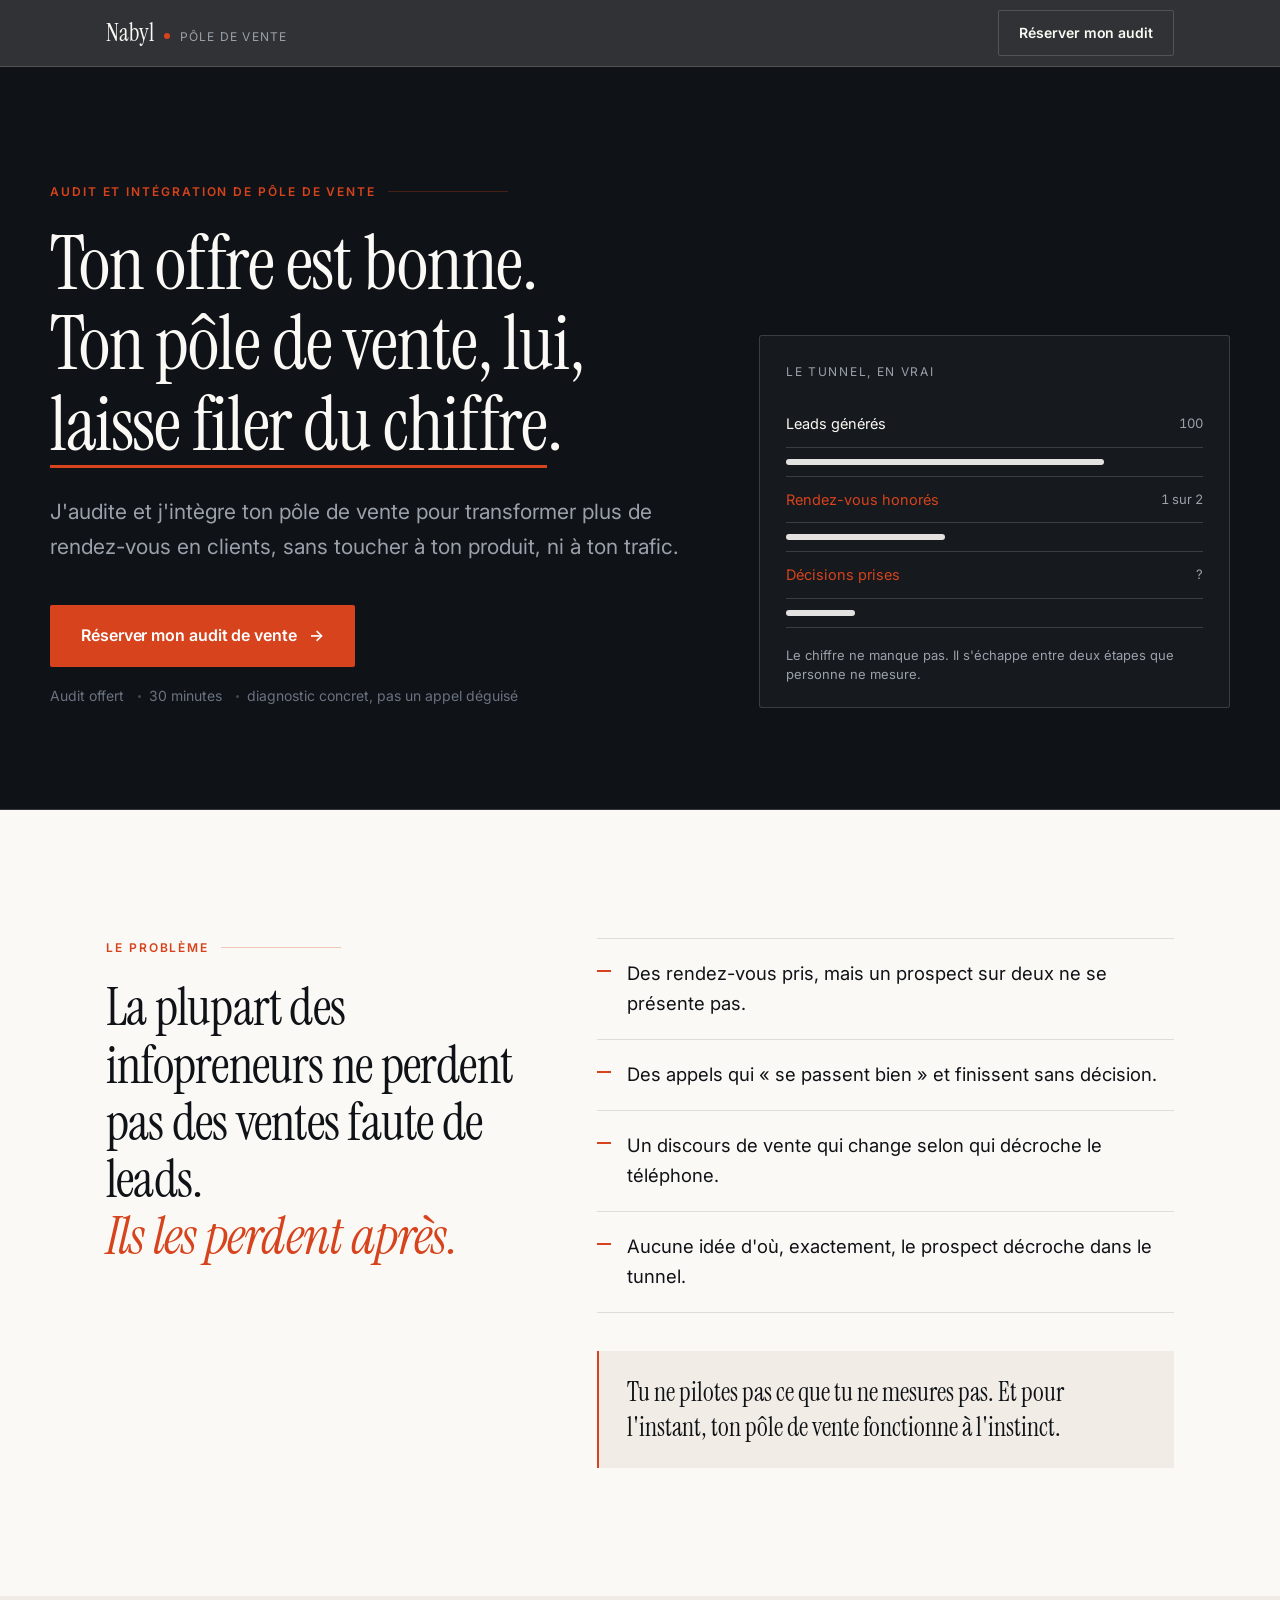
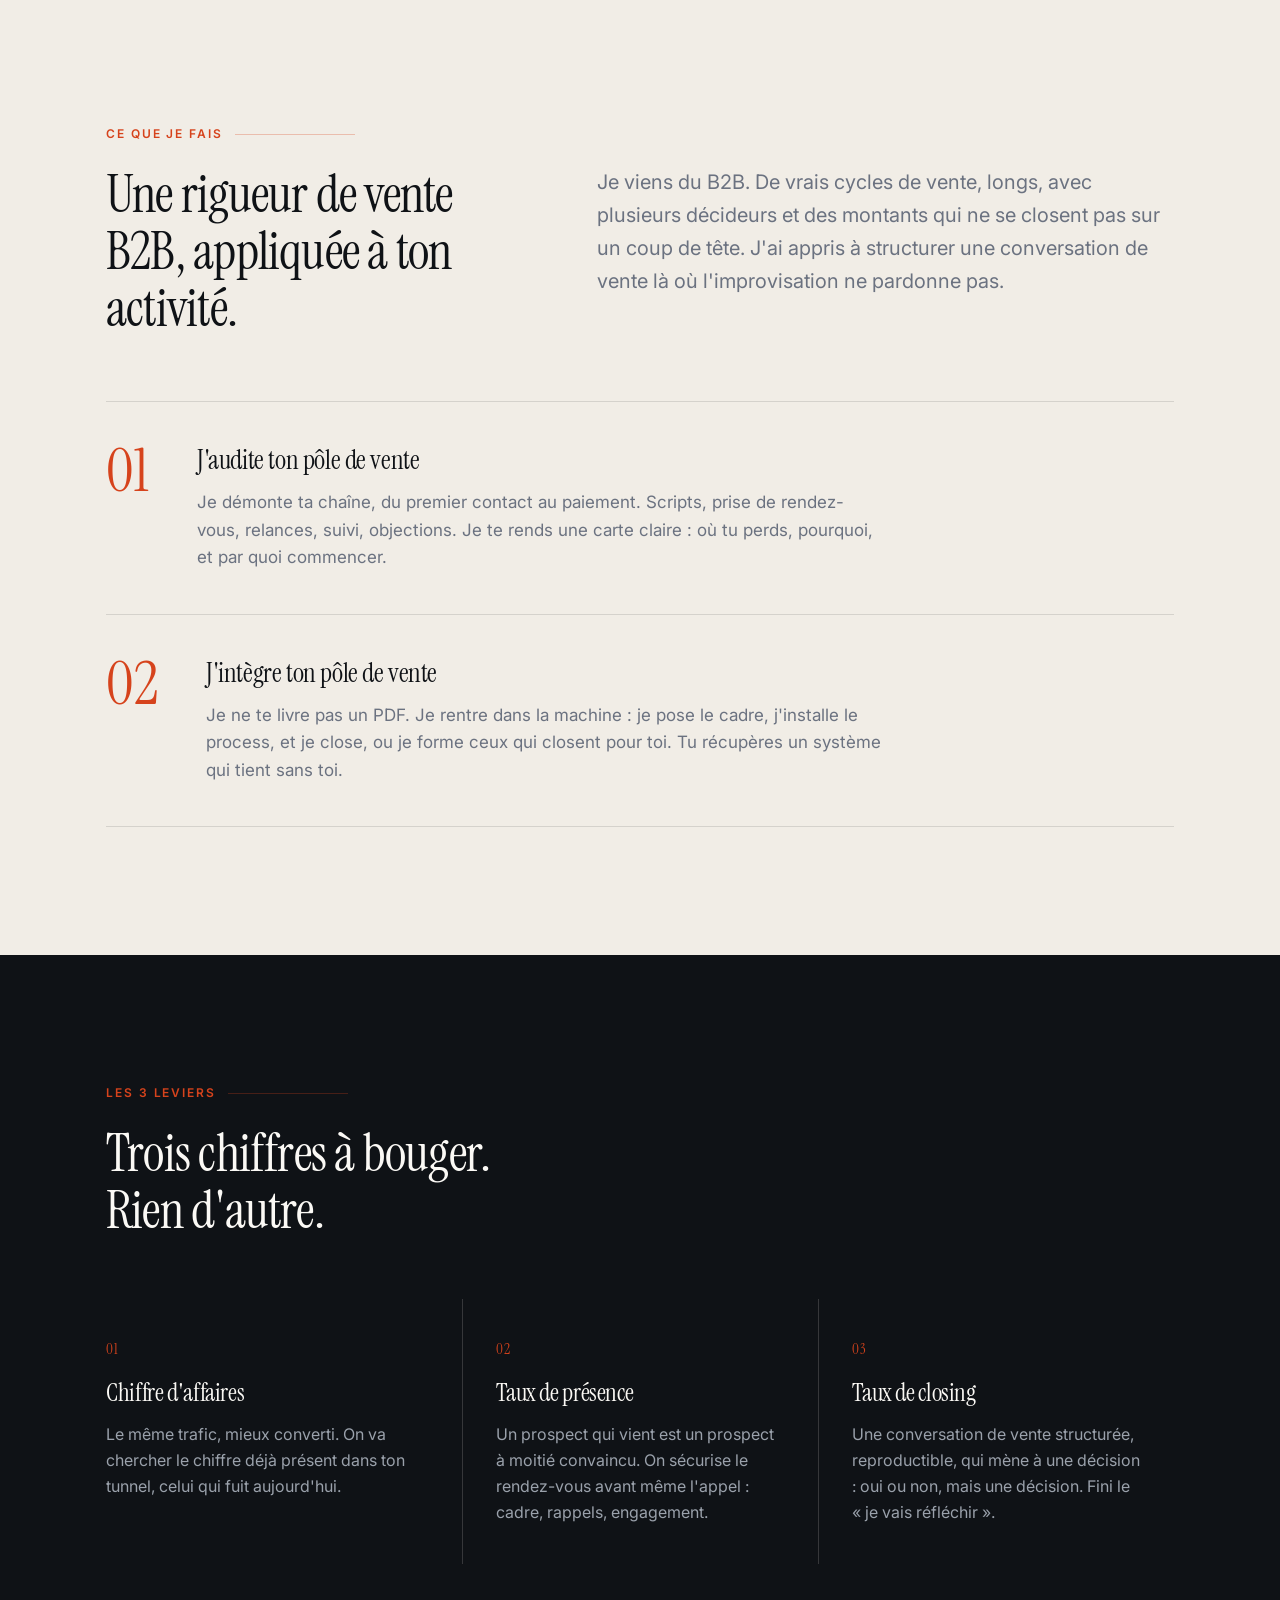
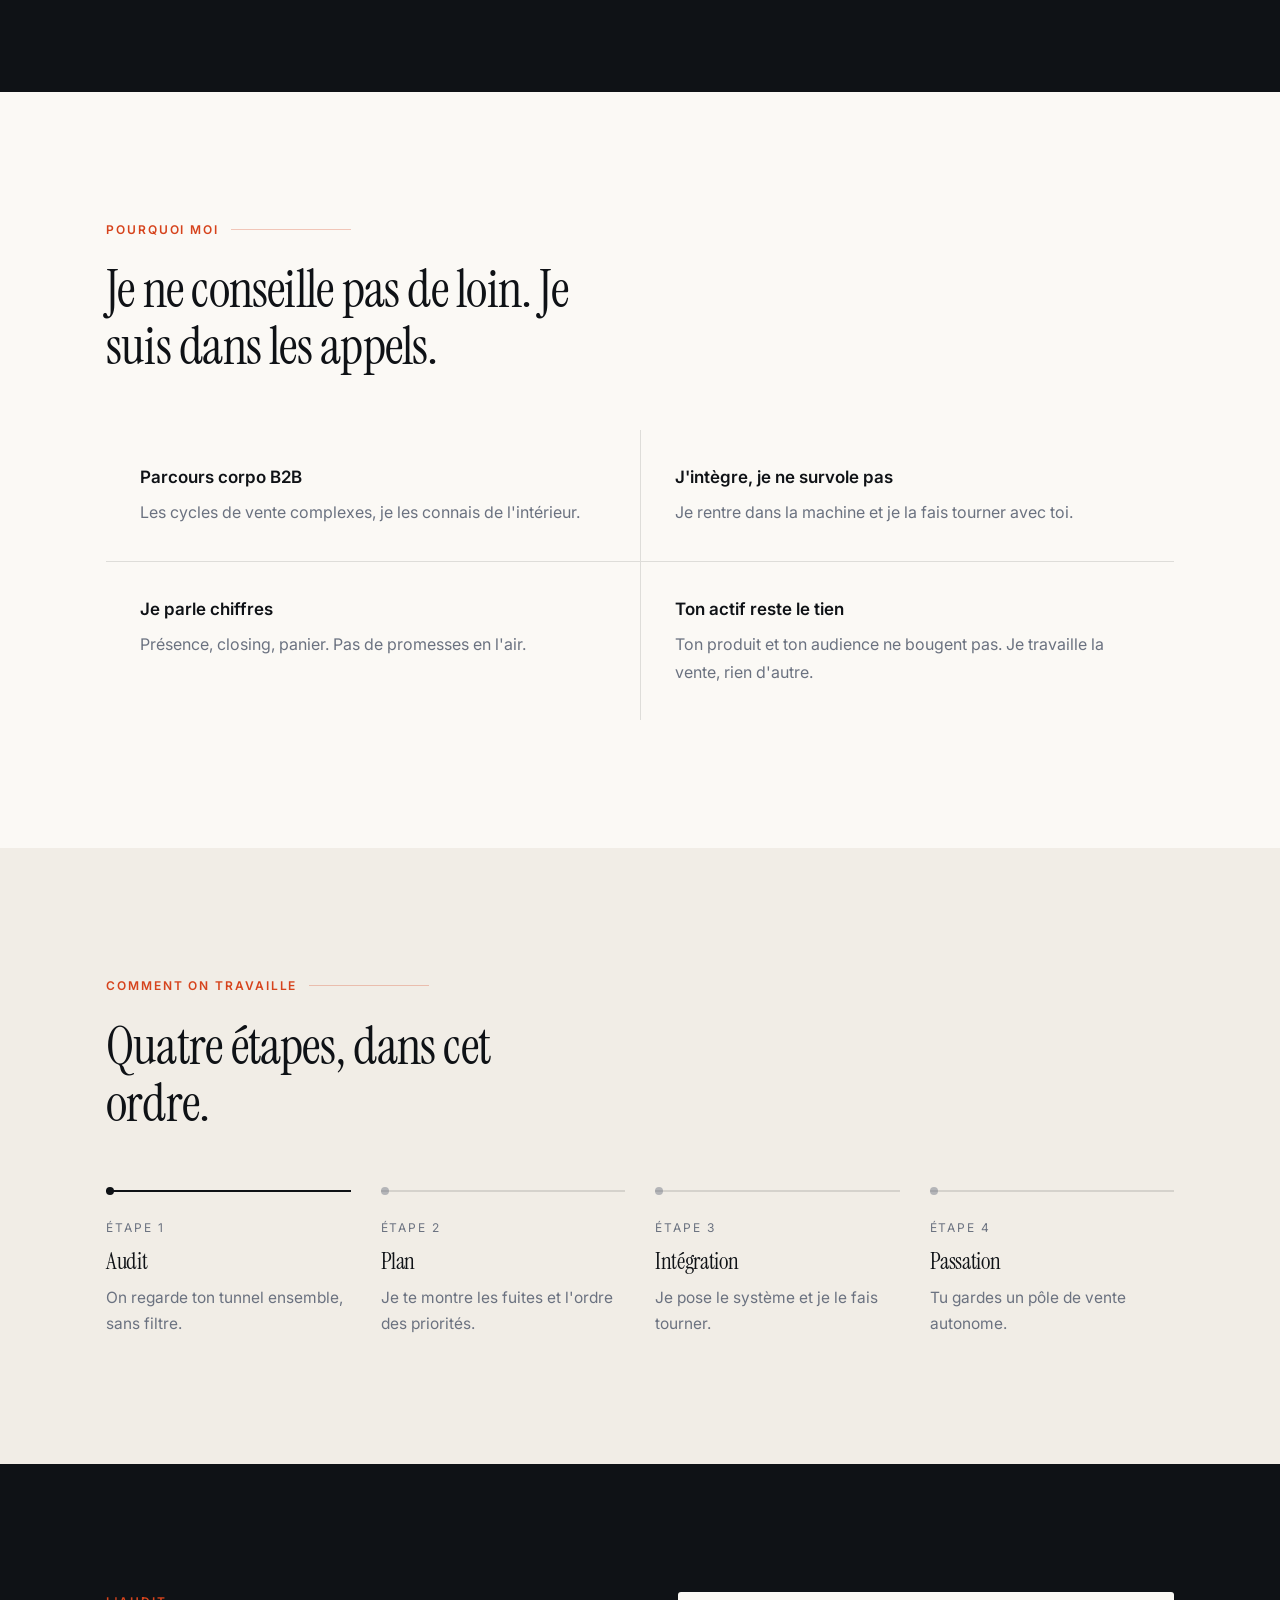
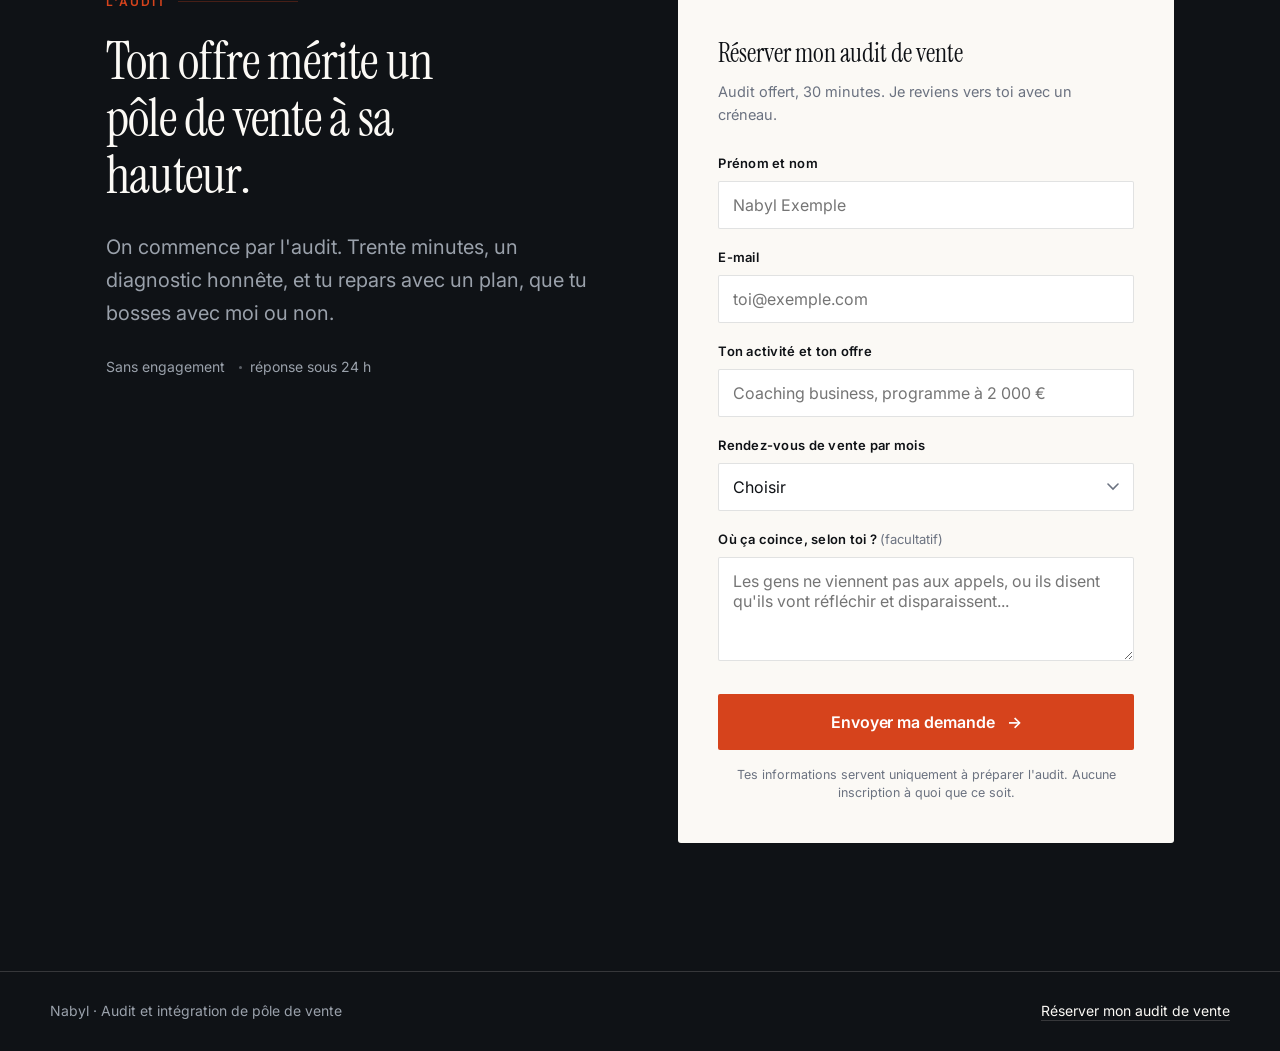
==== index.html @ b4cc6d9c "feat: page de vente Nabyl (audit et integration de pole de vente)" ====
<!DOCTYPE html>
<html lang="fr">
<head>
<meta charset="utf-8">
<meta name="viewport" content="width=device-width, initial-scale=1">
<title>Nabyl · Audit et intégration de pôle de vente</title>
<meta name="description" content="J'audite et j'intègre ton pôle de vente pour transformer plus de rendez-vous en clients, sans toucher à ton produit ni à ton trafic. Audit offert, 30 minutes.">
<meta name="theme-color" content="#0F1216">
<link rel="canonical" href="https://mouad-sellak.github.io/nabyl-pole-vente/">

<meta property="og:type" content="website">
<meta property="og:locale" content="fr_FR">
<meta property="og:title" content="Nabyl · Audit et intégration de pôle de vente">
<meta property="og:description" content="Ton offre est bonne. Ton pôle de vente, lui, laisse filer du chiffre.">
<meta name="twitter:card" content="summary_large_image">

<link rel="icon" href="data:image/svg+xml,<svg xmlns='http://www.w3.org/2000/svg' viewBox='0 0 32 32'><rect width='32' height='32' rx='7' fill='%230F1216'/><path d='M9 23V9h2.6l8.8 9.9V9H23v14h-2.6L11.6 13v10H9z' fill='%23FBF9F5'/><circle cx='25' cy='24' r='3' fill='%23D6431C'/></svg>">

<link rel="preconnect" href="https://fonts.googleapis.com">
<link rel="preconnect" href="https://fonts.gstatic.com" crossorigin>
<link href="https://fonts.googleapis.com/css2?family=Instrument+Serif:ital@0;1&family=Inter:wght@400;500;600&display=swap" rel="stylesheet">

<style>
/* ============================================================
   Identité : encre profonde + papier chaud + un seul accent signal.
   Display en serif éditorial (crédibilité conseil), texte en Inter.
   ============================================================ */
:root{
  --ink:#0F1216;
  --ink-soft:#1A1F26;
  --paper:#FBF9F5;
  --paper-dim:#F1EDE6;
  --muted:#6B7280;
  --muted-dark:#9AA1AB;
  --accent:#D6431C;
  --accent-dark:#B7360F;
  --line:rgba(15,18,22,.12);
  --line-dark:rgba(251,249,245,.16);

  --serif:"Instrument Serif", Georgia, "Times New Roman", serif;
  --sans:"Inter", -apple-system, BlinkMacSystemFont, "Segoe UI", Roboto, Helvetica, Arial, sans-serif;

  --shell:1180px;
  --gut:clamp(20px, 5vw, 56px);
}

*,*::before,*::after{box-sizing:border-box}
html{-webkit-text-size-adjust:100%;scroll-behavior:smooth}
@media (prefers-reduced-motion:reduce){html{scroll-behavior:auto}}

body{
  margin:0;
  background:var(--paper);
  color:var(--ink);
  font-family:var(--sans);
  font-size:17px;
  line-height:1.62;
  -webkit-font-smoothing:antialiased;
  text-rendering:optimizeLegibility;
}

img{max-width:100%;display:block}
p{margin:0 0 1.1em}
p:last-child{margin-bottom:0}

a{color:inherit}
:focus-visible{outline:2px solid var(--accent);outline-offset:3px;border-radius:2px}

.shell{max-width:var(--shell);margin:0 auto;padding-left:var(--gut);padding-right:var(--gut)}
.section{padding:clamp(72px,10vw,132px) 0}
.dark{background:var(--ink);color:var(--paper)}
.dark .kicker{color:var(--accent)}
.dark .lede{color:var(--muted-dark)}

/* ---------- typographie ---------- */
.kicker{
  font-size:12px;font-weight:600;letter-spacing:.16em;text-transform:uppercase;
  color:var(--accent);margin:0 0 22px;display:flex;align-items:center;gap:12px;
}
.kicker::after{content:"";flex:1;height:1px;background:currentColor;opacity:.28;max-width:120px}

h1,h2,h3{font-family:var(--serif);font-weight:400;letter-spacing:-.015em;line-height:1.06;margin:0}
h1{font-size:clamp(40px,6.4vw,76px)}
h2{font-size:clamp(31px,4.4vw,52px);line-height:1.1}
h3{font-size:clamp(21px,2.4vw,27px);line-height:1.22}

.lede{font-size:clamp(17px,1.9vw,20px);color:var(--muted);max-width:56ch;line-height:1.66}
.mark{color:var(--accent);font-style:italic}
.u{
  background-image:linear-gradient(var(--accent),var(--accent));
  background-repeat:no-repeat;background-position:0 92%;background-size:100% 3px;
  padding-bottom:2px;
}

/* ---------- boutons ---------- */
.btn{
  display:inline-flex;align-items:center;gap:12px;
  font-family:var(--sans);font-size:16px;font-weight:600;letter-spacing:-.005em;
  padding:17px 30px;border:1px solid transparent;border-radius:2px;
  text-decoration:none;cursor:pointer;
  transition:background-color .18s ease, color .18s ease, transform .18s ease, border-color .18s ease;
}
.btn--primary{background:var(--accent);color:#fff}
.btn--primary:hover{background:var(--accent-dark);transform:translateY(-1px)}
.btn--ghost{border-color:var(--line-dark);color:var(--paper);background:transparent}
.btn--ghost:hover{background:rgba(251,249,245,.07)}
.btn .arw{transition:transform .18s ease}
.btn:hover .arw{transform:translateX(4px)}
@media (prefers-reduced-motion:reduce){.btn,.btn .arw{transition:none}.btn:hover{transform:none}}

.assur{font-size:14px;color:var(--muted);margin-top:18px;display:flex;flex-wrap:wrap;gap:8px 14px;align-items:center}
.dark .assur{color:var(--muted-dark)}
.assur span{display:inline-flex;align-items:center;gap:8px}
.assur span+span::before{content:"";width:3px;height:3px;border-radius:50%;background:currentColor;opacity:.55}

/* ---------- barre de nav ---------- */
.nav{
  position:sticky;top:0;z-index:50;background:rgba(15,18,22,.86);
  backdrop-filter:saturate(160%) blur(10px);
  border-bottom:1px solid var(--line-dark);
}
.nav__in{display:flex;align-items:center;justify-content:space-between;gap:18px;height:66px}
.brand{display:flex;align-items:baseline;gap:10px;text-decoration:none;color:var(--paper)}
.brand__name{font-family:var(--serif);font-size:24px;letter-spacing:-.01em}
.brand__dot{width:6px;height:6px;border-radius:50%;background:var(--accent);transform:translateY(-2px)}
.brand__tag{font-size:12px;letter-spacing:.1em;text-transform:uppercase;color:var(--muted-dark)}
@media (max-width:720px){.brand__tag{display:none}}
.nav .btn{padding:11px 20px;font-size:14px}

/* ---------- hero ---------- */
.hero{background:var(--ink);color:var(--paper);position:relative;overflow:hidden}
.hero::after{
  content:"";position:absolute;inset:auto 0 0 0;height:1px;background:var(--line-dark);
}
.hero__in{padding:clamp(64px,9vw,116px) 0 clamp(60px,8vw,104px);position:relative;z-index:1}
.hero h1{max-width:16ch}
.hero .lede{margin:30px 0 40px;color:var(--muted-dark);font-size:clamp(17px,2vw,21px)}
.hero__grid{display:grid;grid-template-columns:1.15fr .85fr;gap:clamp(32px,6vw,72px);align-items:end}
@media (max-width:900px){.hero__grid{grid-template-columns:1fr;align-items:start}}

/* petit visuel : le tunnel qui fuit */
.funnel{border:1px solid var(--line-dark);padding:26px 26px 22px;border-radius:3px;background:rgba(251,249,245,.03)}
.funnel__t{font-size:12px;letter-spacing:.14em;text-transform:uppercase;color:var(--muted-dark);margin-bottom:20px}
.step{display:grid;grid-template-columns:1fr auto;align-items:center;gap:14px;padding:11px 0;border-bottom:1px solid var(--line-dark)}
.step:last-child{border-bottom:0}
.step__l{font-size:14.5px;color:var(--paper)}
.step__b{height:6px;border-radius:99px;background:var(--paper);opacity:.9;min-width:22px}
.step__v{font-size:13px;color:var(--muted-dark);font-variant-numeric:tabular-nums;min-width:42px;text-align:right}
.step--leak .step__b{background:var(--accent)}
.step--leak .step__l{color:var(--accent)}
.funnel__n{margin-top:18px;font-size:13px;color:var(--muted-dark);line-height:1.5}

/* ---------- problème ---------- */
.split{display:grid;grid-template-columns:.85fr 1.15fr;gap:clamp(28px,5vw,72px)}
@media (max-width:900px){.split{grid-template-columns:1fr;gap:34px}}

.leaks{list-style:none;margin:0;padding:0;border-top:1px solid var(--line)}
.leaks li{
  padding:20px 0 20px 30px;border-bottom:1px solid var(--line);position:relative;
  font-size:clamp(16px,1.8vw,18.5px);
}
.leaks li::before{
  content:"";position:absolute;left:0;top:31px;width:14px;height:2px;background:var(--accent);
}
.pull{
  margin-top:38px;padding:24px 28px;border-left:2px solid var(--accent);background:var(--paper-dim);
  font-family:var(--serif);font-size:clamp(20px,2.5vw,26px);line-height:1.34;
}

/* ---------- ce que je fais ---------- */
.temps{margin-top:clamp(40px,6vw,64px);display:grid;gap:0}
.temp{
  display:grid;grid-template-columns:auto 1fr;gap:clamp(20px,4vw,48px);
  padding:clamp(28px,4vw,42px) 0;border-top:1px solid var(--line);
}
.temp:last-child{border-bottom:1px solid var(--line)}
.temp__n{font-family:var(--serif);font-size:clamp(38px,5vw,60px);line-height:.9;color:var(--accent)}
.temp h3{margin-bottom:12px}
.temp p{color:var(--muted);max-width:62ch}

/* ---------- leviers ---------- */
.levers{display:grid;grid-template-columns:repeat(3,1fr);gap:0;margin-top:clamp(38px,6vw,60px)}
@media (max-width:860px){.levers{grid-template-columns:1fr}}
.lever{padding:clamp(28px,3vw,38px) clamp(24px,2.6vw,36px);border-left:1px solid var(--line-dark)}
.lever:first-child{border-left:0;padding-left:0}
@media (max-width:860px){
  .lever{border-left:0;border-top:1px solid var(--line-dark);padding-left:0;padding-right:0}
  .lever:first-child{border-top:0;padding-top:0}
}
.lever__n{font-family:var(--serif);font-size:15px;color:var(--accent);letter-spacing:.08em;margin-bottom:16px}
.lever h3{color:var(--paper);margin-bottom:14px;font-size:clamp(20px,2.2vw,25px)}
.lever p{color:var(--muted-dark);font-size:16px;margin:0}

/* ---------- pourquoi moi ---------- */
.args{list-style:none;margin:clamp(36px,5vw,54px) 0 0;padding:0;display:grid;grid-template-columns:1fr 1fr;gap:1px;background:var(--line)}
@media (max-width:820px){.args{grid-template-columns:1fr}}
.args li{background:var(--paper);padding:clamp(24px,3vw,34px)}
.args b{display:block;font-weight:600;font-size:17px;margin-bottom:8px}
.args span{color:var(--muted);font-size:16px}

/* ---------- process ---------- */
.flow{display:grid;grid-template-columns:repeat(4,1fr);gap:clamp(18px,2.4vw,30px);margin-top:clamp(38px,5vw,58px)}
@media (max-width:880px){.flow{grid-template-columns:1fr 1fr}}
@media (max-width:520px){.flow{grid-template-columns:1fr}}
.node{padding-top:26px;border-top:2px solid var(--ink);position:relative}
.node:nth-child(n+2){border-top-color:var(--line)}
.node::before{
  content:"";position:absolute;top:-5px;left:0;width:8px;height:8px;border-radius:50%;
  background:var(--ink);
}
.node:nth-child(n+2)::before{background:var(--muted);opacity:.45}
.node__n{font-size:12px;letter-spacing:.16em;text-transform:uppercase;color:var(--muted);margin-bottom:10px}
.node h3{font-size:clamp(19px,2vw,23px);margin-bottom:10px}
.node p{color:var(--muted);font-size:15.5px;margin:0}

/* ---------- CTA + formulaire ---------- */
.cta__grid{display:grid;grid-template-columns:1fr 1fr;gap:clamp(36px,6vw,80px);align-items:start}
@media (max-width:940px){.cta__grid{grid-template-columns:1fr}}
.cta h2{max-width:14ch}
.cta .lede{margin-top:26px}

.form{background:var(--paper);color:var(--ink);padding:clamp(26px,3.4vw,40px);border-radius:3px}
.form__t{font-family:var(--serif);font-size:26px;margin:0 0 6px}
.form__s{font-size:14.5px;color:var(--muted);margin:0 0 26px}
.field{margin-bottom:18px}
.field label{display:block;font-size:13px;font-weight:600;letter-spacing:.02em;margin-bottom:7px}
.field .opt{font-weight:400;color:var(--muted);letter-spacing:0}
.field input,.field select,.field textarea{
  width:100%;font-family:inherit;font-size:16px;color:var(--ink);
  padding:13px 14px;background:#fff;border:1px solid var(--line);border-radius:2px;
  transition:border-color .15s ease, box-shadow .15s ease;
}
.field textarea{resize:vertical;min-height:104px}
.field select{appearance:none;background-image:url("data:image/svg+xml,%3Csvg xmlns='http://www.w3.org/2000/svg' width='12' height='8' viewBox='0 0 12 8'%3E%3Cpath d='M1 1l5 5 5-5' stroke='%236B7280' stroke-width='1.6' fill='none' stroke-linecap='round'/%3E%3C/svg%3E");background-repeat:no-repeat;background-position:right 14px center;padding-right:38px}
.field input:focus,.field select:focus,.field textarea:focus{
  outline:none;border-color:var(--accent);box-shadow:0 0 0 3px rgba(214,67,28,.14);
}
.form .btn{width:100%;justify-content:center;margin-top:6px}
.form__note{font-size:12.5px;color:var(--muted);margin:16px 0 0;line-height:1.5;text-align:center}
.form__msg{margin-top:16px;font-size:14.5px;padding:13px 15px;border-radius:2px;display:none}
.form__msg.ok{display:block;background:#EAF3EC;color:#1E5B31;border:1px solid #C3DFCB}
.form__msg.ko{display:block;background:#FBEBE7;color:#8F2B0F;border:1px solid #F0CDC3}
.hp{position:absolute;left:-9999px;width:1px;height:1px;overflow:hidden}

/* ---------- pied de page ---------- */
.foot{border-top:1px solid var(--line-dark);background:var(--ink);color:var(--muted-dark);font-size:14px}
.foot__in{display:flex;flex-wrap:wrap;gap:14px 24px;justify-content:space-between;align-items:center;padding:28px 0}
.foot a{color:var(--paper);text-decoration:none;border-bottom:1px solid var(--line-dark);padding-bottom:1px}
.foot a:hover{border-bottom-color:var(--accent)}

/* ---------- apparition douce ---------- */
.rise{opacity:0;transform:translateY(14px);transition:opacity .6s ease, transform .6s ease}
.rise.in{opacity:1;transform:none}
@media (prefers-reduced-motion:reduce){.rise{opacity:1;transform:none;transition:none}}
</style>
</head>
<body>

<header class="nav">
  <div class="shell nav__in">
    <a class="brand" href="#top">
      <span class="brand__name">Nabyl</span>
      <span class="brand__dot" aria-hidden="true"></span>
      <span class="brand__tag">Pôle de vente</span>
    </a>
    <a class="btn btn--ghost" href="#audit">Réserver mon audit</a>
  </div>
</header>

<main id="top">

  <!-- ============ HERO ============ -->
  <section class="hero">
    <div class="shell hero__in">
      <div class="hero__grid">
        <div>
          <p class="kicker">Audit et intégration de pôle de vente</p>
          <h1>Ton offre est bonne.<br>Ton pôle de vente, lui, <span class="u">laisse filer du chiffre</span>.</h1>
          <p class="lede">J'audite et j'intègre ton pôle de vente pour transformer plus de rendez-vous en clients, sans toucher à ton produit, ni à ton trafic.</p>
          <a class="btn btn--primary" href="#audit">Réserver mon audit de vente <span class="arw" aria-hidden="true">→</span></a>
          <p class="assur">
            <span>Audit offert</span>
            <span>30 minutes</span>
            <span>diagnostic concret, pas un appel déguisé</span>
          </p>
        </div>

        <div class="funnel" aria-label="Illustration : où le chiffre fuit dans le tunnel de vente">
          <p class="funnel__t">Le tunnel, en vrai</p>
          <div class="step">
            <span class="step__l">Leads générés</span>
            <span class="step__v">100</span>
          </div>
          <div class="step"><span class="step__b" style="width:88%"></span><span class="step__v" aria-hidden="true"></span></div>
          <div class="step step--leak">
            <span class="step__l">Rendez-vous honorés</span>
            <span class="step__v">1 sur 2</span>
          </div>
          <div class="step"><span class="step__b" style="width:44%"></span><span class="step__v" aria-hidden="true"></span></div>
          <div class="step step--leak">
            <span class="step__l">Décisions prises</span>
            <span class="step__v">?</span>
          </div>
          <div class="step"><span class="step__b" style="width:19%"></span><span class="step__v" aria-hidden="true"></span></div>
          <p class="funnel__n">Le chiffre ne manque pas. Il s'échappe entre deux étapes que personne ne mesure.</p>
        </div>
      </div>
    </div>
  </section>

  <!-- ============ LE PROBLÈME ============ -->
  <section class="section" id="probleme">
    <div class="shell split rise">
      <div>
        <p class="kicker">Le problème</p>
        <h2>La plupart des infopreneurs ne perdent pas des ventes faute de leads.<br><span class="mark">Ils les perdent après.</span></h2>
      </div>
      <div>
        <ul class="leaks">
          <li>Des rendez-vous pris, mais un prospect sur deux ne se présente pas.</li>
          <li>Des appels qui « se passent bien » et finissent sans décision.</li>
          <li>Un discours de vente qui change selon qui décroche le téléphone.</li>
          <li>Aucune idée d'où, exactement, le prospect décroche dans le tunnel.</li>
        </ul>
        <p class="pull">Tu ne pilotes pas ce que tu ne mesures pas. Et pour l'instant, ton pôle de vente fonctionne à l'instinct.</p>
      </div>
    </div>
  </section>

  <!-- ============ CE QUE JE FAIS ============ -->
  <section class="section" id="methode" style="background:var(--paper-dim)">
    <div class="shell rise">
      <p class="kicker">Ce que je fais</p>
      <div class="split">
        <h2>Une rigueur de vente B2B, appliquée à ton activité.</h2>
        <div>
          <p class="lede">Je viens du B2B. De vrais cycles de vente, longs, avec plusieurs décideurs et des montants qui ne se closent pas sur un coup de tête. J'ai appris à structurer une conversation de vente là où l'improvisation ne pardonne pas.</p>
        </div>
      </div>

      <div class="temps">
        <article class="temp">
          <div class="temp__n">01</div>
          <div>
            <h3>J'audite ton pôle de vente</h3>
            <p>Je démonte ta chaîne, du premier contact au paiement. Scripts, prise de rendez-vous, relances, suivi, objections. Je te rends une carte claire : où tu perds, pourquoi, et par quoi commencer.</p>
          </div>
        </article>
        <article class="temp">
          <div class="temp__n">02</div>
          <div>
            <h3>J'intègre ton pôle de vente</h3>
            <p>Je ne te livre pas un PDF. Je rentre dans la machine : je pose le cadre, j'installe le process, et je close, ou je forme ceux qui closent pour toi. Tu récupères un système qui tient sans toi.</p>
          </div>
        </article>
      </div>
    </div>
  </section>

  <!-- ============ LES 3 LEVIERS ============ -->
  <section class="section dark" id="leviers">
    <div class="shell rise">
      <p class="kicker">Les 3 leviers</p>
      <h2 style="max-width:18ch">Trois chiffres à bouger. Rien d'autre.</h2>
      <div class="levers">
        <article class="lever">
          <div class="lever__n">01</div>
          <h3>Chiffre d'affaires</h3>
          <p>Le même trafic, mieux converti. On va chercher le chiffre déjà présent dans ton tunnel, celui qui fuit aujourd'hui.</p>
        </article>
        <article class="lever">
          <div class="lever__n">02</div>
          <h3>Taux de présence</h3>
          <p>Un prospect qui vient est un prospect à moitié convaincu. On sécurise le rendez-vous avant même l'appel : cadre, rappels, engagement.</p>
        </article>
        <article class="lever">
          <div class="lever__n">03</div>
          <h3>Taux de closing</h3>
          <p>Une conversation de vente structurée, reproductible, qui mène à une décision : oui ou non, mais une décision. Fini le « je vais réfléchir ».</p>
        </article>
      </div>
    </div>
  </section>

  <!-- ============ POURQUOI MOI ============ -->
  <section class="section" id="pourquoi">
    <div class="shell rise">
      <p class="kicker">Pourquoi moi</p>
      <h2 style="max-width:20ch">Je ne conseille pas de loin. Je suis dans les appels.</h2>
      <ul class="args">
        <li><b>Parcours corpo B2B</b><span>Les cycles de vente complexes, je les connais de l'intérieur.</span></li>
        <li><b>J'intègre, je ne survole pas</b><span>Je rentre dans la machine et je la fais tourner avec toi.</span></li>
        <li><b>Je parle chiffres</b><span>Présence, closing, panier. Pas de promesses en l'air.</span></li>
        <li><b>Ton actif reste le tien</b><span>Ton produit et ton audience ne bougent pas. Je travaille la vente, rien d'autre.</span></li>
      </ul>
    </div>
  </section>

  <!-- ============ COMMENT ON TRAVAILLE ============ -->
  <section class="section" id="process" style="background:var(--paper-dim)">
    <div class="shell rise">
      <p class="kicker">Comment on travaille</p>
      <h2 style="max-width:18ch">Quatre étapes, dans cet ordre.</h2>
      <div class="flow">
        <article class="node">
          <div class="node__n">Étape 1</div>
          <h3>Audit</h3>
          <p>On regarde ton tunnel ensemble, sans filtre.</p>
        </article>
        <article class="node">
          <div class="node__n">Étape 2</div>
          <h3>Plan</h3>
          <p>Je te montre les fuites et l'ordre des priorités.</p>
        </article>
        <article class="node">
          <div class="node__n">Étape 3</div>
          <h3>Intégration</h3>
          <p>Je pose le système et je le fais tourner.</p>
        </article>
        <article class="node">
          <div class="node__n">Étape 4</div>
          <h3>Passation</h3>
          <p>Tu gardes un pôle de vente autonome.</p>
        </article>
      </div>
    </div>
  </section>

  <!-- ============ CTA FINAL ============ -->
  <section class="section dark cta" id="audit">
    <div class="shell cta__grid rise">
      <div>
        <p class="kicker">L'audit</p>
        <h2>Ton offre mérite un pôle de vente à sa hauteur.</h2>
        <p class="lede">On commence par l'audit. Trente minutes, un diagnostic honnête, et tu repars avec un plan, que tu bosses avec moi ou non.</p>
        <p class="assur" style="margin-top:26px">
          <span>Sans engagement</span>
          <span>réponse sous 24 h</span>
        </p>
      </div>

      <form class="form" id="auditForm" novalidate>
        <p class="form__t">Réserver mon audit de vente</p>
        <p class="form__s">Audit offert, 30 minutes. Je reviens vers toi avec un créneau.</p>

        <div class="field">
          <label for="f-nom">Prénom et nom</label>
          <input id="f-nom" name="nom" type="text" autocomplete="name" required placeholder="Nabyl Exemple">
        </div>

        <div class="field">
          <label for="f-mail">E-mail</label>
          <input id="f-mail" name="email" type="email" autocomplete="email" required placeholder="toi@exemple.com">
        </div>

        <div class="field">
          <label for="f-offre">Ton activité et ton offre</label>
          <input id="f-offre" name="activite" type="text" required placeholder="Coaching business, programme à 2 000 €">
        </div>

        <div class="field">
          <label for="f-rdv">Rendez-vous de vente par mois</label>
          <select id="f-rdv" name="rendez_vous_par_mois" required>
            <option value="">Choisir</option>
            <option>Moins de 10</option>
            <option>10 à 30</option>
            <option>30 à 60</option>
            <option>Plus de 60</option>
            <option>Je ne les compte pas</option>
          </select>
        </div>

        <div class="field">
          <label for="f-msg">Où ça coince, selon toi ? <span class="opt">(facultatif)</span></label>
          <textarea id="f-msg" name="message" placeholder="Les gens ne viennent pas aux appels, ou ils disent qu'ils vont réfléchir et disparaissent..."></textarea>
        </div>

        <div class="hp" aria-hidden="true">
          <label for="f-site">Ne pas remplir</label>
          <input id="f-site" name="_gotcha" type="text" tabindex="-1" autocomplete="off">
        </div>

        <button class="btn btn--primary" type="submit" id="auditSubmit">
          Envoyer ma demande <span class="arw" aria-hidden="true">→</span>
        </button>

        <p class="form__note">Tes informations servent uniquement à préparer l'audit. Aucune inscription à quoi que ce soit.</p>
        <p class="form__msg" id="formMsg" role="status" aria-live="polite"></p>
      </form>
    </div>
  </section>

</main>

<footer class="foot">
  <div class="shell foot__in">
    <span>Nabyl · Audit et intégration de pôle de vente</span>
    <span><a href="#audit">Réserver mon audit de vente</a></span>
  </div>
</footer>

<script>
/* ============================================================
   1. Configuration du formulaire.
      Deux modes, dans cet ordre :
      - ENDPOINT rempli  : envoi silencieux en arrière-plan (Formspree,
        Basin, Getform... tout service qui accepte un POST JSON).
      - ENDPOINT vide    : repli sur le client mail du visiteur,
        avec un message déjà rédigé. Ça marche sans aucun compte.
      Voir README.md pour brancher Formspree en une ligne.
   ============================================================ */
const CONFIG = {
  ENDPOINT: "",                       // ex : "https://formspree.io/f/xxxxxxxx"
  EMAIL: "contact@exemple.com"        // adresse de repli, à remplacer
};

const form = document.getElementById("auditForm");
const msg  = document.getElementById("formMsg");
const btn  = document.getElementById("auditSubmit");

function say(text, ok){
  msg.textContent = text;
  msg.className = "form__msg " + (ok ? "ok" : "ko");
}

form.addEventListener("submit", async function(e){
  e.preventDefault();

  if (form._gotcha.value) return;              // piège à robots

  if (!form.checkValidity()){
    form.reportValidity();
    say("Il manque une information juste au-dessus.", false);
    return;
  }

  const data = Object.fromEntries(new FormData(form).entries());
  delete data._gotcha;

  const corps =
    "Nom : " + data.nom + "\n" +
    "E-mail : " + data.email + "\n" +
    "Activité : " + data.activite + "\n" +
    "Rendez-vous par mois : " + data.rendez_vous_par_mois + "\n\n" +
    "Où ça coince :\n" + (data.message || "(non précisé)");

  if (!CONFIG.ENDPOINT){
    window.location.href = "mailto:" + CONFIG.EMAIL
      + "?subject=" + encodeURIComponent("Demande d'audit de vente - " + data.nom)
      + "&body=" + encodeURIComponent(corps);
    say("Ta messagerie s'ouvre avec le message prêt. Il ne reste qu'à envoyer.", true);
    return;
  }

  btn.disabled = true;
  const label = btn.innerHTML;
  btn.textContent = "Envoi en cours...";

  try{
    const r = await fetch(CONFIG.ENDPOINT, {
      method: "POST",
      headers: { "Content-Type": "application/json", "Accept": "application/json" },
      body: JSON.stringify(data)
    });
    if (!r.ok) throw new Error(r.status);
    form.reset();
    say("C'est envoyé. Je reviens vers toi sous 24 h avec un créneau.", true);
  }catch(err){
    say("L'envoi a échoué. Écris-moi directement à " + CONFIG.EMAIL + ".", false);
  }finally{
    btn.disabled = false;
    btn.innerHTML = label;
  }
});

/* ============================================================
   2. Apparition douce des sections (désactivée si l'utilisateur
      a demandé moins d'animations).
   ============================================================ */
const doux = window.matchMedia("(prefers-reduced-motion: reduce)").matches;
const cibles = document.querySelectorAll(".rise");

if (doux || !("IntersectionObserver" in window)){
  cibles.forEach(function(el){ el.classList.add("in"); });
} else {
  const obs = new IntersectionObserver(function(entries){
    entries.forEach(function(en){
      if (en.isIntersecting){ en.target.classList.add("in"); obs.unobserve(en.target); }
    });
  }, { rootMargin: "0px 0px -12% 0px", threshold: 0.08 });
  cibles.forEach(function(el){ obs.observe(el); });
}
</script>

</body>
</html>
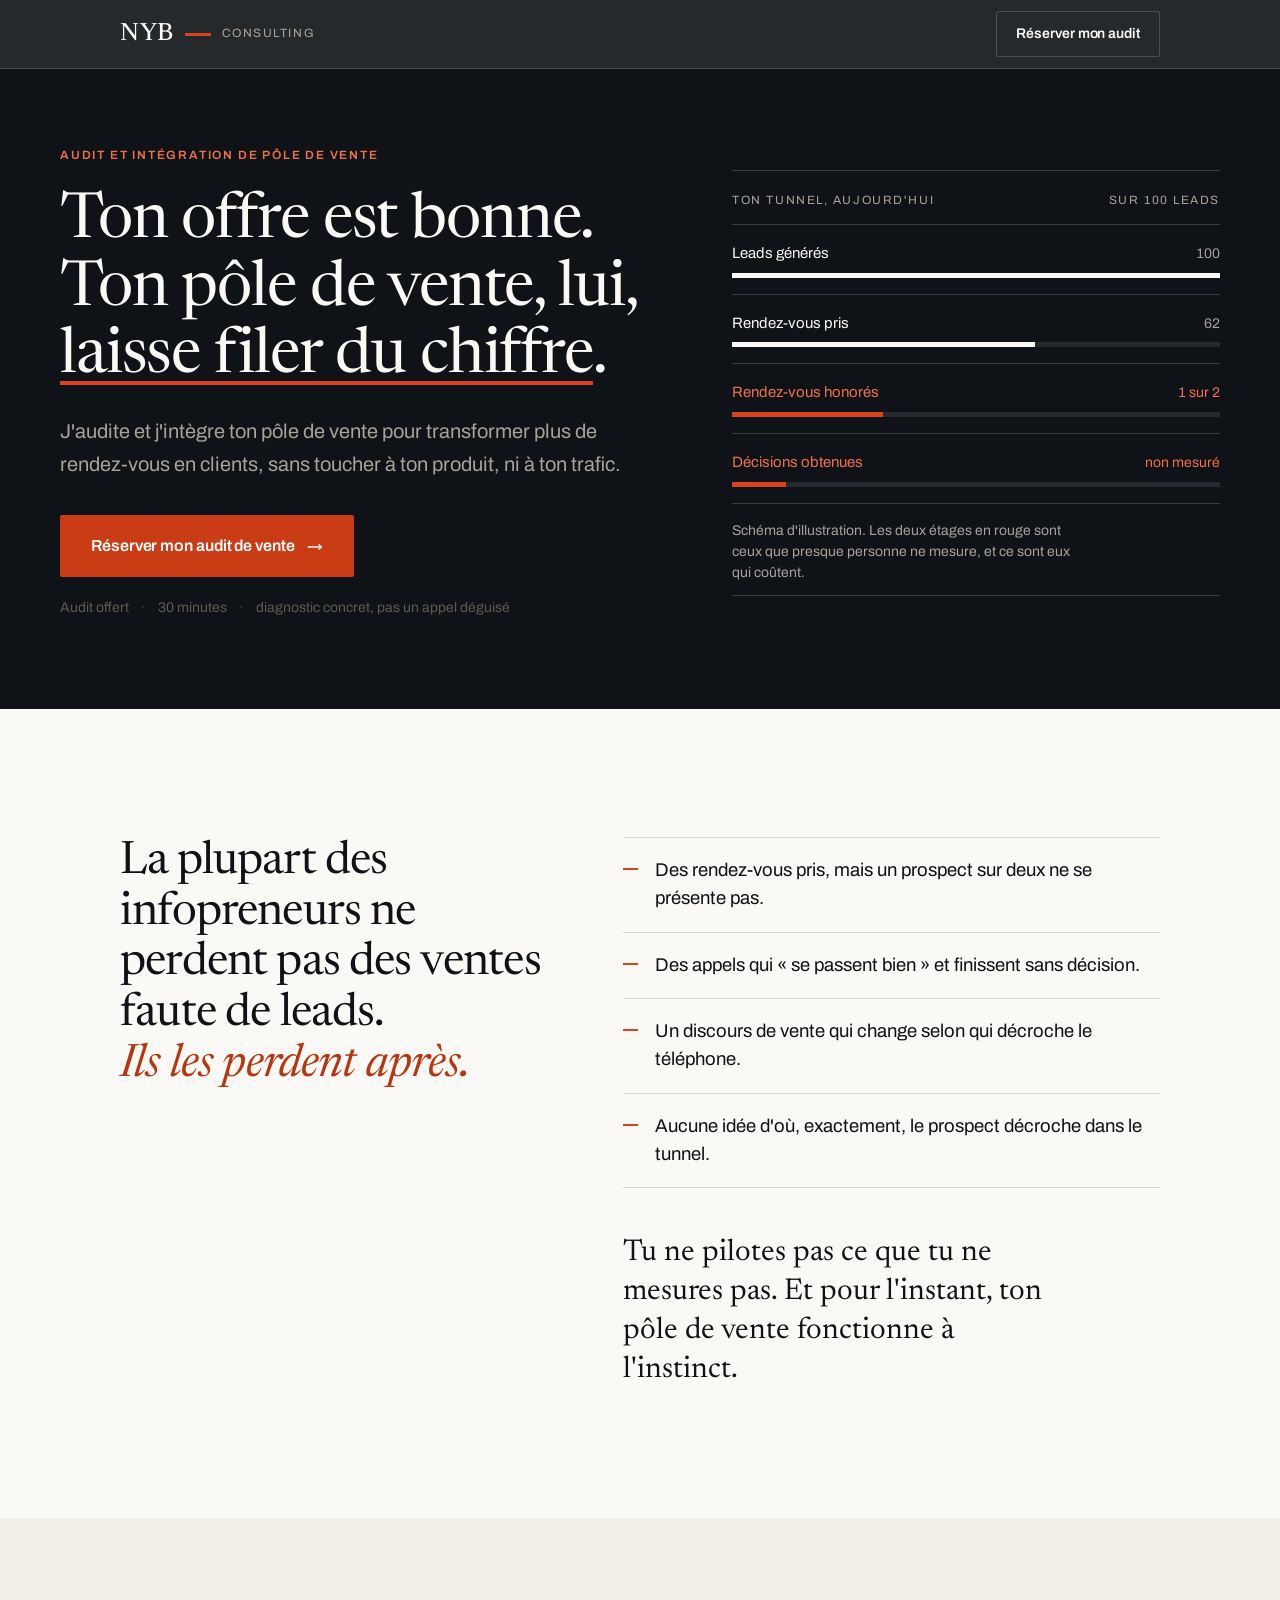
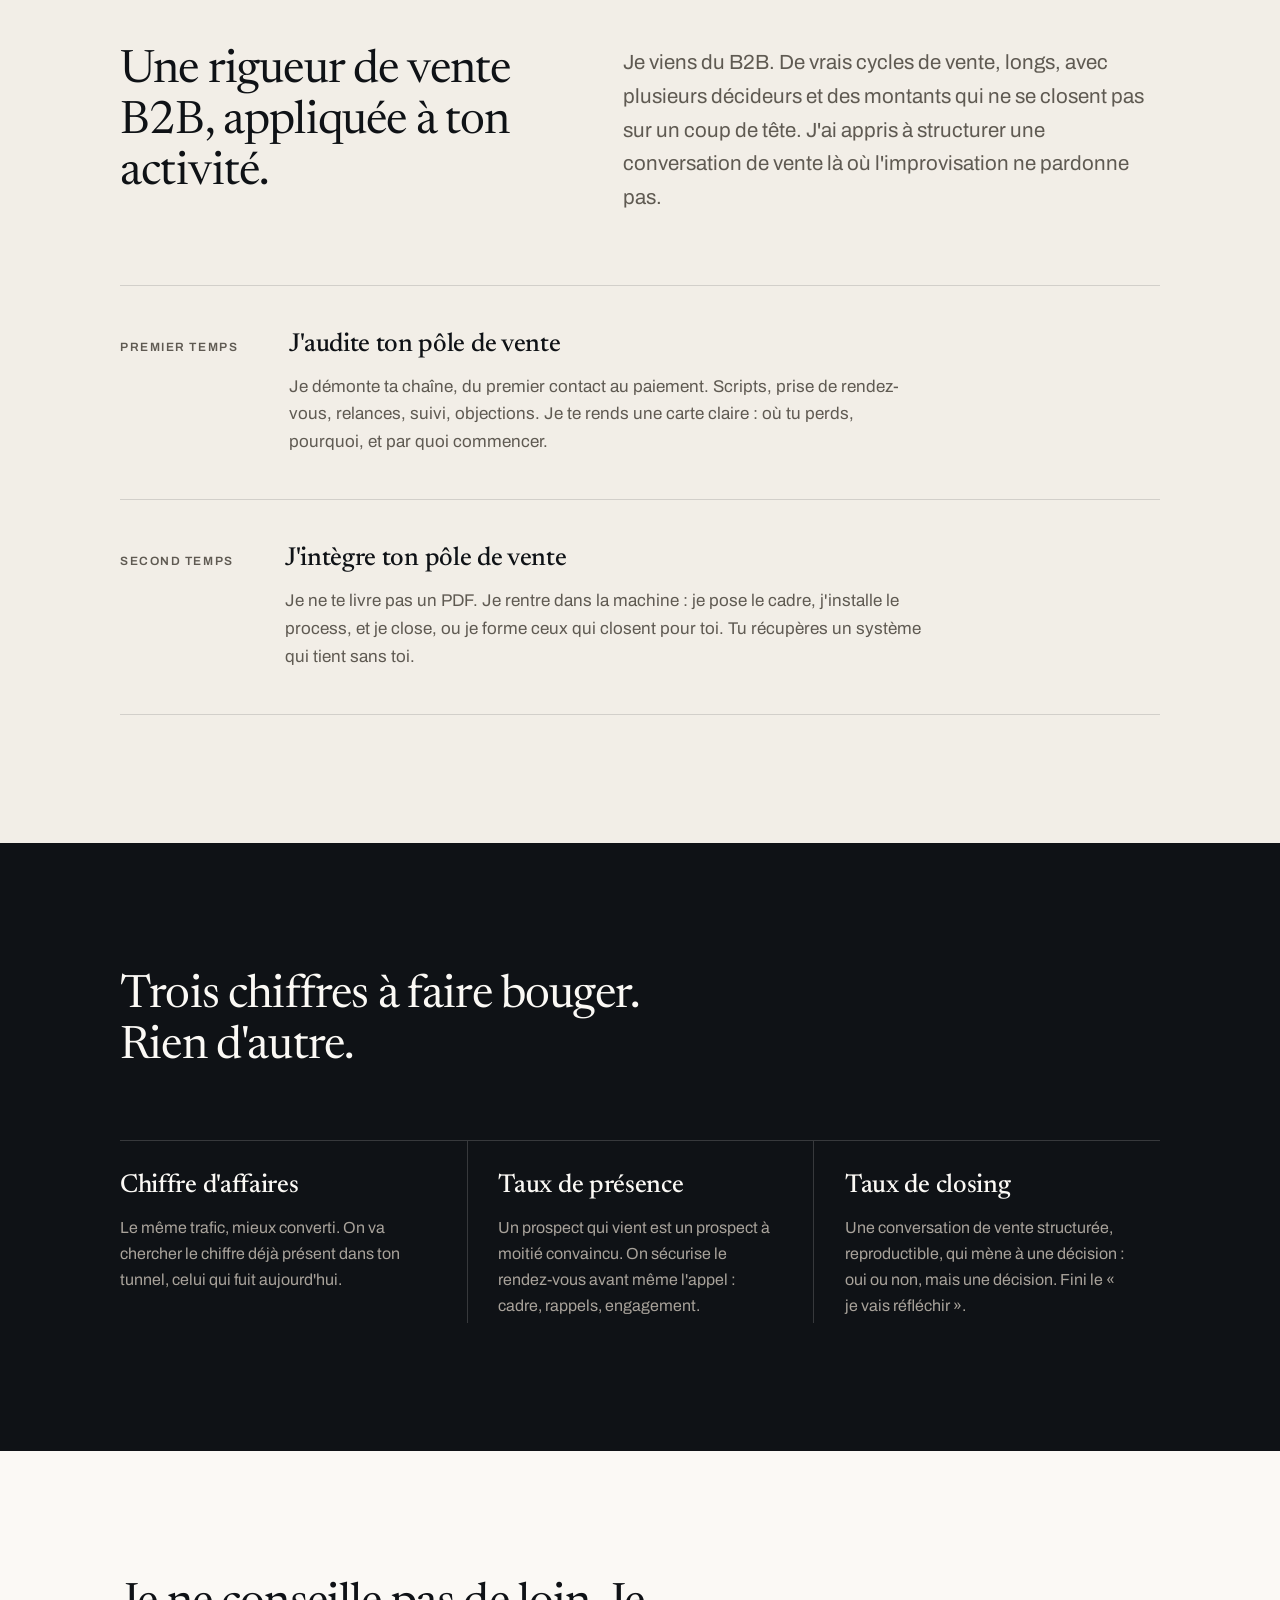
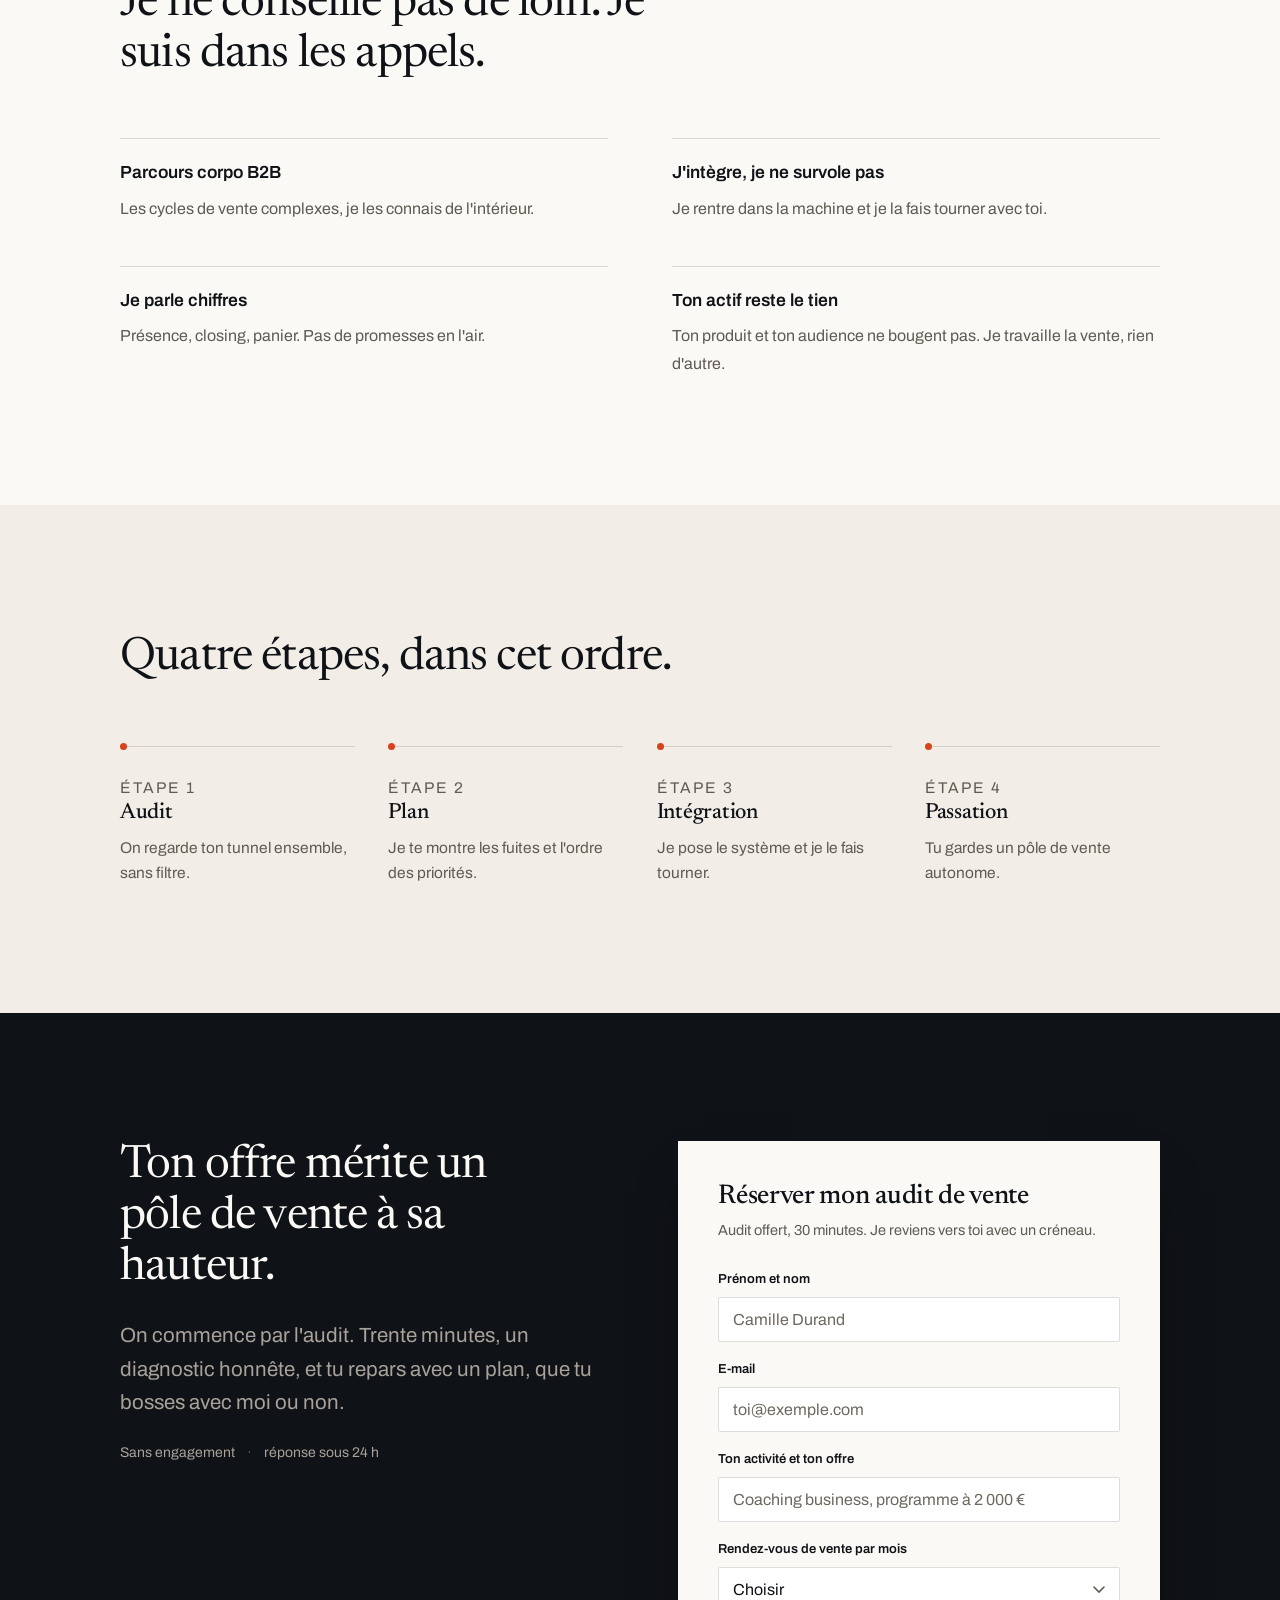
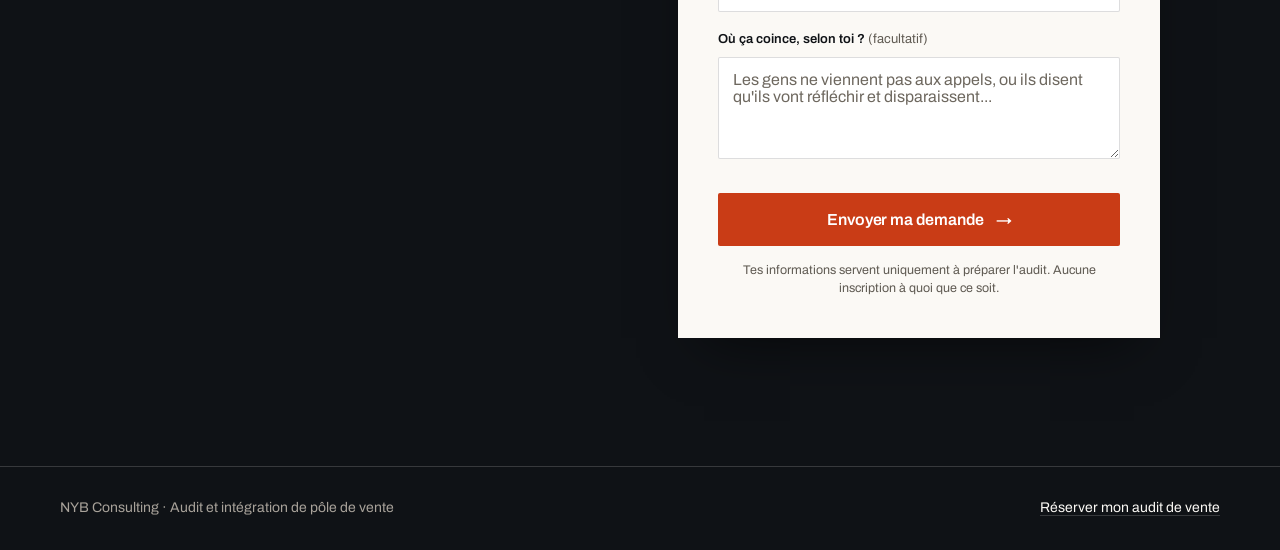
==== commit 62a2debf: "feat: NYB Consulting, refonte du style (monde rapport d'audit)" ====
--- a/index.html
+++ b/index.html
@@ -3,45 +3,56 @@
 <head>
 <meta charset="utf-8">
 <meta name="viewport" content="width=device-width, initial-scale=1">
-<title>Nabyl · Audit et intégration de pôle de vente</title>
+<title>NYB Consulting · Audit et intégration de pôle de vente</title>
 <meta name="description" content="J'audite et j'intègre ton pôle de vente pour transformer plus de rendez-vous en clients, sans toucher à ton produit ni à ton trafic. Audit offert, 30 minutes.">
 <meta name="theme-color" content="#0F1216">
 <link rel="canonical" href="https://mouad-sellak.github.io/nabyl-pole-vente/">
 
 <meta property="og:type" content="website">
 <meta property="og:locale" content="fr_FR">
-<meta property="og:title" content="Nabyl · Audit et intégration de pôle de vente">
+<meta property="og:site_name" content="NYB Consulting">
+<meta property="og:title" content="NYB Consulting · Audit et intégration de pôle de vente">
 <meta property="og:description" content="Ton offre est bonne. Ton pôle de vente, lui, laisse filer du chiffre.">
 <meta name="twitter:card" content="summary_large_image">
 
-<link rel="icon" href="data:image/svg+xml,<svg xmlns='http://www.w3.org/2000/svg' viewBox='0 0 32 32'><rect width='32' height='32' rx='7' fill='%230F1216'/><path d='M9 23V9h2.6l8.8 9.9V9H23v14h-2.6L11.6 13v10H9z' fill='%23FBF9F5'/><circle cx='25' cy='24' r='3' fill='%23D6431C'/></svg>">
+<link rel="icon" href="data:image/svg+xml,<svg xmlns='http://www.w3.org/2000/svg' viewBox='0 0 32 32'><rect width='32' height='32' fill='%230F1216'/><path d='M6 24V8h2.4l7.2 11V8h2.3v16h-2.4L8.3 13v11H6z' fill='%23FBF9F5'/><path d='M20 8h2.6l2.1 4 2.1-4H29l-3.4 6.2V24h-2.3v-9.8L20 8z' fill='%23FBF9F5'/><rect x='6' y='27' width='23' height='2' fill='%23D6431C'/></svg>">
 
 <link rel="preconnect" href="https://fonts.googleapis.com">
 <link rel="preconnect" href="https://fonts.gstatic.com" crossorigin>
-<link href="https://fonts.googleapis.com/css2?family=Instrument+Serif:ital@0;1&family=Inter:wght@400;500;600&display=swap" rel="stylesheet">
+<link href="https://fonts.googleapis.com/css2?family=Archivo:wght@400;500;600&family=Newsreader:ital,opsz,wght@0,6..72,400;0,6..72,500;1,6..72,400&display=swap" rel="stylesheet">
 
 <style>
-/* ============================================================
-   Identité : encre profonde + papier chaud + un seul accent signal.
-   Display en serif éditorial (crédibilité conseil), texte en Inter.
-   ============================================================ */
+/* ==========================================================================
+   NYB Consulting
+   Le monde visuel : un rapport d'audit. Encre profonde, papier chaud, un seul
+   trait de correction rouge. Filets d'un cheveu, chiffres tabulaires, titres
+   en serif éditorial. Rien de décoratif : ce qui est marqué est ce qui fuit.
+   ========================================================================== */
 :root{
   --ink:#0F1216;
-  --ink-soft:#1A1F26;
+  --ink-2:#171C22;
   --paper:#FBF9F5;
-  --paper-dim:#F1EDE6;
-  --muted:#6B7280;
-  --muted-dark:#9AA1AB;
-  --accent:#D6431C;
-  --accent-dark:#B7360F;
-  --line:rgba(15,18,22,.12);
-  --line-dark:rgba(251,249,245,.16);
-
-  --serif:"Instrument Serif", Georgia, "Times New Roman", serif;
-  --sans:"Inter", -apple-system, BlinkMacSystemFont, "Segoe UI", Roboto, Helvetica, Arial, sans-serif;
-
-  --shell:1180px;
-  --gut:clamp(20px, 5vw, 56px);
+  --paper-2:#F2EEE7;
+
+  /* gris teintés de la surface, jamais neutres */
+  --quiet:#5F5A52;          /* 6.5:1 sur papier */
+  --quiet-ink:#A8A29A;      /* 7.4:1 sur encre  */
+
+  --accent:#D6431C;         /* le trait de correction, aplats et filets */
+  --accent-text:#B7360F;    /* 5.6:1 : accent lisible sur papier */
+  --accent-ink:#F0714A;     /* 6.4:1 : accent lisible sur encre  */
+  --accent-btn:#C93C16;     /* 5.1:1 avec du blanc dessus       */
+  --accent-btn-h:#A82F0D;
+
+  --rule:rgba(15,18,22,.14);
+  --rule-ink:rgba(251,249,245,.17);
+
+  --serif:"Newsreader", Georgia, "Times New Roman", serif;
+  --sans:"Archivo", -apple-system, BlinkMacSystemFont, "Segoe UI", Helvetica, Arial, sans-serif;
+
+  --shell:1160px;
+  --gut:clamp(20px, 5vw, 60px);
+  --ease:cubic-bezier(.16,1,.3,1);
 }
 
 *,*::before,*::after{box-sizing:border-box}
@@ -49,305 +60,297 @@
 @media (prefers-reduced-motion:reduce){html{scroll-behavior:auto}}
 
 body{
-  margin:0;
-  background:var(--paper);
-  color:var(--ink);
-  font-family:var(--sans);
-  font-size:17px;
-  line-height:1.62;
-  -webkit-font-smoothing:antialiased;
-  text-rendering:optimizeLegibility;
-}
-
-img{max-width:100%;display:block}
-p{margin:0 0 1.1em}
+  margin:0;background:var(--paper);color:var(--ink);
+  font-family:var(--sans);font-size:17px;line-height:1.62;
+  -webkit-font-smoothing:antialiased;text-rendering:optimizeLegibility;
+}
+p{margin:0 0 1.05em;max-width:70ch}
 p:last-child{margin-bottom:0}
-
 a{color:inherit}
-:focus-visible{outline:2px solid var(--accent);outline-offset:3px;border-radius:2px}
+:focus-visible{outline:2px solid var(--accent);outline-offset:3px;border-radius:1px}
+.dark :focus-visible{outline-color:var(--accent-ink)}
 
 .shell{max-width:var(--shell);margin:0 auto;padding-left:var(--gut);padding-right:var(--gut)}
-.section{padding:clamp(72px,10vw,132px) 0}
+.section{padding:clamp(76px,10vw,140px) 0}
+/* la barre collante ne doit jamais recouvrir la cible d'une ancre */
+section[id]{scroll-margin-top:84px}
 .dark{background:var(--ink);color:var(--paper)}
-.dark .kicker{color:var(--accent)}
-.dark .lede{color:var(--muted-dark)}
-
-/* ---------- typographie ---------- */
-.kicker{
-  font-size:12px;font-weight:600;letter-spacing:.16em;text-transform:uppercase;
-  color:var(--accent);margin:0 0 22px;display:flex;align-items:center;gap:12px;
-}
-.kicker::after{content:"";flex:1;height:1px;background:currentColor;opacity:.28;max-width:120px}
-
-h1,h2,h3{font-family:var(--serif);font-weight:400;letter-spacing:-.015em;line-height:1.06;margin:0}
-h1{font-size:clamp(40px,6.4vw,76px)}
-h2{font-size:clamp(31px,4.4vw,52px);line-height:1.1}
-h3{font-size:clamp(21px,2.4vw,27px);line-height:1.22}
-
-.lede{font-size:clamp(17px,1.9vw,20px);color:var(--muted);max-width:56ch;line-height:1.66}
-.mark{color:var(--accent);font-style:italic}
-.u{
+.dark .quiet{color:var(--quiet-ink)}
+
+h1,h2,h3{font-family:var(--serif);font-weight:400;letter-spacing:-.018em;line-height:1.05;margin:0}
+h1{font-size:clamp(38px,5vw,63px);line-height:1.07}
+h2{font-size:clamp(30px,3.9vw,46px);line-height:1.1;max-width:21ch}
+h3{font-size:clamp(21px,2.3vw,26px);line-height:1.2;font-weight:500;letter-spacing:-.012em}
+.quiet{color:var(--quiet)}
+.lede{font-size:clamp(17px,1.9vw,20.5px);line-height:1.64;color:var(--quiet);max-width:58ch}
+.em{color:var(--accent-text);font-style:italic}
+.dark .em{color:var(--accent-ink)}
+
+/* le trait de correction sous un mot : la seule marque de la maison */
+.strike{
   background-image:linear-gradient(var(--accent),var(--accent));
-  background-repeat:no-repeat;background-position:0 92%;background-size:100% 3px;
-  padding-bottom:2px;
-}
-
-/* ---------- boutons ---------- */
+  background-repeat:no-repeat;background-position:0 88%;background-size:100% 4px;
+  padding-bottom:3px;
+}
+
+/* -------------------------------------------------- boutons */
 .btn{
   display:inline-flex;align-items:center;gap:12px;
-  font-family:var(--sans);font-size:16px;font-weight:600;letter-spacing:-.005em;
+  font-size:16px;font-weight:600;letter-spacing:-.005em;
   padding:17px 30px;border:1px solid transparent;border-radius:2px;
-  text-decoration:none;cursor:pointer;
-  transition:background-color .18s ease, color .18s ease, transform .18s ease, border-color .18s ease;
-}
-.btn--primary{background:var(--accent);color:#fff}
-.btn--primary:hover{background:var(--accent-dark);transform:translateY(-1px)}
-.btn--ghost{border-color:var(--line-dark);color:var(--paper);background:transparent}
-.btn--ghost:hover{background:rgba(251,249,245,.07)}
-.btn .arw{transition:transform .18s ease}
-.btn:hover .arw{transform:translateX(4px)}
-@media (prefers-reduced-motion:reduce){.btn,.btn .arw{transition:none}.btn:hover{transform:none}}
-
-.assur{font-size:14px;color:var(--muted);margin-top:18px;display:flex;flex-wrap:wrap;gap:8px 14px;align-items:center}
-.dark .assur{color:var(--muted-dark)}
-.assur span{display:inline-flex;align-items:center;gap:8px}
-.assur span+span::before{content:"";width:3px;height:3px;border-radius:50%;background:currentColor;opacity:.55}
-
-/* ---------- barre de nav ---------- */
-.nav{
-  position:sticky;top:0;z-index:50;background:rgba(15,18,22,.86);
-  backdrop-filter:saturate(160%) blur(10px);
-  border-bottom:1px solid var(--line-dark);
-}
-.nav__in{display:flex;align-items:center;justify-content:space-between;gap:18px;height:66px}
-.brand{display:flex;align-items:baseline;gap:10px;text-decoration:none;color:var(--paper)}
-.brand__name{font-family:var(--serif);font-size:24px;letter-spacing:-.01em}
-.brand__dot{width:6px;height:6px;border-radius:50%;background:var(--accent);transform:translateY(-2px)}
-.brand__tag{font-size:12px;letter-spacing:.1em;text-transform:uppercase;color:var(--muted-dark)}
-@media (max-width:720px){.brand__tag{display:none}}
-.nav .btn{padding:11px 20px;font-size:14px}
-
-/* ---------- hero ---------- */
-.hero{background:var(--ink);color:var(--paper);position:relative;overflow:hidden}
-.hero::after{
-  content:"";position:absolute;inset:auto 0 0 0;height:1px;background:var(--line-dark);
-}
-.hero__in{padding:clamp(64px,9vw,116px) 0 clamp(60px,8vw,104px);position:relative;z-index:1}
-.hero h1{max-width:16ch}
-.hero .lede{margin:30px 0 40px;color:var(--muted-dark);font-size:clamp(17px,2vw,21px)}
-.hero__grid{display:grid;grid-template-columns:1.15fr .85fr;gap:clamp(32px,6vw,72px);align-items:end}
-@media (max-width:900px){.hero__grid{grid-template-columns:1fr;align-items:start}}
-
-/* petit visuel : le tunnel qui fuit */
-.funnel{border:1px solid var(--line-dark);padding:26px 26px 22px;border-radius:3px;background:rgba(251,249,245,.03)}
-.funnel__t{font-size:12px;letter-spacing:.14em;text-transform:uppercase;color:var(--muted-dark);margin-bottom:20px}
-.step{display:grid;grid-template-columns:1fr auto;align-items:center;gap:14px;padding:11px 0;border-bottom:1px solid var(--line-dark)}
-.step:last-child{border-bottom:0}
-.step__l{font-size:14.5px;color:var(--paper)}
-.step__b{height:6px;border-radius:99px;background:var(--paper);opacity:.9;min-width:22px}
-.step__v{font-size:13px;color:var(--muted-dark);font-variant-numeric:tabular-nums;min-width:42px;text-align:right}
-.step--leak .step__b{background:var(--accent)}
-.step--leak .step__l{color:var(--accent)}
-.funnel__n{margin-top:18px;font-size:13px;color:var(--muted-dark);line-height:1.5}
-
-/* ---------- problème ---------- */
-.split{display:grid;grid-template-columns:.85fr 1.15fr;gap:clamp(28px,5vw,72px)}
-@media (max-width:900px){.split{grid-template-columns:1fr;gap:34px}}
-
-.leaks{list-style:none;margin:0;padding:0;border-top:1px solid var(--line)}
-.leaks li{
-  padding:20px 0 20px 30px;border-bottom:1px solid var(--line);position:relative;
-  font-size:clamp(16px,1.8vw,18.5px);
-}
-.leaks li::before{
-  content:"";position:absolute;left:0;top:31px;width:14px;height:2px;background:var(--accent);
-}
-.pull{
-  margin-top:38px;padding:24px 28px;border-left:2px solid var(--accent);background:var(--paper-dim);
-  font-family:var(--serif);font-size:clamp(20px,2.5vw,26px);line-height:1.34;
-}
-
-/* ---------- ce que je fais ---------- */
-.temps{margin-top:clamp(40px,6vw,64px);display:grid;gap:0}
-.temp{
-  display:grid;grid-template-columns:auto 1fr;gap:clamp(20px,4vw,48px);
-  padding:clamp(28px,4vw,42px) 0;border-top:1px solid var(--line);
-}
-.temp:last-child{border-bottom:1px solid var(--line)}
-.temp__n{font-family:var(--serif);font-size:clamp(38px,5vw,60px);line-height:.9;color:var(--accent)}
+  text-decoration:none;cursor:pointer;font-family:inherit;
+  transition:background-color .2s var(--ease),border-color .2s var(--ease),transform .2s var(--ease);
+}
+.btn--primary{background:var(--accent-btn);color:#fff}
+.btn--primary:hover{background:var(--accent-btn-h);transform:translateY(-1px)}
+.btn--primary:active{transform:translateY(0)}
+.btn--primary[disabled]{background:#9A9188;cursor:progress;transform:none}
+.btn--line{border-color:var(--rule-ink);color:var(--paper)}
+.btn--line:hover{background:rgba(251,249,245,.08)}
+.btn i{font-style:normal;transition:transform .2s var(--ease)}
+.btn:hover i{transform:translateX(4px)}
+@media (prefers-reduced-motion:reduce){
+  .btn,.btn i{transition:none}
+  .btn:hover{transform:none}.btn:hover i{transform:none}
+}
+
+.meta{font-size:14px;color:var(--quiet);margin-top:20px;display:flex;flex-wrap:wrap;gap:4px 12px}
+.dark .meta{color:var(--quiet-ink)}
+/* le point suit son propre item : jamais orphelin en début de ligne */
+.meta span:not(:last-child)::after{content:"·";margin-left:12px;opacity:.55}
+
+/* -------------------------------------------------- barre du haut */
+.nav{position:sticky;top:0;z-index:60;background:rgba(15,18,22,.9);
+     backdrop-filter:saturate(150%) blur(8px);border-bottom:1px solid var(--rule-ink)}
+.nav__in{display:flex;align-items:center;justify-content:space-between;gap:16px;height:68px}
+.mark{display:flex;align-items:center;gap:11px;text-decoration:none;color:var(--paper)}
+.mark__n{font-family:var(--serif);font-weight:500;font-size:25px;letter-spacing:.02em;line-height:1}
+.mark__r{width:26px;height:3px;background:var(--accent)}
+.mark__s{font-size:12px;letter-spacing:.13em;text-transform:uppercase;color:var(--quiet-ink)}
+@media (max-width:700px){.mark__s,.mark__r{display:none}}
+.nav .btn{padding:11px 19px;font-size:14px}
+
+/* -------------------------------------------------- ouverture */
+.hero{background:var(--ink);color:var(--paper)}
+.hero__in{padding:clamp(52px,6vw,84px) 0 clamp(56px,7vw,94px)}
+.hero__grid{display:grid;grid-template-columns:1.1fr .9fr;gap:clamp(34px,6vw,76px);align-items:center}
+@media (max-width:920px){.hero__grid{grid-template-columns:1fr;gap:44px}}
+.hero h1{max-width:17ch}
+.hero .lede{color:var(--quiet-ink);margin:24px 0 34px;font-size:clamp(17px,1.9vw,20px)}
+.eyebrow{font-size:12px;font-weight:600;letter-spacing:.15em;text-transform:uppercase;
+         color:var(--accent-ink);margin:0 0 24px}
+
+/* le relevé : le seul « chart » de la page, et il dit la thèse */
+.releve{border-top:1px solid var(--rule-ink);border-bottom:1px solid var(--rule-ink);padding:8px 0}
+.releve__h{display:flex;justify-content:space-between;align-items:baseline;
+           padding:12px 0 14px;border-bottom:1px solid var(--rule-ink);
+           font-size:12px;letter-spacing:.13em;text-transform:uppercase;color:var(--quiet-ink)}
+.row{display:grid;grid-template-columns:1fr;gap:7px;padding:16px 0;border-bottom:1px solid var(--rule-ink)}
+.row:last-child{border-bottom:0}
+.row__top{display:flex;justify-content:space-between;align-items:baseline;gap:16px}
+.row__l{font-size:15px;color:var(--paper)}
+.row__v{font-size:14px;color:var(--quiet-ink);font-variant-numeric:tabular-nums;white-space:nowrap}
+.row__track{height:5px;background:rgba(251,249,245,.1)}
+.row__bar{height:100%;width:var(--w);background:var(--paper);
+          transform:scaleX(0);transform-origin:left center;
+          transition:transform 1.1s var(--ease);transition-delay:calc(var(--i) * 130ms)}
+.go .row__bar{transform:scaleX(1)}
+.row--leak .row__l{color:var(--accent-ink)}
+.row--leak .row__v{color:var(--accent-ink)}
+.row--leak .row__bar{background:var(--accent)}
+.releve__n{font-size:14px;color:var(--quiet-ink);line-height:1.5;padding:16px 0 4px;max-width:44ch}
+@media (prefers-reduced-motion:reduce){.row__bar{transition:none;transform:scaleX(1)}}
+
+/* -------------------------------------------------- le problème */
+.split{display:grid;grid-template-columns:.9fr 1.1fr;gap:clamp(30px,5vw,76px)}
+@media (max-width:920px){.split{grid-template-columns:1fr;gap:34px}}
+
+.fuites{list-style:none;margin:0;padding:0;border-top:1px solid var(--rule)}
+.fuites li{position:relative;padding:19px 0 19px 32px;border-bottom:1px solid var(--rule);
+           font-size:clamp(16px,1.75vw,18.5px);line-height:1.5}
+.fuites li::before{content:"";position:absolute;left:0;top:30px;width:15px;height:2px;background:var(--accent)}
+.verdict{margin-top:clamp(34px,4vw,46px);font-family:var(--serif);
+         font-size:clamp(22px,2.7vw,30px);line-height:1.3;max-width:26ch}
+
+/* -------------------------------------------------- les deux temps */
+.temps{margin-top:clamp(44px,6vw,70px)}
+.temp{display:grid;grid-template-columns:auto 1fr;gap:clamp(22px,4vw,54px);
+      padding:clamp(30px,4vw,44px) 0;border-top:1px solid var(--rule)}
+.temp:last-child{border-bottom:1px solid var(--rule)}
+.temp__k{font-size:12px;font-weight:600;letter-spacing:.13em;text-transform:uppercase;
+         color:var(--accent-text);white-space:nowrap;padding-top:8px}
+@media (max-width:640px){.temp{grid-template-columns:1fr;gap:14px}.temp__k{padding-top:0}}
 .temp h3{margin-bottom:12px}
-.temp p{color:var(--muted);max-width:62ch}
-
-/* ---------- leviers ---------- */
-.levers{display:grid;grid-template-columns:repeat(3,1fr);gap:0;margin-top:clamp(38px,6vw,60px)}
-@media (max-width:860px){.levers{grid-template-columns:1fr}}
-.lever{padding:clamp(28px,3vw,38px) clamp(24px,2.6vw,36px);border-left:1px solid var(--line-dark)}
-.lever:first-child{border-left:0;padding-left:0}
-@media (max-width:860px){
-  .lever{border-left:0;border-top:1px solid var(--line-dark);padding-left:0;padding-right:0}
-  .lever:first-child{border-top:0;padding-top:0}
-}
-.lever__n{font-family:var(--serif);font-size:15px;color:var(--accent);letter-spacing:.08em;margin-bottom:16px}
-.lever h3{color:var(--paper);margin-bottom:14px;font-size:clamp(20px,2.2vw,25px)}
-.lever p{color:var(--muted-dark);font-size:16px;margin:0}
-
-/* ---------- pourquoi moi ---------- */
-.args{list-style:none;margin:clamp(36px,5vw,54px) 0 0;padding:0;display:grid;grid-template-columns:1fr 1fr;gap:1px;background:var(--line)}
+.temp p{color:var(--quiet);max-width:64ch}
+
+/* -------------------------------------------------- les leviers */
+.leviers{display:grid;grid-template-columns:repeat(3,1fr);margin-top:clamp(42px,6vw,68px)}
+@media (max-width:880px){.leviers{grid-template-columns:1fr}}
+.levier{padding:30px clamp(22px,2.4vw,34px) 4px;border-top:1px solid var(--rule-ink);
+        border-left:1px solid var(--rule-ink)}
+.levier:first-child{border-left:0;padding-left:0}
+@media (max-width:880px){
+  .levier{border-left:0;padding-left:0;padding-right:0}
+  .levier:first-child{padding-top:30px}
+}
+.levier h3{color:var(--paper);margin-bottom:13px}
+.levier p{color:var(--quiet-ink);font-size:16px;margin:0}
+
+/* -------------------------------------------------- pourquoi lui */
+.args{list-style:none;margin:clamp(40px,5vw,58px) 0 0;padding:0;
+      display:grid;grid-template-columns:1fr 1fr;gap:clamp(26px,3.4vw,44px) clamp(34px,5vw,72px)}
 @media (max-width:820px){.args{grid-template-columns:1fr}}
-.args li{background:var(--paper);padding:clamp(24px,3vw,34px)}
-.args b{display:block;font-weight:600;font-size:17px;margin-bottom:8px}
-.args span{color:var(--muted);font-size:16px}
-
-/* ---------- process ---------- */
-.flow{display:grid;grid-template-columns:repeat(4,1fr);gap:clamp(18px,2.4vw,30px);margin-top:clamp(38px,5vw,58px)}
-@media (max-width:880px){.flow{grid-template-columns:1fr 1fr}}
-@media (max-width:520px){.flow{grid-template-columns:1fr}}
-.node{padding-top:26px;border-top:2px solid var(--ink);position:relative}
-.node:nth-child(n+2){border-top-color:var(--line)}
-.node::before{
-  content:"";position:absolute;top:-5px;left:0;width:8px;height:8px;border-radius:50%;
-  background:var(--ink);
-}
-.node:nth-child(n+2)::before{background:var(--muted);opacity:.45}
-.node__n{font-size:12px;letter-spacing:.16em;text-transform:uppercase;color:var(--muted);margin-bottom:10px}
-.node h3{font-size:clamp(19px,2vw,23px);margin-bottom:10px}
-.node p{color:var(--muted);font-size:15.5px;margin:0}
-
-/* ---------- CTA + formulaire ---------- */
-.cta__grid{display:grid;grid-template-columns:1fr 1fr;gap:clamp(36px,6vw,80px);align-items:start}
-@media (max-width:940px){.cta__grid{grid-template-columns:1fr}}
-.cta h2{max-width:14ch}
-.cta .lede{margin-top:26px}
-
-.form{background:var(--paper);color:var(--ink);padding:clamp(26px,3.4vw,40px);border-radius:3px}
-.form__t{font-family:var(--serif);font-size:26px;margin:0 0 6px}
-.form__s{font-size:14.5px;color:var(--muted);margin:0 0 26px}
-.field{margin-bottom:18px}
-.field label{display:block;font-size:13px;font-weight:600;letter-spacing:.02em;margin-bottom:7px}
-.field .opt{font-weight:400;color:var(--muted);letter-spacing:0}
+.args li{border-top:1px solid var(--rule);padding-top:20px}
+.args b{display:block;font-weight:600;font-size:17.5px;margin-bottom:7px}
+.args span{color:var(--quiet);font-size:16px}
+
+/* -------------------------------------------------- déroulé */
+.flow{display:grid;grid-template-columns:repeat(4,1fr);gap:clamp(20px,2.6vw,34px);
+      margin-top:clamp(42px,5vw,62px)}
+@media (max-width:900px){.flow{grid-template-columns:1fr 1fr}}
+@media (max-width:540px){.flow{grid-template-columns:1fr}}
+.etape{position:relative;padding-top:28px;border-top:1px solid var(--rule)}
+.etape::before{content:"";position:absolute;top:-4px;left:0;width:7px;height:7px;
+               border-radius:50%;background:var(--accent)}
+.etape__k{font-size:12px;letter-spacing:.13em;text-transform:uppercase;color:var(--quiet);margin-bottom:11px}
+.etape h3{font-size:clamp(19px,1.9vw,22px);margin-bottom:9px}
+.etape p{color:var(--quiet);font-size:15.5px;margin:0}
+
+/* -------------------------------------------------- l'audit */
+.audit__grid{display:grid;grid-template-columns:1fr 1fr;gap:clamp(38px,6vw,84px);align-items:start}
+@media (max-width:940px){.audit__grid{grid-template-columns:1fr;gap:42px}}
+.audit h2{max-width:15ch}
+.audit .lede{color:var(--quiet-ink);margin-top:26px}
+
+.form{background:var(--paper);color:var(--ink);padding:clamp(26px,3.4vw,40px);
+      box-shadow:0 26px 56px -26px rgba(0,0,0,.62)}
+.form__t{font-family:var(--serif);font-weight:500;font-size:27px;line-height:1.15;letter-spacing:-.012em;margin:0 0 7px}
+.form__s{font-size:14.5px;color:var(--quiet);margin:0 0 26px}
+.field{margin-bottom:17px}
+.field label{display:block;font-size:13px;font-weight:600;margin-bottom:7px}
+.field .opt{font-weight:400;color:var(--quiet)}
 .field input,.field select,.field textarea{
-  width:100%;font-family:inherit;font-size:16px;color:var(--ink);
-  padding:13px 14px;background:#fff;border:1px solid var(--line);border-radius:2px;
-  transition:border-color .15s ease, box-shadow .15s ease;
-}
-.field textarea{resize:vertical;min-height:104px}
-.field select{appearance:none;background-image:url("data:image/svg+xml,%3Csvg xmlns='http://www.w3.org/2000/svg' width='12' height='8' viewBox='0 0 12 8'%3E%3Cpath d='M1 1l5 5 5-5' stroke='%236B7280' stroke-width='1.6' fill='none' stroke-linecap='round'/%3E%3C/svg%3E");background-repeat:no-repeat;background-position:right 14px center;padding-right:38px}
+  width:100%;font-family:inherit;font-size:16px;color:var(--ink);background:#fff;
+  padding:13px 14px;border:1px solid var(--rule);border-radius:2px;
+  transition:border-color .16s var(--ease),box-shadow .16s var(--ease);
+}
+.field input::placeholder,.field textarea::placeholder{color:#6E685F}
+.field textarea{resize:vertical;min-height:102px}
+.field select{appearance:none;padding-right:38px;background-repeat:no-repeat;background-position:right 14px center;
+  background-image:url("data:image/svg+xml,%3Csvg xmlns='http://www.w3.org/2000/svg' width='12' height='8'%3E%3Cpath d='M1 1l5 5 5-5' stroke='%235F5A52' stroke-width='1.6' fill='none' stroke-linecap='round'/%3E%3C/svg%3E")}
 .field input:focus,.field select:focus,.field textarea:focus{
-  outline:none;border-color:var(--accent);box-shadow:0 0 0 3px rgba(214,67,28,.14);
-}
-.form .btn{width:100%;justify-content:center;margin-top:6px}
-.form__note{font-size:12.5px;color:var(--muted);margin:16px 0 0;line-height:1.5;text-align:center}
-.form__msg{margin-top:16px;font-size:14.5px;padding:13px 15px;border-radius:2px;display:none}
-.form__msg.ok{display:block;background:#EAF3EC;color:#1E5B31;border:1px solid #C3DFCB}
-.form__msg.ko{display:block;background:#FBEBE7;color:#8F2B0F;border:1px solid #F0CDC3}
-.hp{position:absolute;left:-9999px;width:1px;height:1px;overflow:hidden}
-
-/* ---------- pied de page ---------- */
-.foot{border-top:1px solid var(--line-dark);background:var(--ink);color:var(--muted-dark);font-size:14px}
-.foot__in{display:flex;flex-wrap:wrap;gap:14px 24px;justify-content:space-between;align-items:center;padding:28px 0}
-.foot a{color:var(--paper);text-decoration:none;border-bottom:1px solid var(--line-dark);padding-bottom:1px}
+  outline:none;border-color:var(--accent);box-shadow:0 0 0 3px rgba(214,67,28,.16)}
+.field [aria-invalid="true"]{border-color:var(--accent-text)}
+.form .btn{width:100%;justify-content:center;margin-top:8px}
+.form__note{font-size:12.5px;color:var(--quiet);margin:15px 0 0;text-align:center;line-height:1.5;max-width:none}
+.form__msg{margin:15px 0 0;font-size:14.5px;padding:12px 15px;border-radius:2px;display:none;max-width:none}
+.form__msg.ok{display:block;background:#E9F2EB;color:#1C5730;border:1px solid #C2DECA}
+.form__msg.ko{display:block;background:#FAEAE5;color:#8A290E;border:1px solid #EFCBC1}
+.trap{position:absolute;left:-9999px;width:1px;height:1px;overflow:hidden}
+.nojs{margin:15px 0 0;font-size:14px;padding:12px 15px;background:var(--paper-2);border:1px solid var(--rule)}
+
+/* -------------------------------------------------- pied */
+.foot{background:var(--ink);color:var(--quiet-ink);font-size:14px;border-top:1px solid var(--rule-ink)}
+.foot__in{display:flex;flex-wrap:wrap;gap:12px 26px;justify-content:space-between;
+          align-items:center;padding:30px 0}
+.foot a{color:var(--paper);text-decoration:none;border-bottom:1px solid var(--rule-ink)}
 .foot a:hover{border-bottom-color:var(--accent)}
-
-/* ---------- apparition douce ---------- */
-.rise{opacity:0;transform:translateY(14px);transition:opacity .6s ease, transform .6s ease}
-.rise.in{opacity:1;transform:none}
-@media (prefers-reduced-motion:reduce){.rise{opacity:1;transform:none;transition:none}}
 </style>
 </head>
 <body>
 
 <header class="nav">
   <div class="shell nav__in">
-    <a class="brand" href="#top">
-      <span class="brand__name">Nabyl</span>
-      <span class="brand__dot" aria-hidden="true"></span>
-      <span class="brand__tag">Pôle de vente</span>
+    <a class="mark" href="#top" aria-label="NYB Consulting, retour en haut">
+      <span class="mark__n">NYB</span>
+      <span class="mark__r" aria-hidden="true"></span>
+      <span class="mark__s">Consulting</span>
     </a>
-    <a class="btn btn--ghost" href="#audit">Réserver mon audit</a>
+    <a class="btn btn--line" href="#audit">Réserver mon audit</a>
   </div>
 </header>
 
 <main id="top">
 
-  <!-- ============ HERO ============ -->
+  <!-- ─────────── ouverture ─────────── -->
   <section class="hero">
     <div class="shell hero__in">
       <div class="hero__grid">
         <div>
-          <p class="kicker">Audit et intégration de pôle de vente</p>
-          <h1>Ton offre est bonne.<br>Ton pôle de vente, lui, <span class="u">laisse filer du chiffre</span>.</h1>
+          <p class="eyebrow">Audit et intégration de pôle de vente</p>
+          <h1>Ton offre est bonne.<br>Ton pôle de vente, lui, <span class="strike">laisse filer du chiffre</span>.</h1>
           <p class="lede">J'audite et j'intègre ton pôle de vente pour transformer plus de rendez-vous en clients, sans toucher à ton produit, ni à ton trafic.</p>
-          <a class="btn btn--primary" href="#audit">Réserver mon audit de vente <span class="arw" aria-hidden="true">→</span></a>
-          <p class="assur">
-            <span>Audit offert</span>
-            <span>30 minutes</span>
-            <span>diagnostic concret, pas un appel déguisé</span>
+          <a class="btn btn--primary" href="#audit">Réserver mon audit de vente <i aria-hidden="true">→</i></a>
+          <p class="meta">
+            <span>Audit offert</span><span>30 minutes</span><span>diagnostic concret, pas un appel déguisé</span>
           </p>
         </div>
 
-        <div class="funnel" aria-label="Illustration : où le chiffre fuit dans le tunnel de vente">
-          <p class="funnel__t">Le tunnel, en vrai</p>
-          <div class="step">
-            <span class="step__l">Leads générés</span>
-            <span class="step__v">100</span>
+        <figure class="releve" style="margin:0">
+          <figcaption class="releve__h"><span>Ton tunnel, aujourd'hui</span><span>Sur 100 leads</span></figcaption>
+
+          <div class="row" style="--i:0;--w:100%">
+            <div class="row__top"><span class="row__l">Leads générés</span><span class="row__v">100</span></div>
+            <div class="row__track"><div class="row__bar"></div></div>
           </div>
-          <div class="step"><span class="step__b" style="width:88%"></span><span class="step__v" aria-hidden="true"></span></div>
-          <div class="step step--leak">
-            <span class="step__l">Rendez-vous honorés</span>
-            <span class="step__v">1 sur 2</span>
+
+          <div class="row" style="--i:1;--w:62%">
+            <div class="row__top"><span class="row__l">Rendez-vous pris</span><span class="row__v">62</span></div>
+            <div class="row__track"><div class="row__bar"></div></div>
           </div>
-          <div class="step"><span class="step__b" style="width:44%"></span><span class="step__v" aria-hidden="true"></span></div>
-          <div class="step step--leak">
-            <span class="step__l">Décisions prises</span>
-            <span class="step__v">?</span>
+
+          <div class="row row--leak" style="--i:2;--w:31%">
+            <div class="row__top"><span class="row__l">Rendez-vous honorés</span><span class="row__v">1 sur 2</span></div>
+            <div class="row__track"><div class="row__bar"></div></div>
           </div>
-          <div class="step"><span class="step__b" style="width:19%"></span><span class="step__v" aria-hidden="true"></span></div>
-          <p class="funnel__n">Le chiffre ne manque pas. Il s'échappe entre deux étapes que personne ne mesure.</p>
-        </div>
-      </div>
-    </div>
-  </section>
-
-  <!-- ============ LE PROBLÈME ============ -->
+
+          <div class="row row--leak" style="--i:3;--w:11%">
+            <div class="row__top"><span class="row__l">Décisions obtenues</span><span class="row__v">non mesuré</span></div>
+            <div class="row__track"><div class="row__bar"></div></div>
+          </div>
+
+          <p class="releve__n">Schéma d'illustration. Les deux étages en rouge sont ceux que presque personne ne mesure, et ce sont eux qui coûtent.</p>
+        </figure>
+      </div>
+    </div>
+  </section>
+
+  <!-- ─────────── le problème ─────────── -->
   <section class="section" id="probleme">
-    <div class="shell split rise">
+    <div class="shell split">
       <div>
-        <p class="kicker">Le problème</p>
-        <h2>La plupart des infopreneurs ne perdent pas des ventes faute de leads.<br><span class="mark">Ils les perdent après.</span></h2>
+        <h2>La plupart des infopreneurs ne perdent pas des ventes faute de leads.<br><span class="em">Ils les perdent après.</span></h2>
       </div>
       <div>
-        <ul class="leaks">
+        <ul class="fuites">
           <li>Des rendez-vous pris, mais un prospect sur deux ne se présente pas.</li>
           <li>Des appels qui « se passent bien » et finissent sans décision.</li>
           <li>Un discours de vente qui change selon qui décroche le téléphone.</li>
           <li>Aucune idée d'où, exactement, le prospect décroche dans le tunnel.</li>
         </ul>
-        <p class="pull">Tu ne pilotes pas ce que tu ne mesures pas. Et pour l'instant, ton pôle de vente fonctionne à l'instinct.</p>
-      </div>
-    </div>
-  </section>
-
-  <!-- ============ CE QUE JE FAIS ============ -->
-  <section class="section" id="methode" style="background:var(--paper-dim)">
-    <div class="shell rise">
-      <p class="kicker">Ce que je fais</p>
+        <p class="verdict">Tu ne pilotes pas ce que tu ne mesures pas. Et pour l'instant, ton pôle de vente fonctionne à l'instinct.</p>
+      </div>
+    </div>
+  </section>
+
+  <!-- ─────────── ce que je fais ─────────── -->
+  <section class="section" id="methode" style="background:var(--paper-2)">
+    <div class="shell">
       <div class="split">
         <h2>Une rigueur de vente B2B, appliquée à ton activité.</h2>
-        <div>
-          <p class="lede">Je viens du B2B. De vrais cycles de vente, longs, avec plusieurs décideurs et des montants qui ne se closent pas sur un coup de tête. J'ai appris à structurer une conversation de vente là où l'improvisation ne pardonne pas.</p>
-        </div>
+        <p class="lede">Je viens du B2B. De vrais cycles de vente, longs, avec plusieurs décideurs et des montants qui ne se closent pas sur un coup de tête. J'ai appris à structurer une conversation de vente là où l'improvisation ne pardonne pas.</p>
       </div>
 
       <div class="temps">
         <article class="temp">
-          <div class="temp__n">01</div>
+          <p class="temp__k">Premier temps</p>
           <div>
             <h3>J'audite ton pôle de vente</h3>
             <p>Je démonte ta chaîne, du premier contact au paiement. Scripts, prise de rendez-vous, relances, suivi, objections. Je te rends une carte claire : où tu perds, pourquoi, et par quoi commencer.</p>
           </div>
         </article>
         <article class="temp">
-          <div class="temp__n">02</div>
+          <p class="temp__k">Second temps</p>
           <div>
             <h3>J'intègre ton pôle de vente</h3>
             <p>Je ne te livre pas un PDF. Je rentre dans la machine : je pose le cadre, j'installe le process, et je close, ou je forme ceux qui closent pour toi. Tu récupères un système qui tient sans toi.</p>
@@ -357,24 +360,20 @@
     </div>
   </section>
 
-  <!-- ============ LES 3 LEVIERS ============ -->
+  <!-- ─────────── les leviers ─────────── -->
   <section class="section dark" id="leviers">
-    <div class="shell rise">
-      <p class="kicker">Les 3 leviers</p>
-      <h2 style="max-width:18ch">Trois chiffres à bouger. Rien d'autre.</h2>
-      <div class="levers">
-        <article class="lever">
-          <div class="lever__n">01</div>
+    <div class="shell">
+      <h2>Trois chiffres à faire bouger. Rien d'autre.</h2>
+      <div class="leviers">
+        <article class="levier">
           <h3>Chiffre d'affaires</h3>
           <p>Le même trafic, mieux converti. On va chercher le chiffre déjà présent dans ton tunnel, celui qui fuit aujourd'hui.</p>
         </article>
-        <article class="lever">
-          <div class="lever__n">02</div>
+        <article class="levier">
           <h3>Taux de présence</h3>
           <p>Un prospect qui vient est un prospect à moitié convaincu. On sécurise le rendez-vous avant même l'appel : cadre, rappels, engagement.</p>
         </article>
-        <article class="lever">
-          <div class="lever__n">03</div>
+        <article class="levier">
           <h3>Taux de closing</h3>
           <p>Une conversation de vente structurée, reproductible, qui mène à une décision : oui ou non, mais une décision. Fini le « je vais réfléchir ».</p>
         </article>
@@ -382,11 +381,10 @@
     </div>
   </section>
 
-  <!-- ============ POURQUOI MOI ============ -->
+  <!-- ─────────── pourquoi lui ─────────── -->
   <section class="section" id="pourquoi">
-    <div class="shell rise">
-      <p class="kicker">Pourquoi moi</p>
-      <h2 style="max-width:20ch">Je ne conseille pas de loin. Je suis dans les appels.</h2>
+    <div class="shell">
+      <h2>Je ne conseille pas de loin. Je suis dans les appels.</h2>
       <ul class="args">
         <li><b>Parcours corpo B2B</b><span>Les cycles de vente complexes, je les connais de l'intérieur.</span></li>
         <li><b>J'intègre, je ne survole pas</b><span>Je rentre dans la machine et je la fais tourner avec toi.</span></li>
@@ -396,29 +394,28 @@
     </div>
   </section>
 
-  <!-- ============ COMMENT ON TRAVAILLE ============ -->
-  <section class="section" id="process" style="background:var(--paper-dim)">
-    <div class="shell rise">
-      <p class="kicker">Comment on travaille</p>
-      <h2 style="max-width:18ch">Quatre étapes, dans cet ordre.</h2>
+  <!-- ─────────── déroulé ─────────── -->
+  <section class="section" id="deroule" style="background:var(--paper-2)">
+    <div class="shell">
+      <h2>Quatre étapes, dans cet ordre.</h2>
       <div class="flow">
-        <article class="node">
-          <div class="node__n">Étape 1</div>
+        <article class="etape">
+          <p class="etape__k">Étape 1</p>
           <h3>Audit</h3>
           <p>On regarde ton tunnel ensemble, sans filtre.</p>
         </article>
-        <article class="node">
-          <div class="node__n">Étape 2</div>
+        <article class="etape">
+          <p class="etape__k">Étape 2</p>
           <h3>Plan</h3>
           <p>Je te montre les fuites et l'ordre des priorités.</p>
         </article>
-        <article class="node">
-          <div class="node__n">Étape 3</div>
+        <article class="etape">
+          <p class="etape__k">Étape 3</p>
           <h3>Intégration</h3>
           <p>Je pose le système et je le fais tourner.</p>
         </article>
-        <article class="node">
-          <div class="node__n">Étape 4</div>
+        <article class="etape">
+          <p class="etape__k">Étape 4</p>
           <h3>Passation</h3>
           <p>Tu gardes un pôle de vente autonome.</p>
         </article>
@@ -426,17 +423,13 @@
     </div>
   </section>
 
-  <!-- ============ CTA FINAL ============ -->
-  <section class="section dark cta" id="audit">
-    <div class="shell cta__grid rise">
+  <!-- ─────────── l'audit ─────────── -->
+  <section class="section dark audit" id="audit">
+    <div class="shell audit__grid">
       <div>
-        <p class="kicker">L'audit</p>
         <h2>Ton offre mérite un pôle de vente à sa hauteur.</h2>
         <p class="lede">On commence par l'audit. Trente minutes, un diagnostic honnête, et tu repars avec un plan, que tu bosses avec moi ou non.</p>
-        <p class="assur" style="margin-top:26px">
-          <span>Sans engagement</span>
-          <span>réponse sous 24 h</span>
-        </p>
+        <p class="meta"><span>Sans engagement</span><span>réponse sous 24 h</span></p>
       </div>
 
       <form class="form" id="auditForm" novalidate>
@@ -445,7 +438,7 @@
 
         <div class="field">
           <label for="f-nom">Prénom et nom</label>
-          <input id="f-nom" name="nom" type="text" autocomplete="name" required placeholder="Nabyl Exemple">
+          <input id="f-nom" name="nom" type="text" autocomplete="name" required placeholder="Camille Durand">
         </div>
 
         <div class="field">
@@ -475,17 +468,18 @@
           <textarea id="f-msg" name="message" placeholder="Les gens ne viennent pas aux appels, ou ils disent qu'ils vont réfléchir et disparaissent..."></textarea>
         </div>
 
-        <div class="hp" aria-hidden="true">
-          <label for="f-site">Ne pas remplir</label>
-          <input id="f-site" name="_gotcha" type="text" tabindex="-1" autocomplete="off">
+        <div class="trap" aria-hidden="true">
+          <label for="f-trap">Ne pas remplir</label>
+          <input id="f-trap" name="_gotcha" type="text" tabindex="-1" autocomplete="off">
         </div>
 
         <button class="btn btn--primary" type="submit" id="auditSubmit">
-          Envoyer ma demande <span class="arw" aria-hidden="true">→</span>
+          <span id="auditSubmitLabel">Envoyer ma demande</span> <i aria-hidden="true">→</i>
         </button>
 
         <p class="form__note">Tes informations servent uniquement à préparer l'audit. Aucune inscription à quoi que ce soit.</p>
         <p class="form__msg" id="formMsg" role="status" aria-live="polite"></p>
+        <noscript><p class="nojs">Ton navigateur bloque JavaScript : écris directement à <b>contact@exemple.com</b> avec ton activité et ton nombre de rendez-vous par mois.</p></noscript>
       </form>
     </div>
   </section>
@@ -494,102 +488,104 @@
 
 <footer class="foot">
   <div class="shell foot__in">
-    <span>Nabyl · Audit et intégration de pôle de vente</span>
+    <span>NYB Consulting · Audit et intégration de pôle de vente</span>
     <span><a href="#audit">Réserver mon audit de vente</a></span>
   </div>
 </footer>
 
 <script>
-/* ============================================================
-   1. Configuration du formulaire.
-      Deux modes, dans cet ordre :
-      - ENDPOINT rempli  : envoi silencieux en arrière-plan (Formspree,
-        Basin, Getform... tout service qui accepte un POST JSON).
-      - ENDPOINT vide    : repli sur le client mail du visiteur,
-        avec un message déjà rédigé. Ça marche sans aucun compte.
-      Voir README.md pour brancher Formspree en une ligne.
-   ============================================================ */
-const CONFIG = {
-  ENDPOINT: "",                       // ex : "https://formspree.io/f/xxxxxxxx"
-  EMAIL: "contact@exemple.com"        // adresse de repli, à remplacer
+/* ==========================================================================
+   1. Le relevé se remplit une fois, à l'arrivée. C'est le seul mouvement
+      de la page : ailleurs, tout est déjà en place.
+   ========================================================================== */
+requestAnimationFrame(function(){
+  requestAnimationFrame(function(){
+    var r = document.querySelector(".releve");
+    if (r) r.classList.add("go");
+  });
+});
+
+/* ==========================================================================
+   2. Formulaire.
+      ENDPOINT rempli  : envoi en arrière-plan (Formspree, Basin, Getform...).
+      ENDPOINT vide    : repli sur le client mail, message déjà rédigé.
+      Détail dans README.md.
+   ========================================================================== */
+var CONFIG = {
+  ENDPOINT: "",                  // ex : "https://formspree.io/f/xxxxxxxx"
+  EMAIL: "contact@exemple.com"   // adresse de repli, à remplacer
 };
 
-const form = document.getElementById("auditForm");
-const msg  = document.getElementById("formMsg");
-const btn  = document.getElementById("auditSubmit");
-
-function say(text, ok){
-  msg.textContent = text;
+var form  = document.getElementById("auditForm");
+var msg   = document.getElementById("formMsg");
+var btn   = document.getElementById("auditSubmit");
+var label = document.getElementById("auditSubmitLabel");
+
+function dire(texte, ok){
+  msg.textContent = texte;
   msg.className = "form__msg " + (ok ? "ok" : "ko");
 }
 
-form.addEventListener("submit", async function(e){
+function marquer(){
+  var champs = form.querySelectorAll("input[required], select[required]");
+  for (var i = 0; i < champs.length; i++){
+    champs[i].setAttribute("aria-invalid", champs[i].checkValidity() ? "false" : "true");
+  }
+}
+
+form.addEventListener("submit", function(e){
   e.preventDefault();
 
-  if (form._gotcha.value) return;              // piège à robots
+  if (form._gotcha.value) return;                 // piège à robots
 
   if (!form.checkValidity()){
+    marquer();
     form.reportValidity();
-    say("Il manque une information juste au-dessus.", false);
+    dire("Il manque une information juste au-dessus.", false);
     return;
   }
-
-  const data = Object.fromEntries(new FormData(form).entries());
-  delete data._gotcha;
-
-  const corps =
-    "Nom : " + data.nom + "\n" +
-    "E-mail : " + data.email + "\n" +
-    "Activité : " + data.activite + "\n" +
-    "Rendez-vous par mois : " + data.rendez_vous_par_mois + "\n\n" +
-    "Où ça coince :\n" + (data.message || "(non précisé)");
+  marquer();
+
+  var d = {};
+  new FormData(form).forEach(function(v, k){ if (k !== "_gotcha") d[k] = v; });
+
+  var corps =
+    "Nom : " + d.nom + "\n" +
+    "E-mail : " + d.email + "\n" +
+    "Activité : " + d.activite + "\n" +
+    "Rendez-vous par mois : " + d.rendez_vous_par_mois + "\n\n" +
+    "Où ça coince :\n" + (d.message || "(non précisé)");
 
   if (!CONFIG.ENDPOINT){
     window.location.href = "mailto:" + CONFIG.EMAIL
-      + "?subject=" + encodeURIComponent("Demande d'audit de vente - " + data.nom)
+      + "?subject=" + encodeURIComponent("Demande d'audit de vente - " + d.nom)
       + "&body=" + encodeURIComponent(corps);
-    say("Ta messagerie s'ouvre avec le message prêt. Il ne reste qu'à envoyer.", true);
+    dire("Ta messagerie s'ouvre avec le message prêt. Il ne reste qu'à l'envoyer.", true);
     return;
   }
 
   btn.disabled = true;
-  const label = btn.innerHTML;
-  btn.textContent = "Envoi en cours...";
-
-  try{
-    const r = await fetch(CONFIG.ENDPOINT, {
-      method: "POST",
-      headers: { "Content-Type": "application/json", "Accept": "application/json" },
-      body: JSON.stringify(data)
-    });
+  label.textContent = "Envoi en cours";
+
+  fetch(CONFIG.ENDPOINT, {
+    method: "POST",
+    headers: { "Content-Type": "application/json", "Accept": "application/json" },
+    body: JSON.stringify(d)
+  })
+  .then(function(r){
     if (!r.ok) throw new Error(r.status);
     form.reset();
-    say("C'est envoyé. Je reviens vers toi sous 24 h avec un créneau.", true);
-  }catch(err){
-    say("L'envoi a échoué. Écris-moi directement à " + CONFIG.EMAIL + ".", false);
-  }finally{
+    marquer();
+    dire("C'est envoyé. Je reviens vers toi sous 24 h avec un créneau.", true);
+  })
+  .catch(function(){
+    dire("L'envoi a échoué. Écris-moi directement à " + CONFIG.EMAIL + ".", false);
+  })
+  .then(function(){
     btn.disabled = false;
-    btn.innerHTML = label;
-  }
+    label.textContent = "Envoyer ma demande";
+  });
 });
-
-/* ============================================================
-   2. Apparition douce des sections (désactivée si l'utilisateur
-      a demandé moins d'animations).
-   ============================================================ */
-const doux = window.matchMedia("(prefers-reduced-motion: reduce)").matches;
-const cibles = document.querySelectorAll(".rise");
-
-if (doux || !("IntersectionObserver" in window)){
-  cibles.forEach(function(el){ el.classList.add("in"); });
-} else {
-  const obs = new IntersectionObserver(function(entries){
-    entries.forEach(function(en){
-      if (en.isIntersecting){ en.target.classList.add("in"); obs.unobserve(en.target); }
-    });
-  }, { rootMargin: "0px 0px -12% 0px", threshold: 0.08 });
-  cibles.forEach(function(el){ obs.observe(el); });
-}
 </script>
 
 </body>
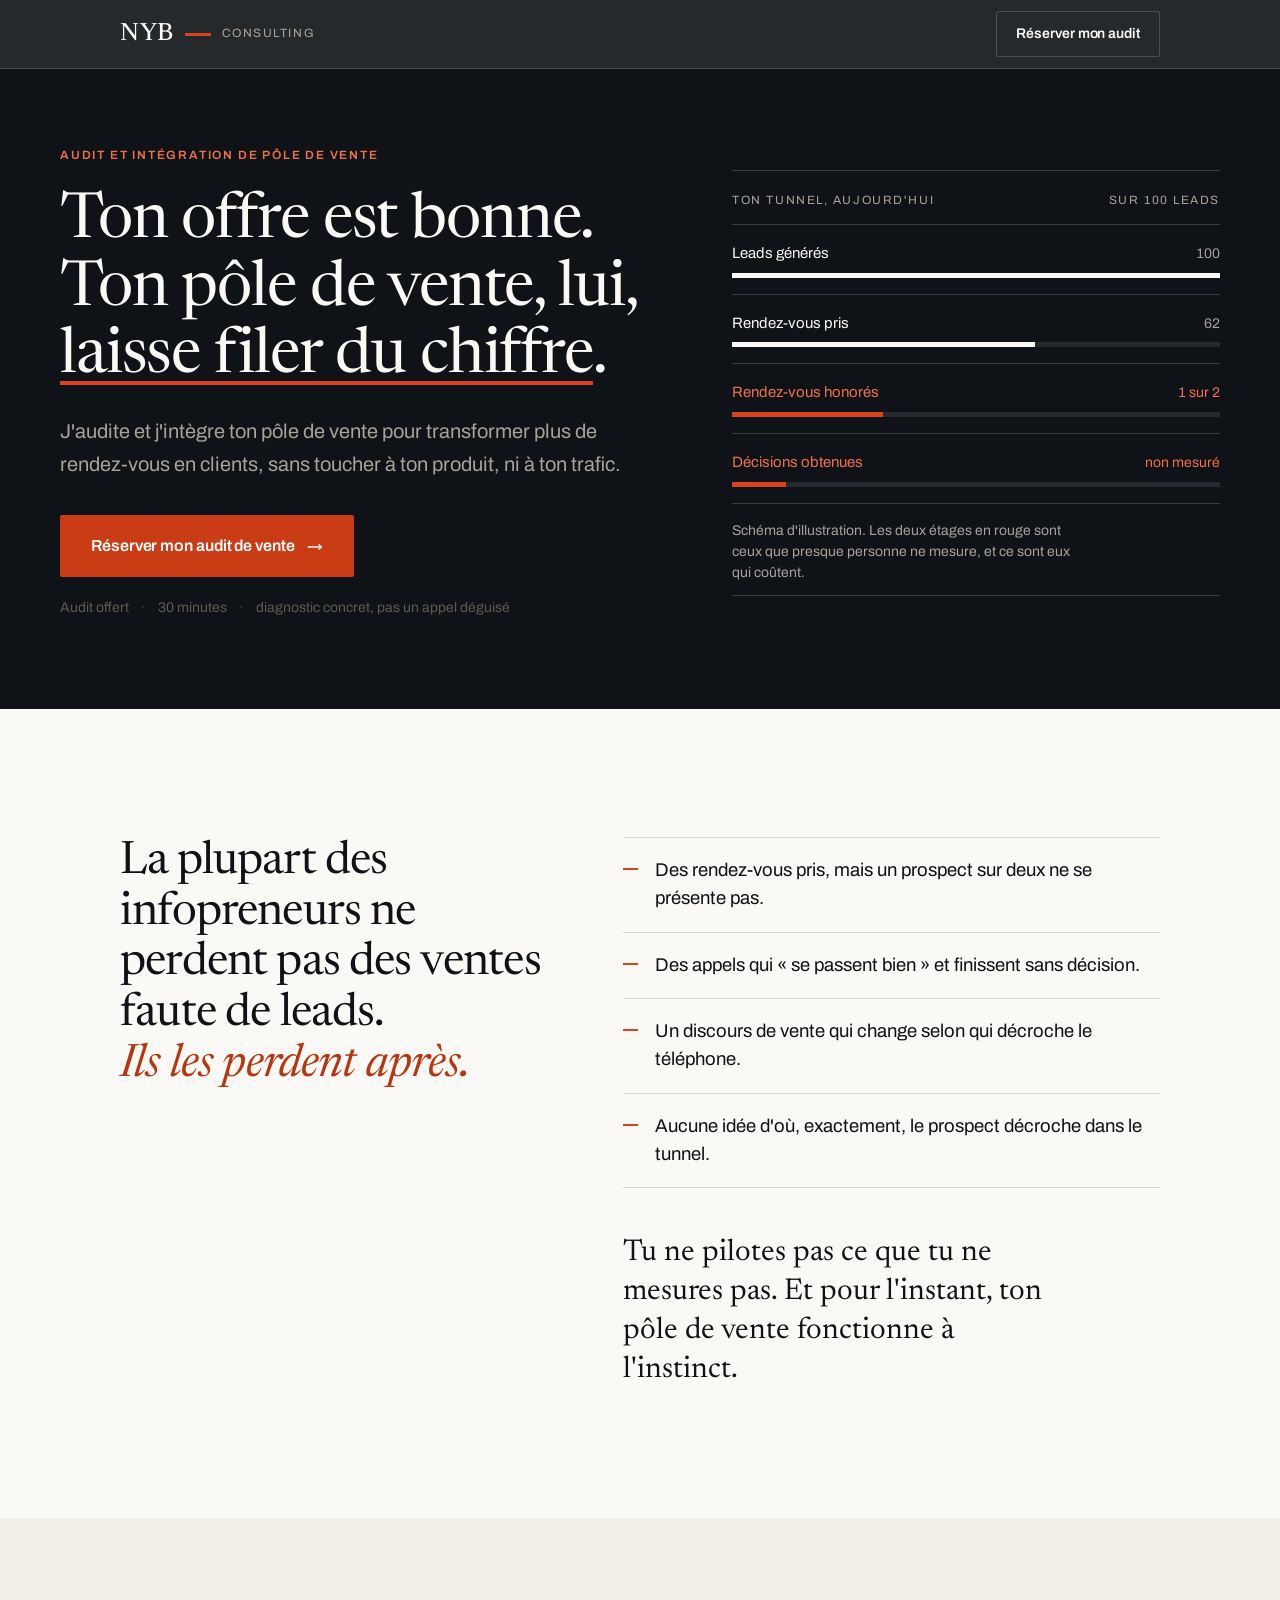
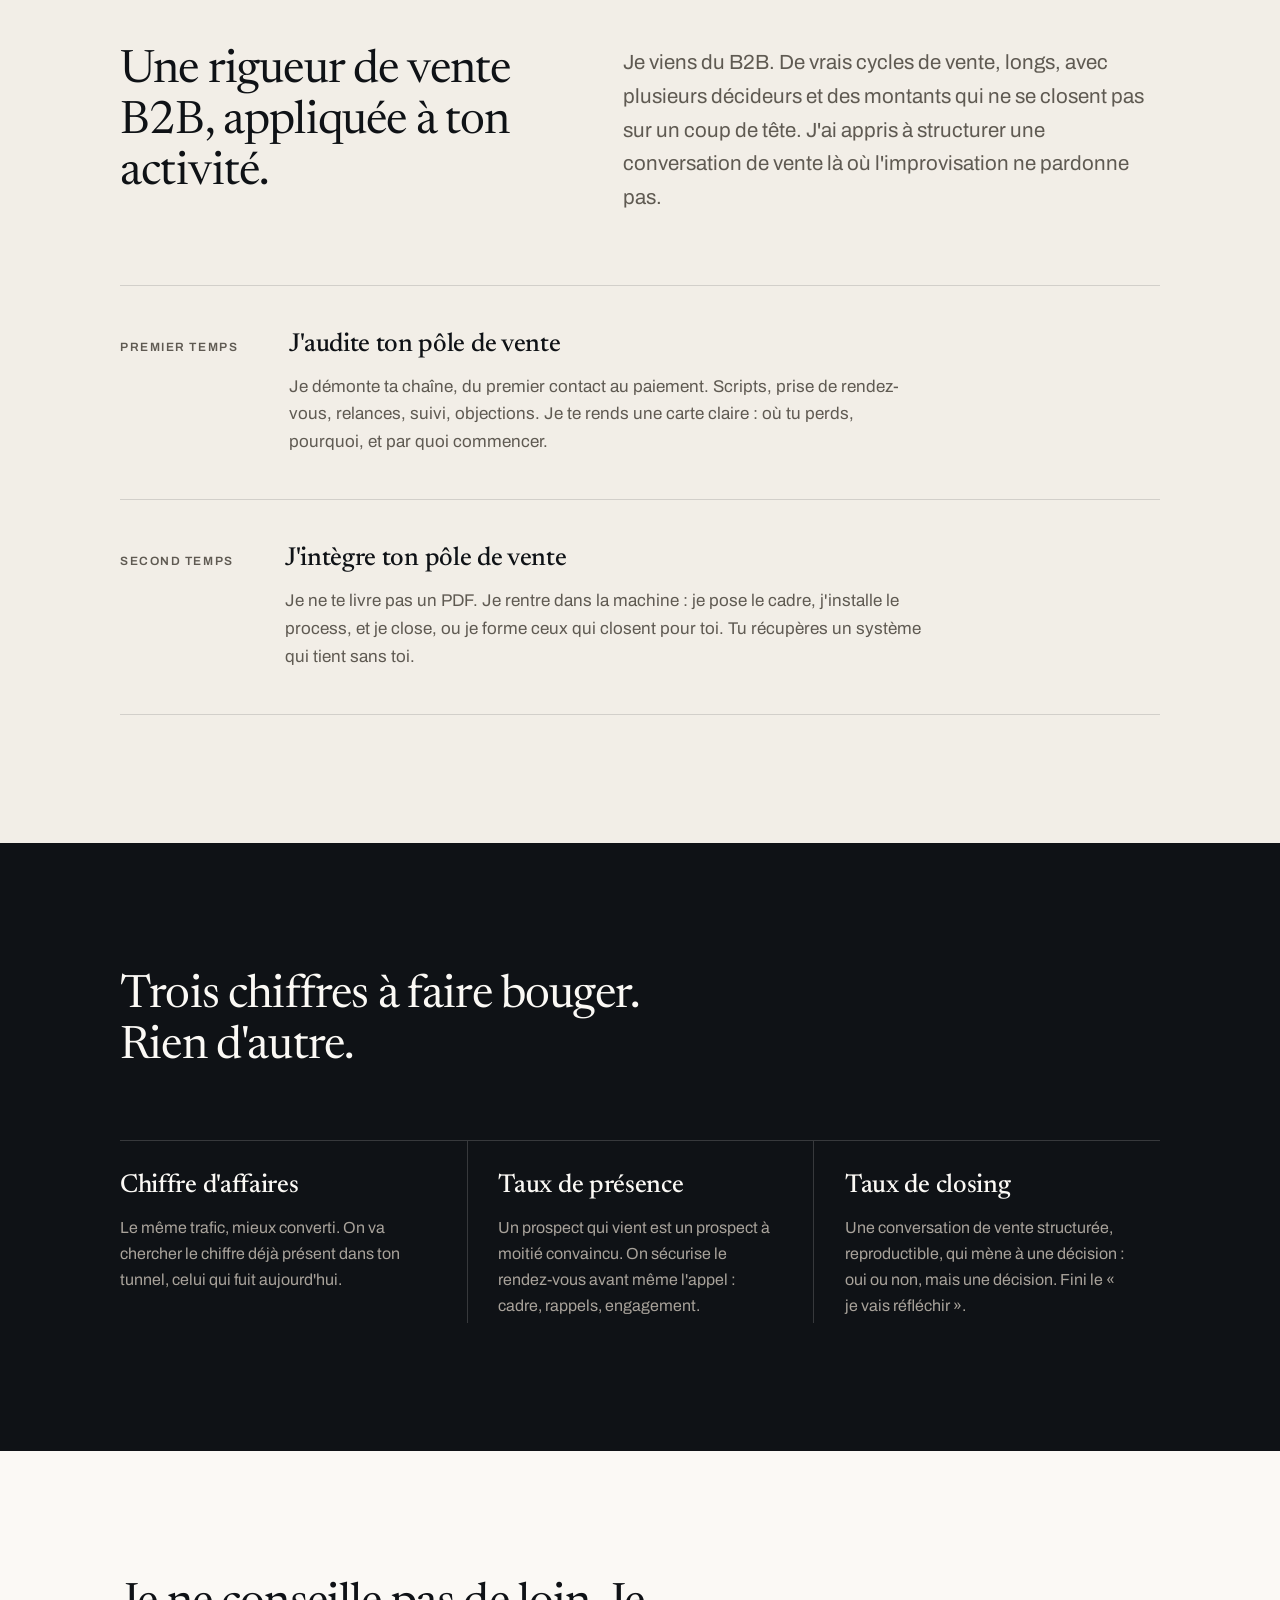
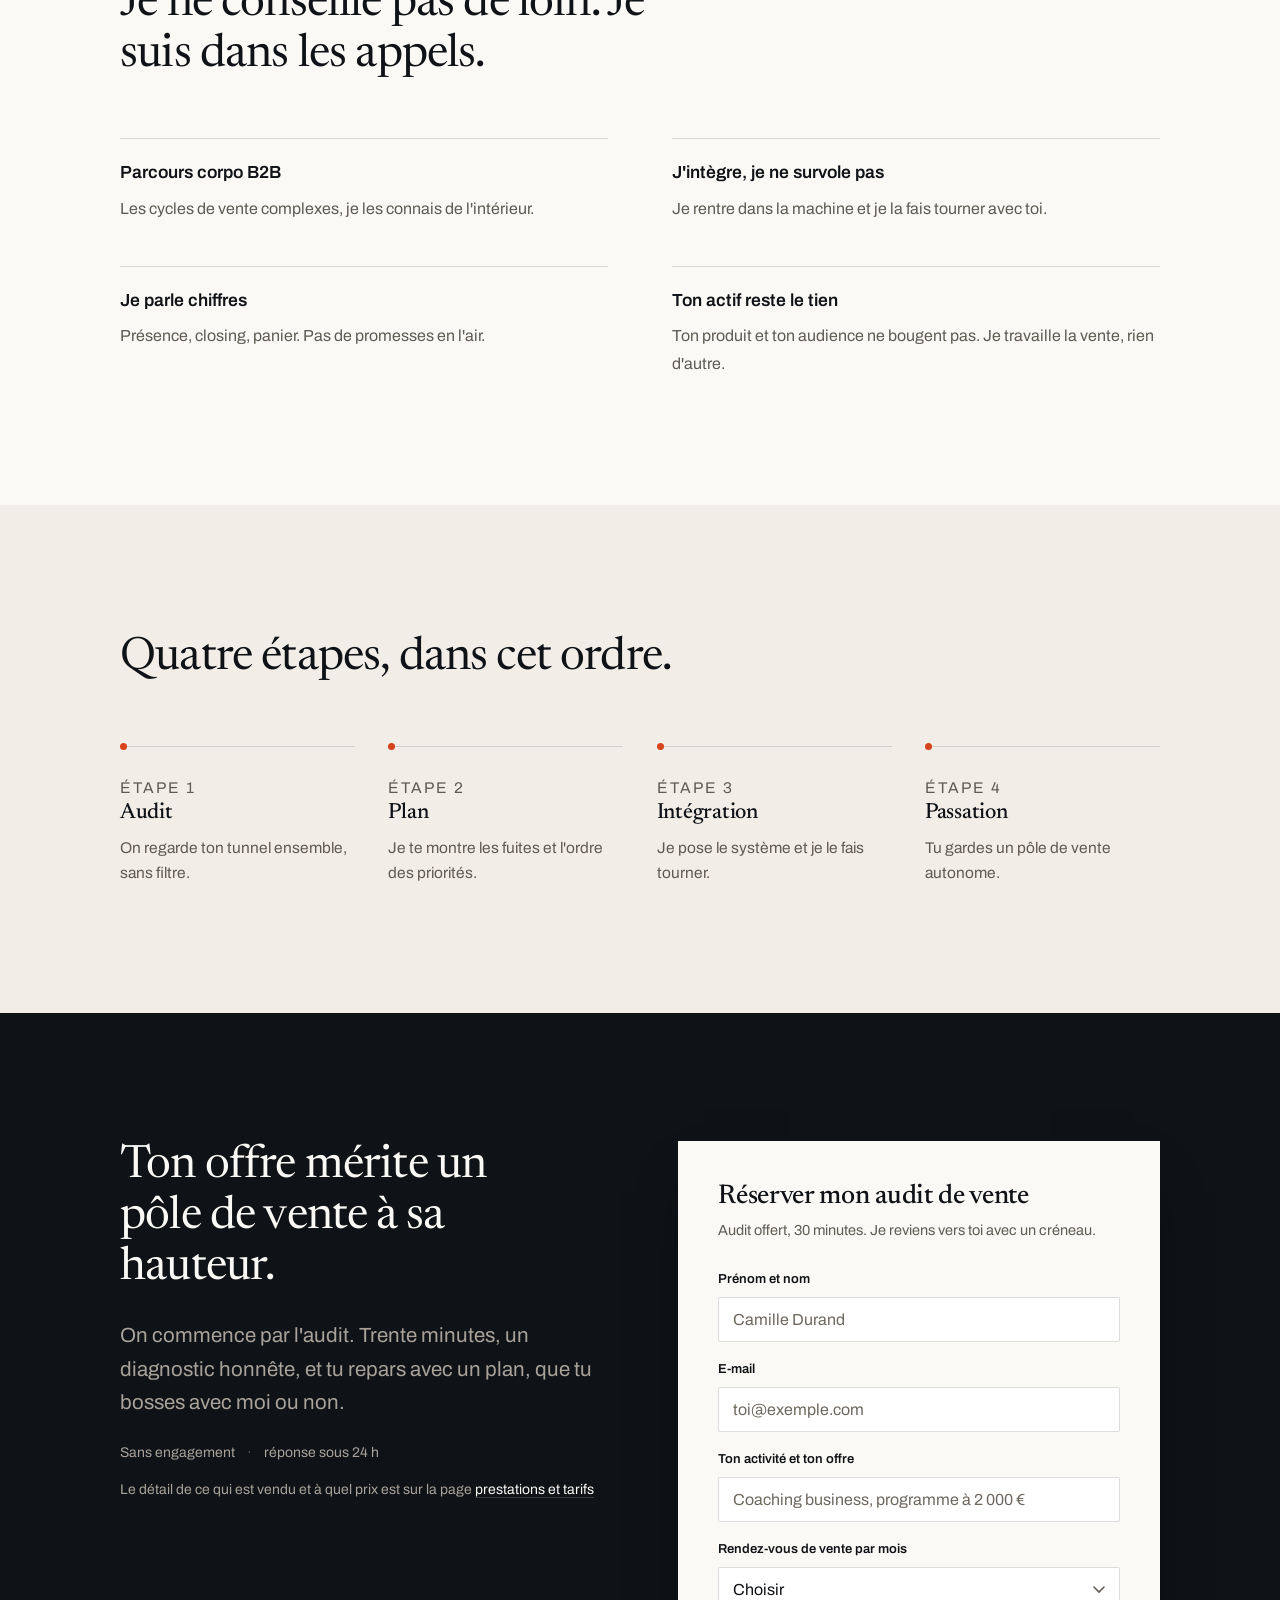
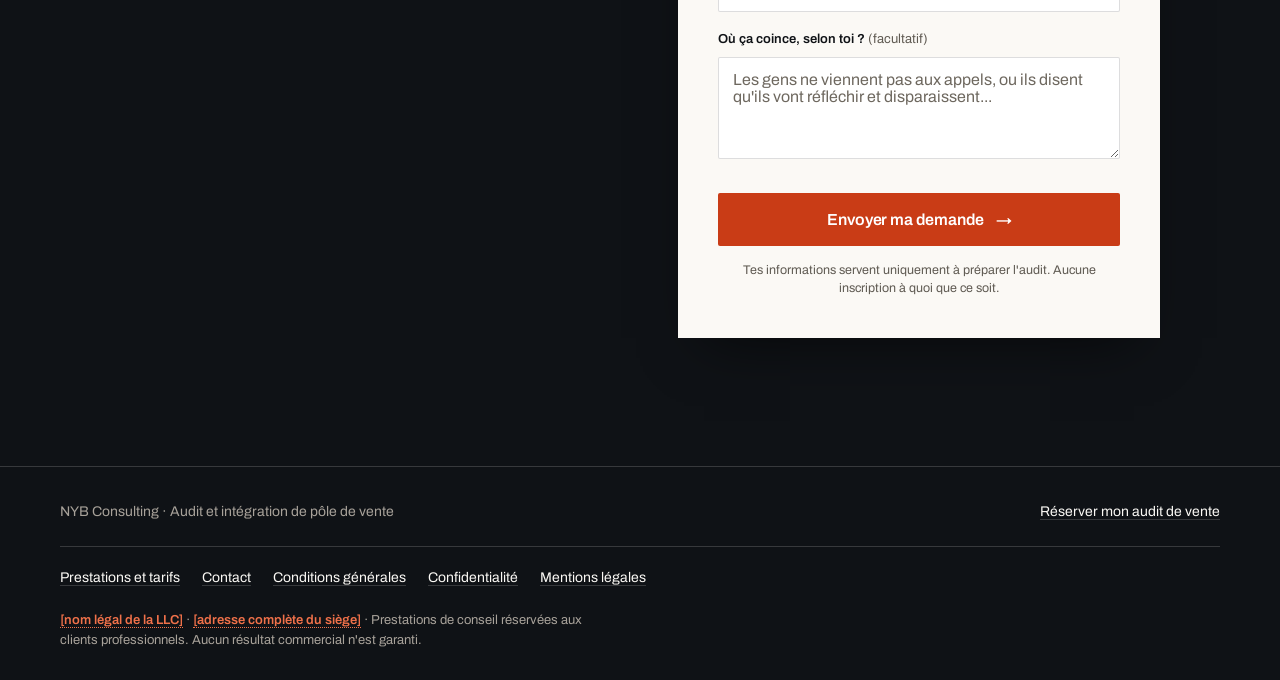
==== commit 1e0b8d54: "feat: pages legales et commerciales requises pour l'ouverture du compte bancaire Conditions generale" ====
--- a/index.html
+++ b/index.html
@@ -251,10 +251,15 @@
 
 /* -------------------------------------------------- pied */
 .foot{background:var(--ink);color:var(--quiet-ink);font-size:14px;border-top:1px solid var(--rule-ink)}
-.foot__in{display:flex;flex-wrap:wrap;gap:12px 26px;justify-content:space-between;
-          align-items:center;padding:30px 0}
+.foot__in{padding:34px 0 30px}
+.foot__top{display:flex;flex-wrap:wrap;gap:14px 26px;justify-content:space-between;align-items:baseline}
+.foot__nav{display:flex;flex-wrap:wrap;gap:10px 22px;margin:22px 0 0;padding:20px 0 0;
+           border-top:1px solid var(--rule-ink);list-style:none}
 .foot a{color:var(--paper);text-decoration:none;border-bottom:1px solid var(--rule-ink)}
 .foot a:hover{border-bottom-color:var(--accent)}
+.foot__legal{margin-top:20px;font-size:13px;line-height:1.55;max-width:78ch;color:var(--quiet-ink)}
+/* le champ que Nabyl doit remplir : impossible a laisser passer */
+.tbd{color:var(--accent-ink);font-weight:600;border-bottom:1px dotted var(--accent-ink);white-space:nowrap}
 </style>
 </head>
 <body>
@@ -430,6 +435,7 @@
         <h2>Ton offre mérite un pôle de vente à sa hauteur.</h2>
         <p class="lede">On commence par l'audit. Trente minutes, un diagnostic honnête, et tu repars avec un plan, que tu bosses avec moi ou non.</p>
         <p class="meta"><span>Sans engagement</span><span>réponse sous 24 h</span></p>
+        <p class="meta" style="margin-top:12px"><span>Le détail de ce qui est vendu et à quel prix est sur la page <a href="prestations.html" style="color:var(--paper);border-bottom:1px solid var(--rule-ink);text-decoration:none">prestations et tarifs</a></span></p>
       </div>
 
       <form class="form" id="auditForm" novalidate>
@@ -488,8 +494,18 @@
 
 <footer class="foot">
   <div class="shell foot__in">
-    <span>NYB Consulting · Audit et intégration de pôle de vente</span>
-    <span><a href="#audit">Réserver mon audit de vente</a></span>
+    <div class="foot__top">
+      <span>NYB Consulting · Audit et intégration de pôle de vente</span>
+      <span><a href="#audit">Réserver mon audit de vente</a></span>
+    </div>
+    <ul class="foot__nav">
+      <li><a href="prestations.html">Prestations et tarifs</a></li>
+      <li><a href="contact.html">Contact</a></li>
+      <li><a href="conditions-generales.html">Conditions générales</a></li>
+      <li><a href="confidentialite.html">Confidentialité</a></li>
+      <li><a href="mentions-legales.html">Mentions légales</a></li>
+    </ul>
+    <p class="foot__legal"><span class="tbd">[nom légal de la LLC]</span> · <span class="tbd">[adresse complète du siège]</span> · Prestations de conseil réservées aux clients professionnels. Aucun résultat commercial n'est garanti.</p>
   </div>
 </footer>
 
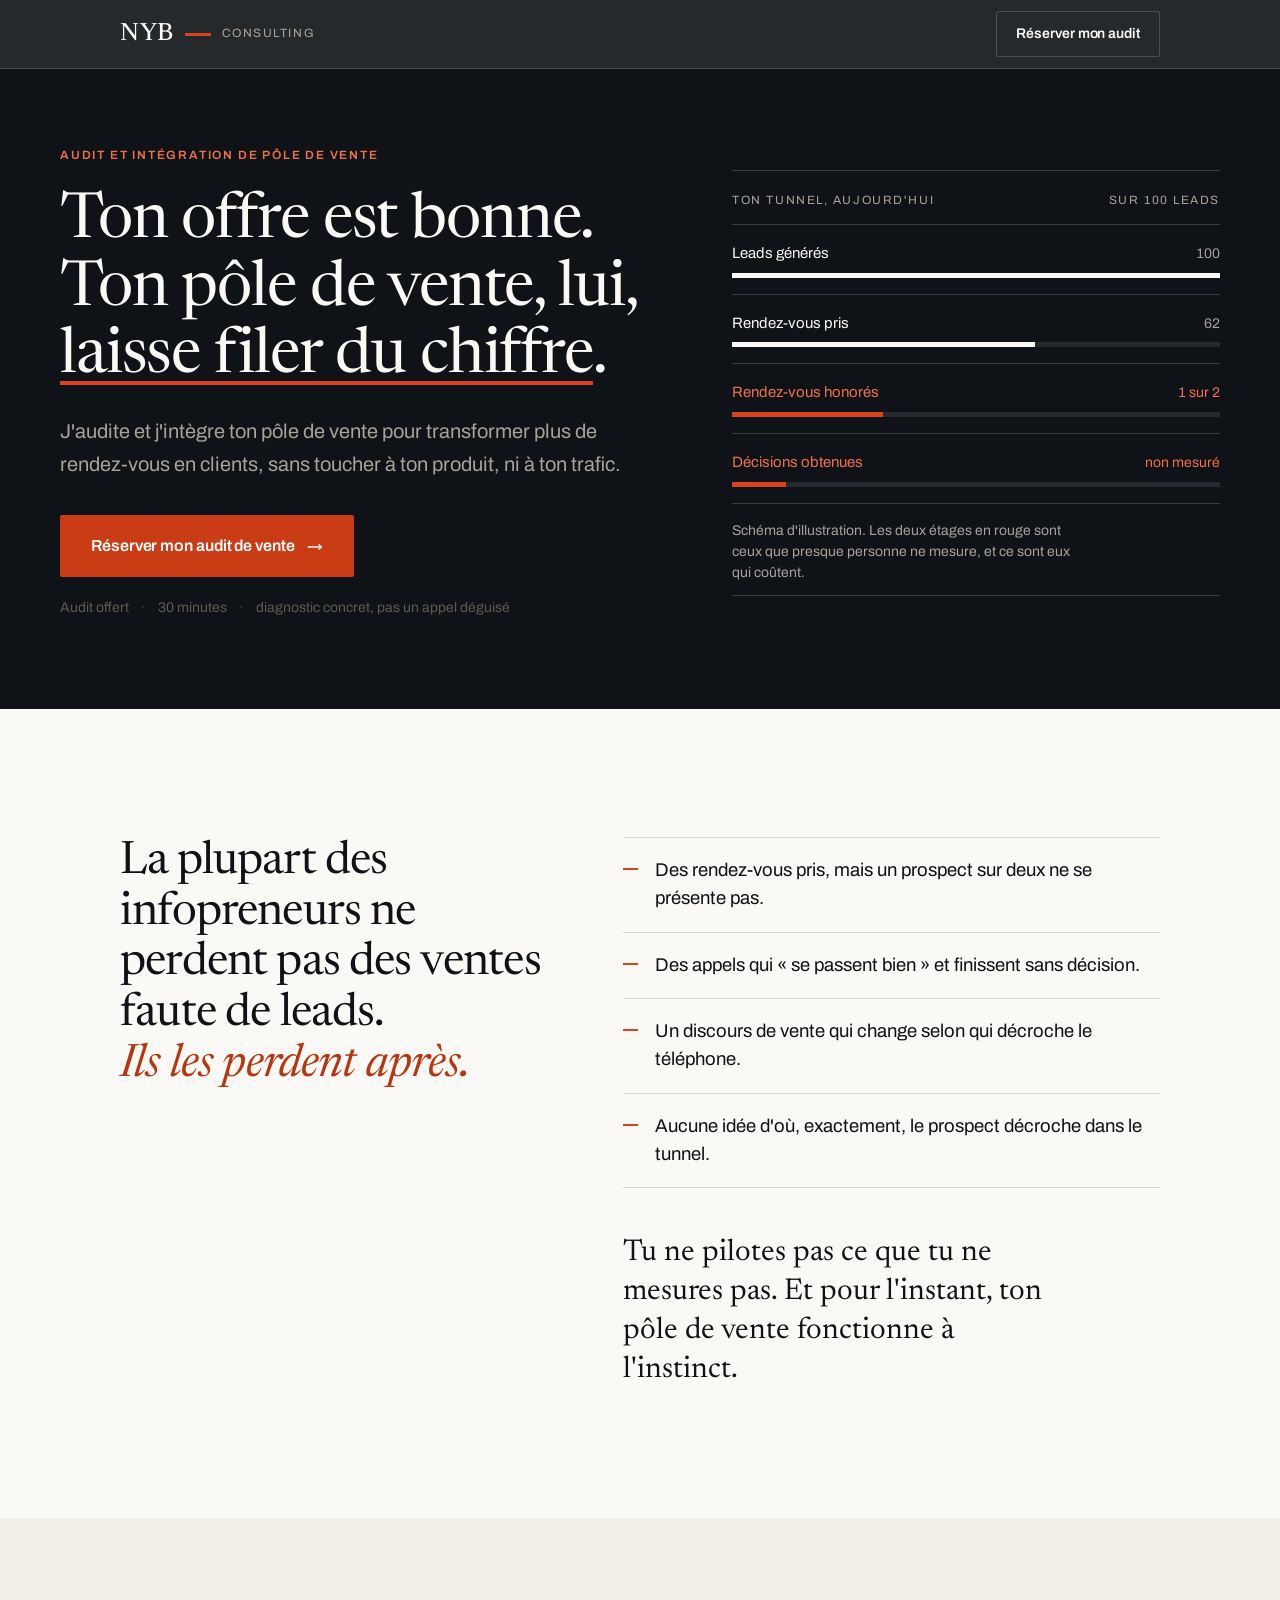
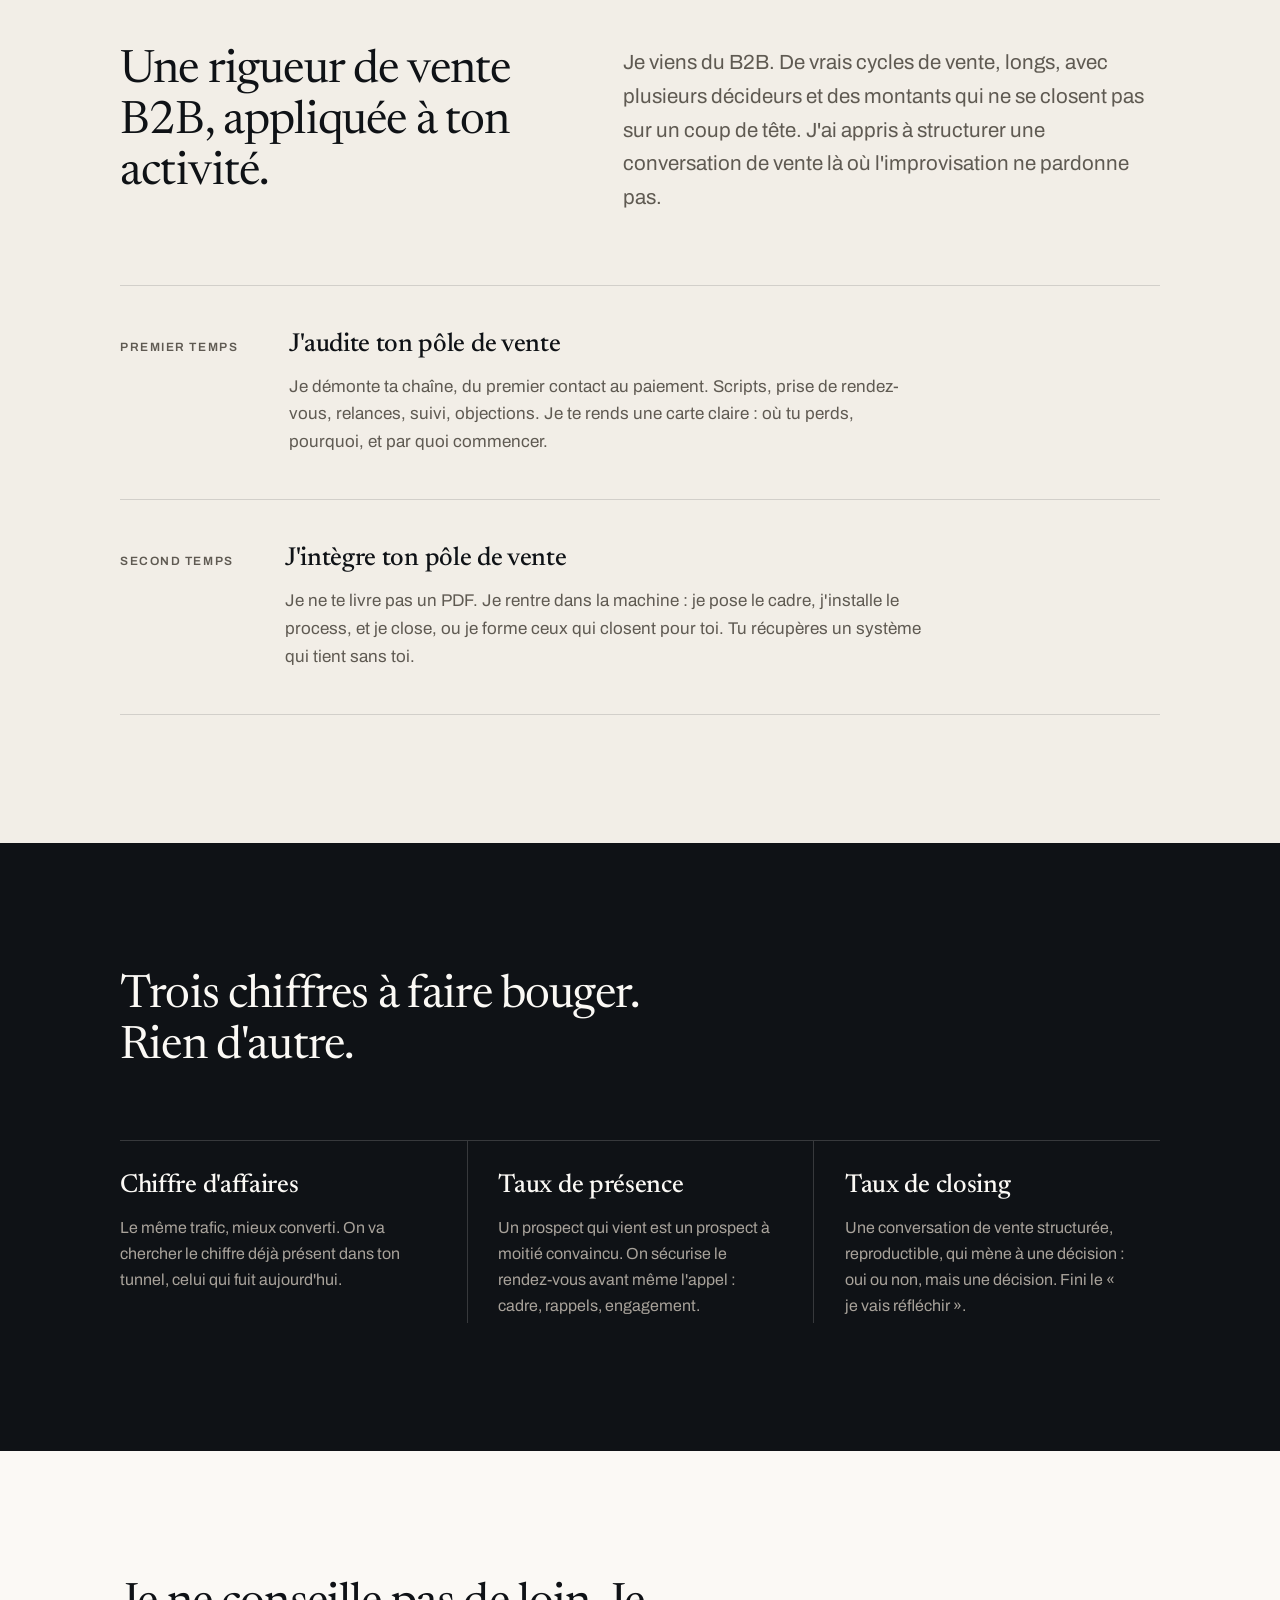
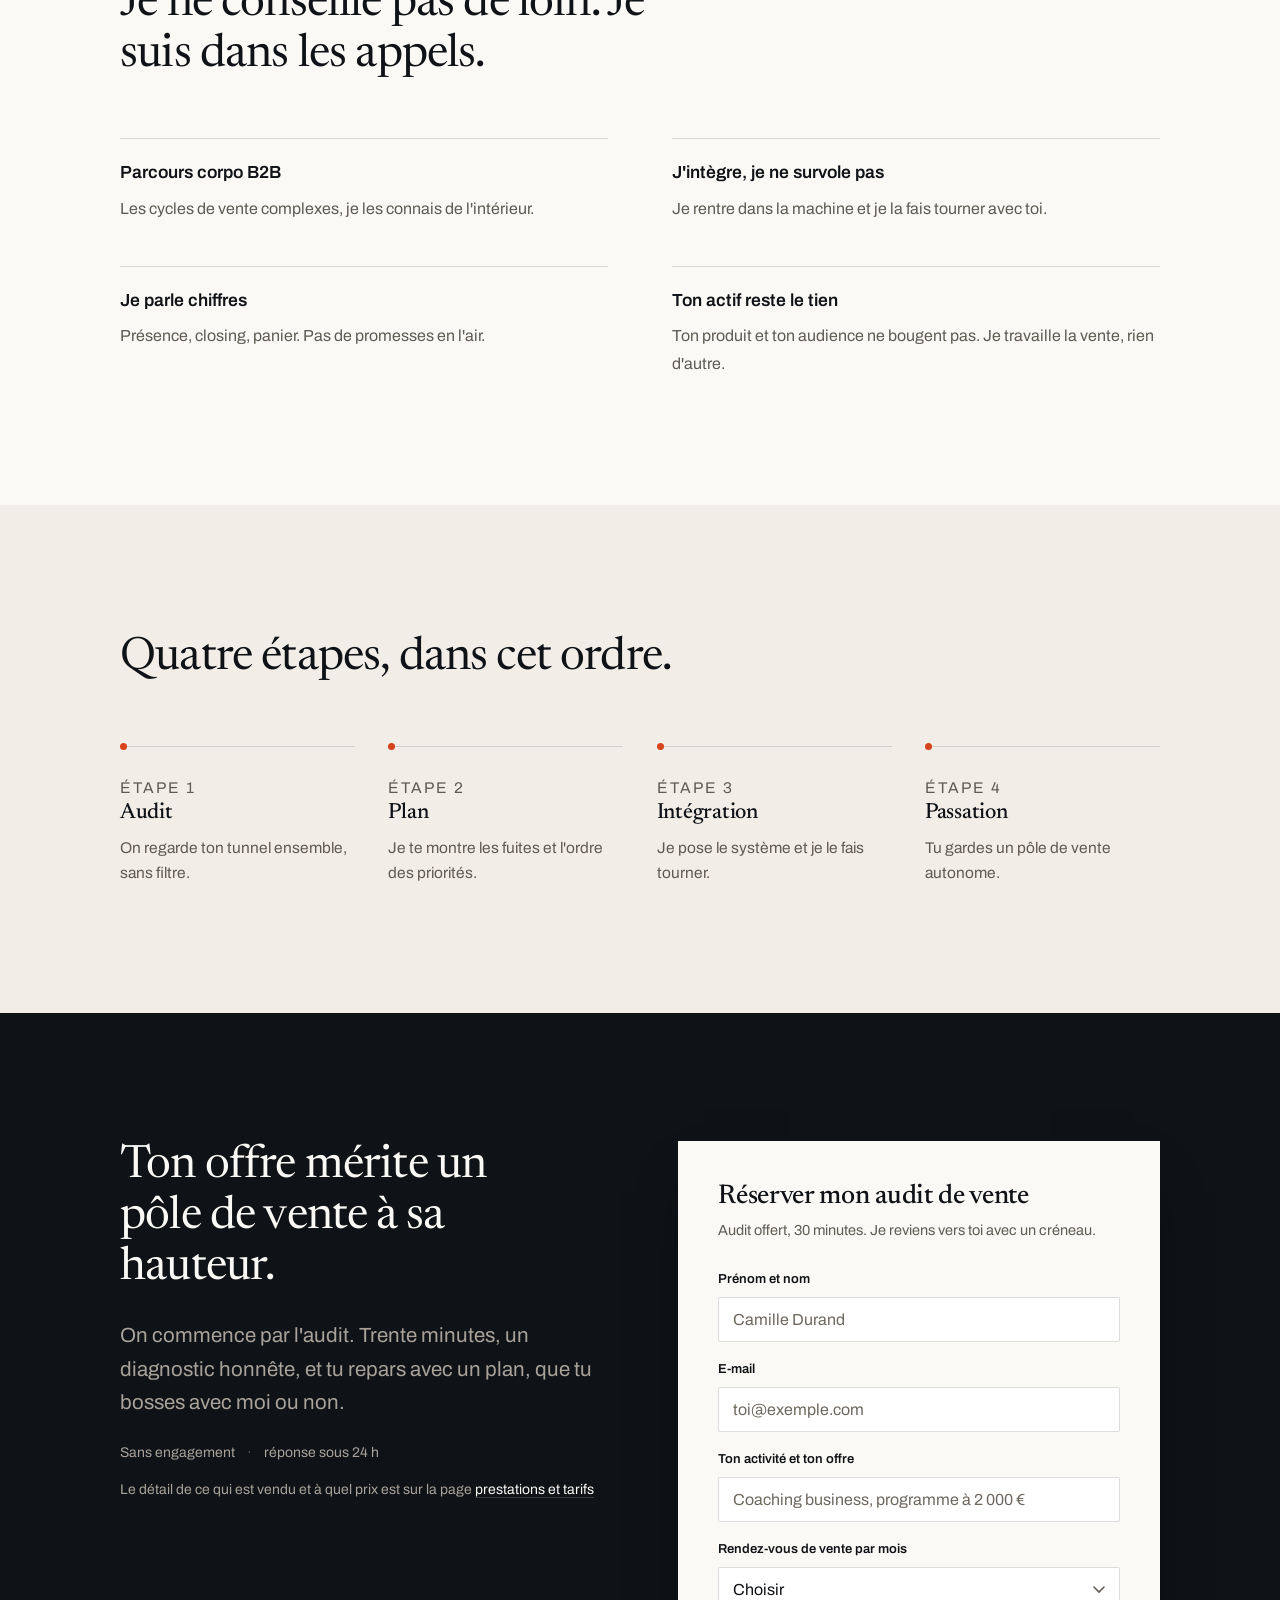
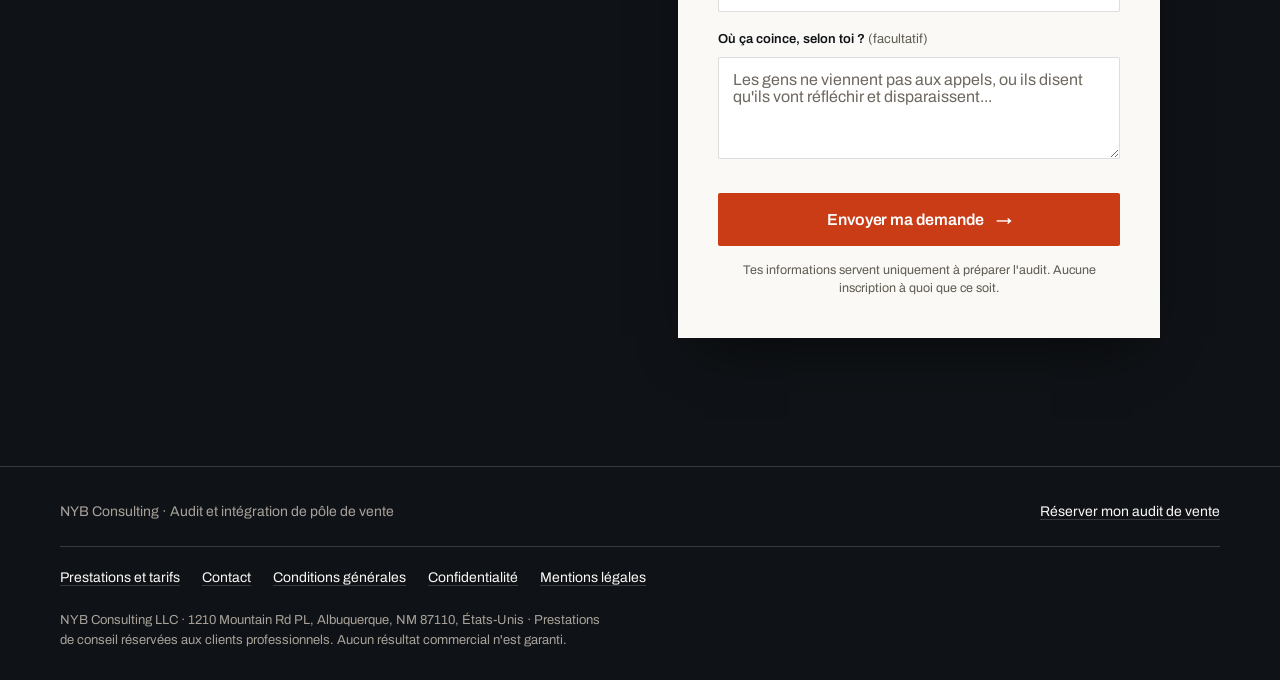
==== commit 4ba13631: "feat: identite de la societe, clauses arretees et passe de design complete Identite renseignee parto" ====
--- a/index.html
+++ b/index.html
@@ -6,8 +6,9 @@
 <title>NYB Consulting · Audit et intégration de pôle de vente</title>
 <meta name="description" content="J'audite et j'intègre ton pôle de vente pour transformer plus de rendez-vous en clients, sans toucher à ton produit ni à ton trafic. Audit offert, 30 minutes.">
 <meta name="theme-color" content="#0F1216">
-<link rel="canonical" href="https://mouad-sellak.github.io/nabyl-pole-vente/">
-
+<link rel="canonical" href="https://nybconsulting.com/">
+
+<meta property="og:url" content="https://nybconsulting.com/">
 <meta property="og:type" content="website">
 <meta property="og:locale" content="fr_FR">
 <meta property="og:site_name" content="NYB Consulting">
@@ -260,9 +261,33 @@
 .foot__legal{margin-top:20px;font-size:13px;line-height:1.55;max-width:78ch;color:var(--quiet-ink)}
 /* le champ que Nabyl doit remplir : impossible a laisser passer */
 .tbd{color:var(--accent-ink);font-weight:600;border-bottom:1px dotted var(--accent-ink);white-space:nowrap}
+
+/* passer la navigation au clavier */
+.skip{position:absolute;left:16px;top:-120px;z-index:100;background:var(--paper);color:var(--ink);
+      font-size:15px;font-weight:600;padding:12px 24px;border:1px solid var(--ink);border-radius:2px;
+      text-decoration:none;transition:top .18s var(--ease)}
+.skip:focus{top:12px}
+
+/* une page de vente s'imprime aussi : elle sert de dossier */
+@media print{
+  @page{margin:16mm}
+  html{scroll-behavior:auto}
+  body{background:#fff;color:#000;font-size:10.5pt}
+  .nav,.skip,.form,.foot__nav{display:none !important}
+  .hero,.dark,.section{background:#fff !important;color:#000 !important;padding:8mm 0}
+  .hero h1,.levier h3,.audit h2{color:#000}
+  .lede,.quiet,.row__l,.row__v,.levier p,.releve__n{color:#333 !important}
+  .shell{max-width:none;padding:0}
+  .row__bar{transition:none;transform:scaleX(1)}
+  .section,.temp,.etape,.levier,.args li{break-inside:avoid}
+  .foot{background:#fff;color:#333;border-top:.5pt solid #999}
+  .foot__legal{color:#333;font-size:8.5pt}
+}
 </style>
 </head>
 <body>
+
+<a class="skip" href="#top">Aller au contenu</a>
 
 <header class="nav">
   <div class="shell nav__in">
@@ -505,7 +530,7 @@
       <li><a href="confidentialite.html">Confidentialité</a></li>
       <li><a href="mentions-legales.html">Mentions légales</a></li>
     </ul>
-    <p class="foot__legal"><span class="tbd">[nom légal de la LLC]</span> · <span class="tbd">[adresse complète du siège]</span> · Prestations de conseil réservées aux clients professionnels. Aucun résultat commercial n'est garanti.</p>
+    <p class="foot__legal">NYB Consulting LLC · 1210 Mountain Rd PL, Albuquerque, NM 87110, États-Unis · Prestations de conseil réservées aux clients professionnels. Aucun résultat commercial n'est garanti.</p>
   </div>
 </footer>
 
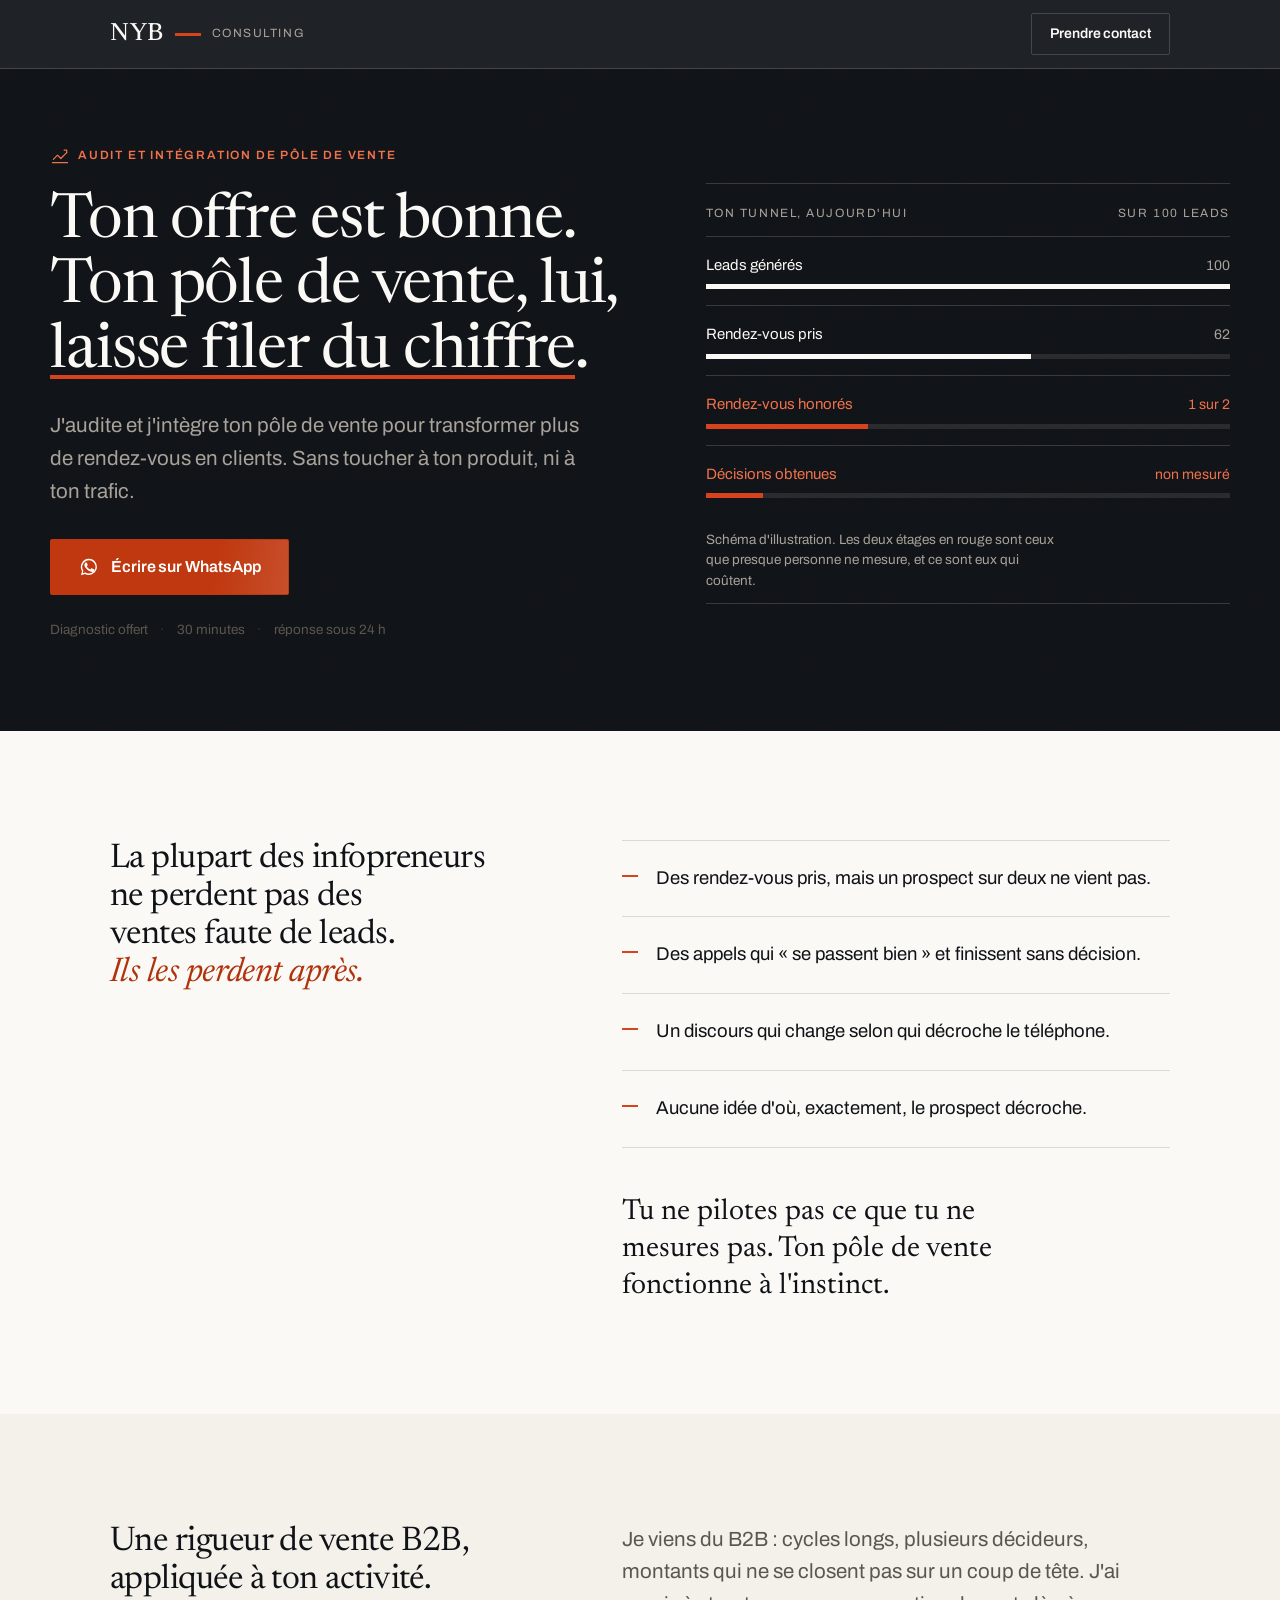
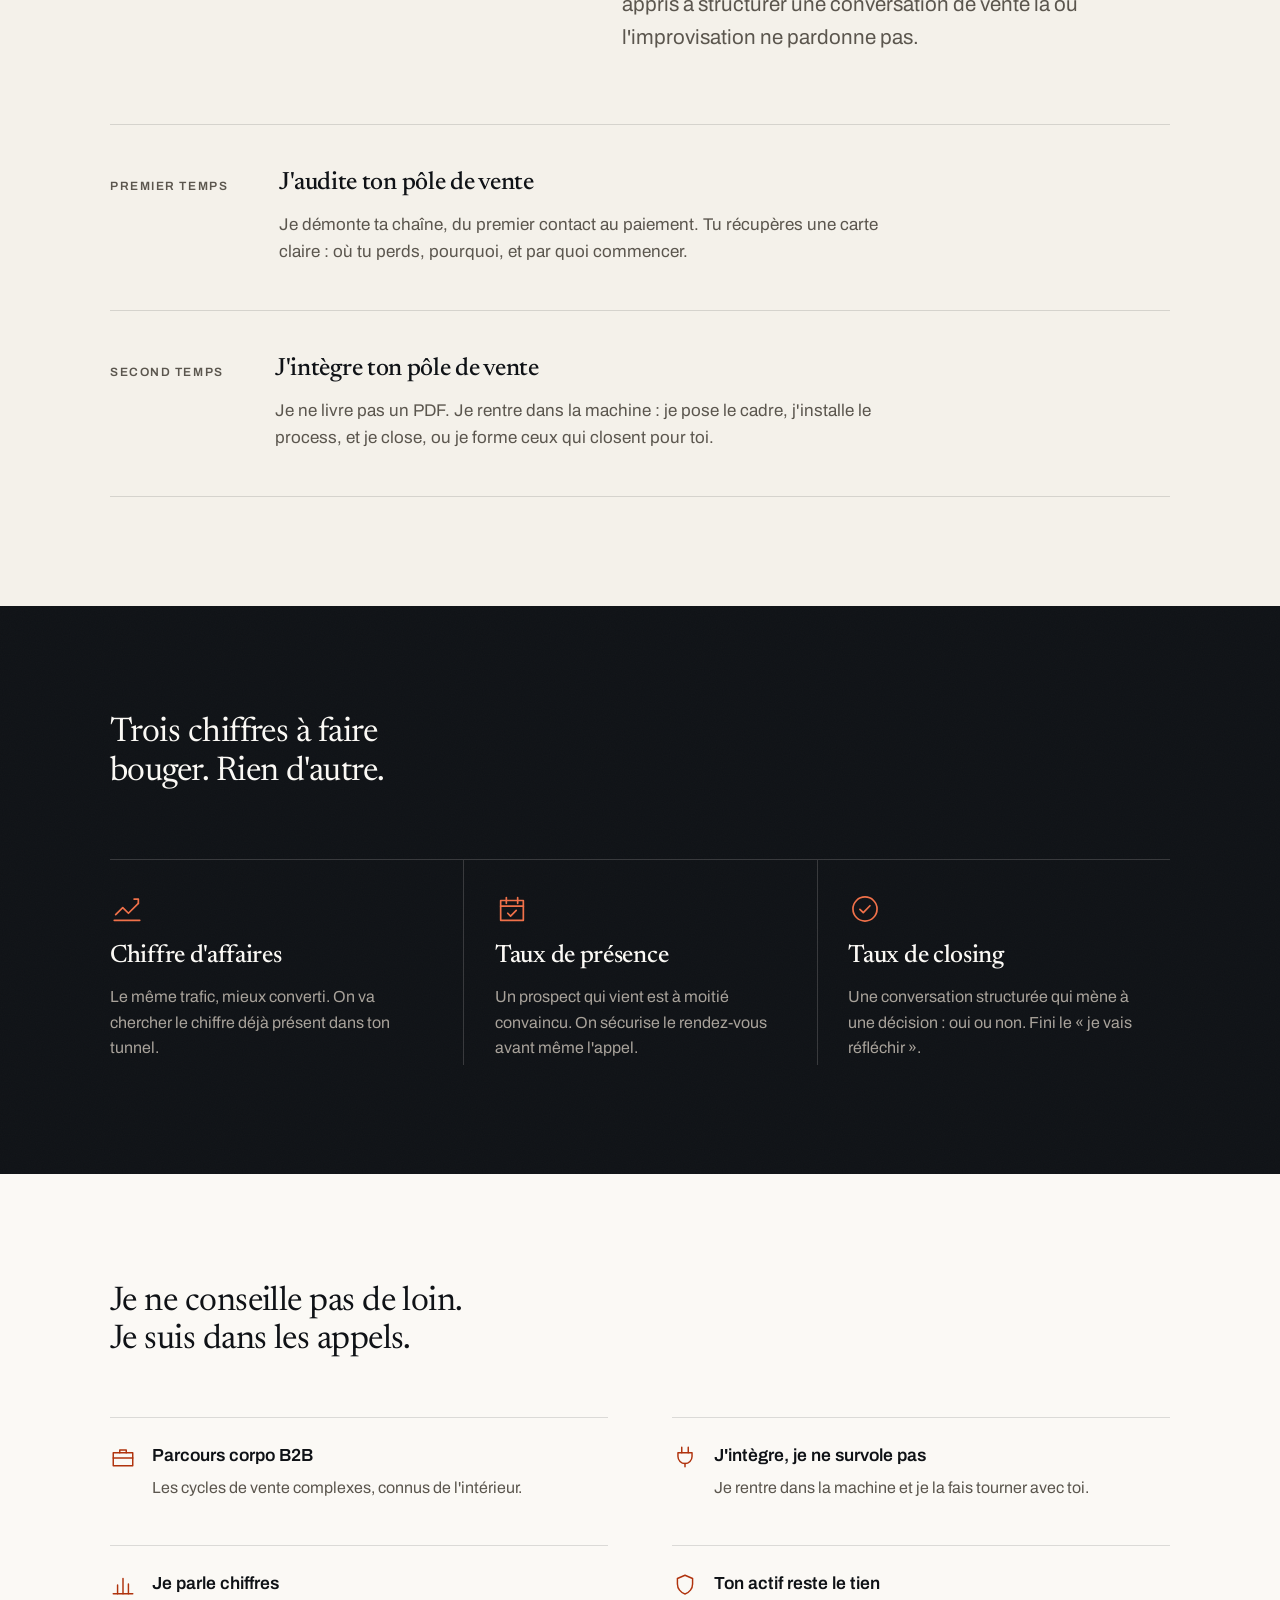
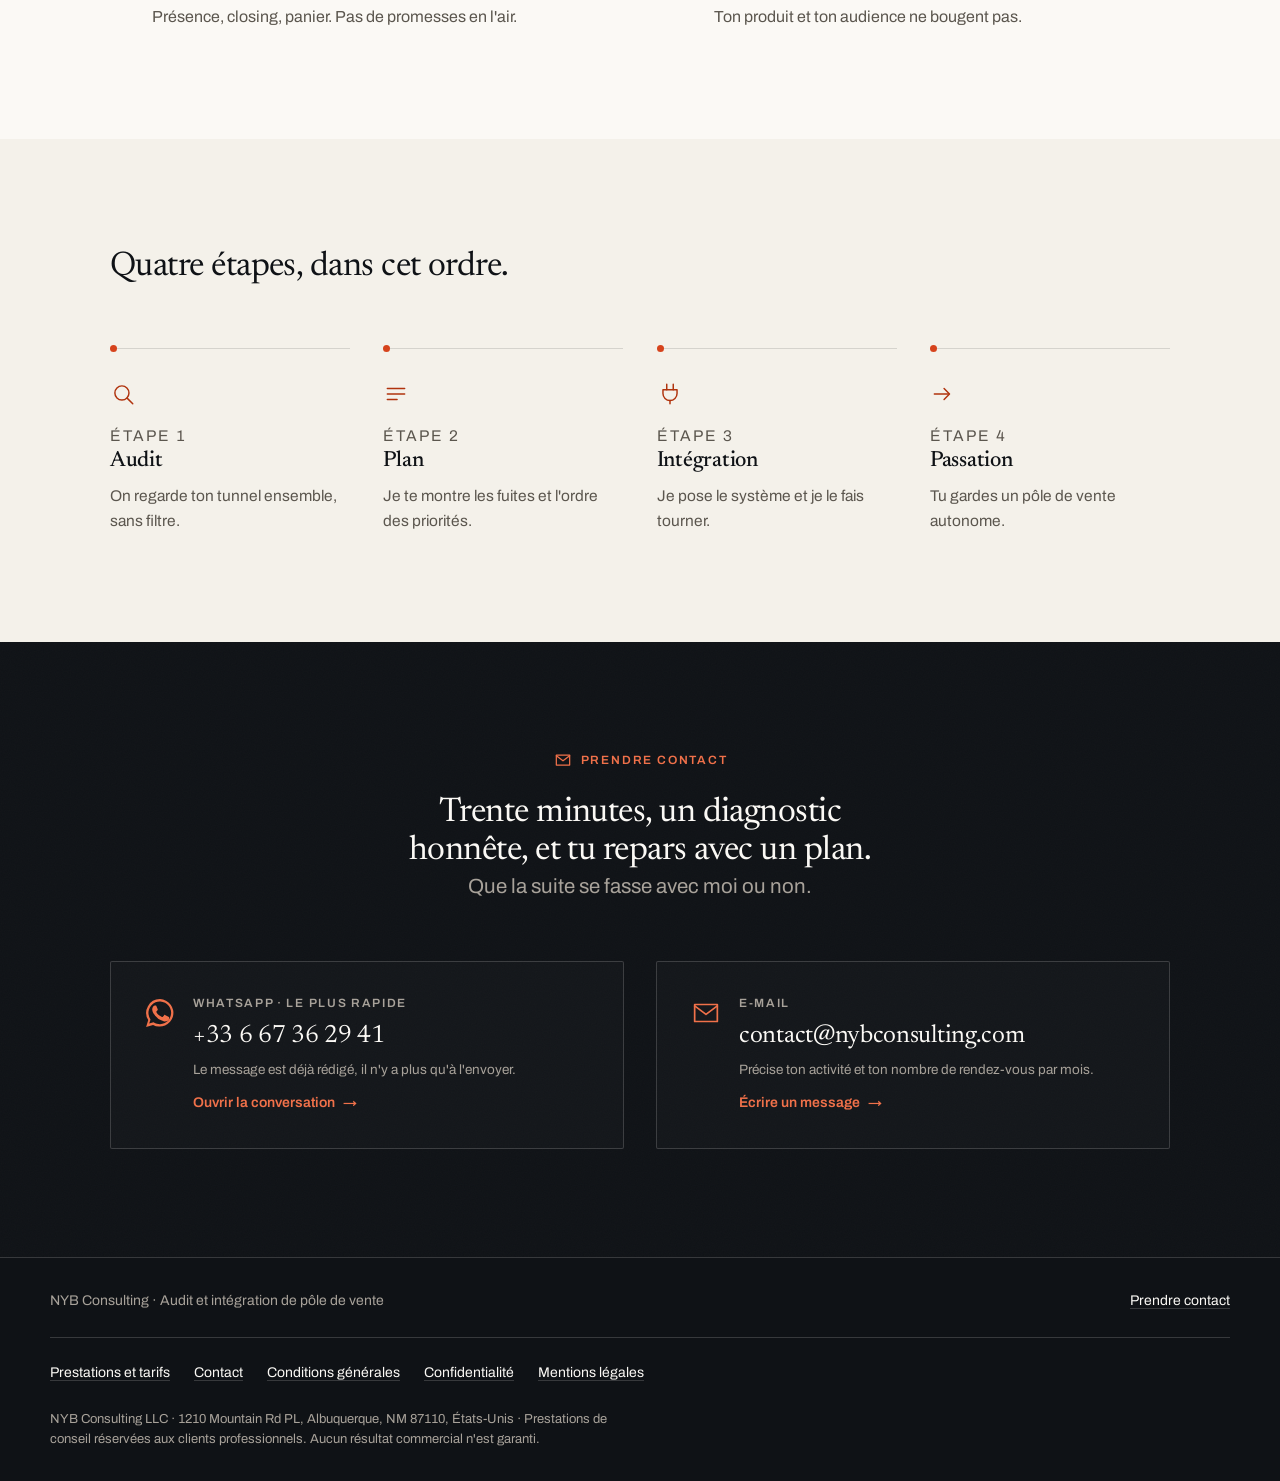
==== commit 6a369dff: "feat: contact direct WhatsApp et e-mail, feuille unique et icones tracees Le formulaire est retire :" ====
--- a/index.html
+++ b/index.html
@@ -4,14 +4,15 @@
 <meta charset="utf-8">
 <meta name="viewport" content="width=device-width, initial-scale=1">
 <title>NYB Consulting · Audit et intégration de pôle de vente</title>
-<meta name="description" content="J'audite et j'intègre ton pôle de vente pour transformer plus de rendez-vous en clients, sans toucher à ton produit ni à ton trafic. Audit offert, 30 minutes.">
+<meta name="description" content="J'audite et j'intègre ton pôle de vente pour transformer plus de rendez-vous en clients, sans toucher à ton produit ni à ton trafic. Diagnostic offert, 30 minutes.">
 <meta name="theme-color" content="#0F1216">
 <link rel="canonical" href="https://nybconsulting.com/">
-
-<meta property="og:url" content="https://nybconsulting.com/">
+<meta name="robots" content="index, follow">
+
 <meta property="og:type" content="website">
 <meta property="og:locale" content="fr_FR">
 <meta property="og:site_name" content="NYB Consulting">
+<meta property="og:url" content="https://nybconsulting.com/">
 <meta property="og:title" content="NYB Consulting · Audit et intégration de pôle de vente">
 <meta property="og:description" content="Ton offre est bonne. Ton pôle de vente, lui, laisse filer du chiffre.">
 <meta name="twitter:card" content="summary_large_image">
@@ -21,269 +22,9 @@
 <link rel="preconnect" href="https://fonts.googleapis.com">
 <link rel="preconnect" href="https://fonts.gstatic.com" crossorigin>
 <link href="https://fonts.googleapis.com/css2?family=Archivo:wght@400;500;600&family=Newsreader:ital,opsz,wght@0,6..72,400;0,6..72,500;1,6..72,400&display=swap" rel="stylesheet">
-
-<style>
-/* ==========================================================================
-   NYB Consulting
-   Le monde visuel : un rapport d'audit. Encre profonde, papier chaud, un seul
-   trait de correction rouge. Filets d'un cheveu, chiffres tabulaires, titres
-   en serif éditorial. Rien de décoratif : ce qui est marqué est ce qui fuit.
-   ========================================================================== */
-:root{
-  --ink:#0F1216;
-  --ink-2:#171C22;
-  --paper:#FBF9F5;
-  --paper-2:#F2EEE7;
-
-  /* gris teintés de la surface, jamais neutres */
-  --quiet:#5F5A52;          /* 6.5:1 sur papier */
-  --quiet-ink:#A8A29A;      /* 7.4:1 sur encre  */
-
-  --accent:#D6431C;         /* le trait de correction, aplats et filets */
-  --accent-text:#B7360F;    /* 5.6:1 : accent lisible sur papier */
-  --accent-ink:#F0714A;     /* 6.4:1 : accent lisible sur encre  */
-  --accent-btn:#C93C16;     /* 5.1:1 avec du blanc dessus       */
-  --accent-btn-h:#A82F0D;
-
-  --rule:rgba(15,18,22,.14);
-  --rule-ink:rgba(251,249,245,.17);
-
-  --serif:"Newsreader", Georgia, "Times New Roman", serif;
-  --sans:"Archivo", -apple-system, BlinkMacSystemFont, "Segoe UI", Helvetica, Arial, sans-serif;
-
-  --shell:1160px;
-  --gut:clamp(20px, 5vw, 60px);
-  --ease:cubic-bezier(.16,1,.3,1);
-}
-
-*,*::before,*::after{box-sizing:border-box}
-html{-webkit-text-size-adjust:100%;scroll-behavior:smooth}
-@media (prefers-reduced-motion:reduce){html{scroll-behavior:auto}}
-
-body{
-  margin:0;background:var(--paper);color:var(--ink);
-  font-family:var(--sans);font-size:17px;line-height:1.62;
-  -webkit-font-smoothing:antialiased;text-rendering:optimizeLegibility;
-}
-p{margin:0 0 1.05em;max-width:70ch}
-p:last-child{margin-bottom:0}
-a{color:inherit}
-:focus-visible{outline:2px solid var(--accent);outline-offset:3px;border-radius:1px}
-.dark :focus-visible{outline-color:var(--accent-ink)}
-
-.shell{max-width:var(--shell);margin:0 auto;padding-left:var(--gut);padding-right:var(--gut)}
-.section{padding:clamp(76px,10vw,140px) 0}
-/* la barre collante ne doit jamais recouvrir la cible d'une ancre */
-section[id]{scroll-margin-top:84px}
-.dark{background:var(--ink);color:var(--paper)}
-.dark .quiet{color:var(--quiet-ink)}
-
-h1,h2,h3{font-family:var(--serif);font-weight:400;letter-spacing:-.018em;line-height:1.05;margin:0}
-h1{font-size:clamp(38px,5vw,63px);line-height:1.07}
-h2{font-size:clamp(30px,3.9vw,46px);line-height:1.1;max-width:21ch}
-h3{font-size:clamp(21px,2.3vw,26px);line-height:1.2;font-weight:500;letter-spacing:-.012em}
-.quiet{color:var(--quiet)}
-.lede{font-size:clamp(17px,1.9vw,20.5px);line-height:1.64;color:var(--quiet);max-width:58ch}
-.em{color:var(--accent-text);font-style:italic}
-.dark .em{color:var(--accent-ink)}
-
-/* le trait de correction sous un mot : la seule marque de la maison */
-.strike{
-  background-image:linear-gradient(var(--accent),var(--accent));
-  background-repeat:no-repeat;background-position:0 88%;background-size:100% 4px;
-  padding-bottom:3px;
-}
-
-/* -------------------------------------------------- boutons */
-.btn{
-  display:inline-flex;align-items:center;gap:12px;
-  font-size:16px;font-weight:600;letter-spacing:-.005em;
-  padding:17px 30px;border:1px solid transparent;border-radius:2px;
-  text-decoration:none;cursor:pointer;font-family:inherit;
-  transition:background-color .2s var(--ease),border-color .2s var(--ease),transform .2s var(--ease);
-}
-.btn--primary{background:var(--accent-btn);color:#fff}
-.btn--primary:hover{background:var(--accent-btn-h);transform:translateY(-1px)}
-.btn--primary:active{transform:translateY(0)}
-.btn--primary[disabled]{background:#9A9188;cursor:progress;transform:none}
-.btn--line{border-color:var(--rule-ink);color:var(--paper)}
-.btn--line:hover{background:rgba(251,249,245,.08)}
-.btn i{font-style:normal;transition:transform .2s var(--ease)}
-.btn:hover i{transform:translateX(4px)}
-@media (prefers-reduced-motion:reduce){
-  .btn,.btn i{transition:none}
-  .btn:hover{transform:none}.btn:hover i{transform:none}
-}
-
-.meta{font-size:14px;color:var(--quiet);margin-top:20px;display:flex;flex-wrap:wrap;gap:4px 12px}
-.dark .meta{color:var(--quiet-ink)}
-/* le point suit son propre item : jamais orphelin en début de ligne */
-.meta span:not(:last-child)::after{content:"·";margin-left:12px;opacity:.55}
-
-/* -------------------------------------------------- barre du haut */
-.nav{position:sticky;top:0;z-index:60;background:rgba(15,18,22,.9);
-     backdrop-filter:saturate(150%) blur(8px);border-bottom:1px solid var(--rule-ink)}
-.nav__in{display:flex;align-items:center;justify-content:space-between;gap:16px;height:68px}
-.mark{display:flex;align-items:center;gap:11px;text-decoration:none;color:var(--paper)}
-.mark__n{font-family:var(--serif);font-weight:500;font-size:25px;letter-spacing:.02em;line-height:1}
-.mark__r{width:26px;height:3px;background:var(--accent)}
-.mark__s{font-size:12px;letter-spacing:.13em;text-transform:uppercase;color:var(--quiet-ink)}
-@media (max-width:700px){.mark__s,.mark__r{display:none}}
-.nav .btn{padding:11px 19px;font-size:14px}
-
-/* -------------------------------------------------- ouverture */
-.hero{background:var(--ink);color:var(--paper)}
-.hero__in{padding:clamp(52px,6vw,84px) 0 clamp(56px,7vw,94px)}
-.hero__grid{display:grid;grid-template-columns:1.1fr .9fr;gap:clamp(34px,6vw,76px);align-items:center}
-@media (max-width:920px){.hero__grid{grid-template-columns:1fr;gap:44px}}
-.hero h1{max-width:17ch}
-.hero .lede{color:var(--quiet-ink);margin:24px 0 34px;font-size:clamp(17px,1.9vw,20px)}
-.eyebrow{font-size:12px;font-weight:600;letter-spacing:.15em;text-transform:uppercase;
-         color:var(--accent-ink);margin:0 0 24px}
-
-/* le relevé : le seul « chart » de la page, et il dit la thèse */
-.releve{border-top:1px solid var(--rule-ink);border-bottom:1px solid var(--rule-ink);padding:8px 0}
-.releve__h{display:flex;justify-content:space-between;align-items:baseline;
-           padding:12px 0 14px;border-bottom:1px solid var(--rule-ink);
-           font-size:12px;letter-spacing:.13em;text-transform:uppercase;color:var(--quiet-ink)}
-.row{display:grid;grid-template-columns:1fr;gap:7px;padding:16px 0;border-bottom:1px solid var(--rule-ink)}
-.row:last-child{border-bottom:0}
-.row__top{display:flex;justify-content:space-between;align-items:baseline;gap:16px}
-.row__l{font-size:15px;color:var(--paper)}
-.row__v{font-size:14px;color:var(--quiet-ink);font-variant-numeric:tabular-nums;white-space:nowrap}
-.row__track{height:5px;background:rgba(251,249,245,.1)}
-.row__bar{height:100%;width:var(--w);background:var(--paper);
-          transform:scaleX(0);transform-origin:left center;
-          transition:transform 1.1s var(--ease);transition-delay:calc(var(--i) * 130ms)}
-.go .row__bar{transform:scaleX(1)}
-.row--leak .row__l{color:var(--accent-ink)}
-.row--leak .row__v{color:var(--accent-ink)}
-.row--leak .row__bar{background:var(--accent)}
-.releve__n{font-size:14px;color:var(--quiet-ink);line-height:1.5;padding:16px 0 4px;max-width:44ch}
-@media (prefers-reduced-motion:reduce){.row__bar{transition:none;transform:scaleX(1)}}
-
-/* -------------------------------------------------- le problème */
-.split{display:grid;grid-template-columns:.9fr 1.1fr;gap:clamp(30px,5vw,76px)}
-@media (max-width:920px){.split{grid-template-columns:1fr;gap:34px}}
-
-.fuites{list-style:none;margin:0;padding:0;border-top:1px solid var(--rule)}
-.fuites li{position:relative;padding:19px 0 19px 32px;border-bottom:1px solid var(--rule);
-           font-size:clamp(16px,1.75vw,18.5px);line-height:1.5}
-.fuites li::before{content:"";position:absolute;left:0;top:30px;width:15px;height:2px;background:var(--accent)}
-.verdict{margin-top:clamp(34px,4vw,46px);font-family:var(--serif);
-         font-size:clamp(22px,2.7vw,30px);line-height:1.3;max-width:26ch}
-
-/* -------------------------------------------------- les deux temps */
-.temps{margin-top:clamp(44px,6vw,70px)}
-.temp{display:grid;grid-template-columns:auto 1fr;gap:clamp(22px,4vw,54px);
-      padding:clamp(30px,4vw,44px) 0;border-top:1px solid var(--rule)}
-.temp:last-child{border-bottom:1px solid var(--rule)}
-.temp__k{font-size:12px;font-weight:600;letter-spacing:.13em;text-transform:uppercase;
-         color:var(--accent-text);white-space:nowrap;padding-top:8px}
-@media (max-width:640px){.temp{grid-template-columns:1fr;gap:14px}.temp__k{padding-top:0}}
-.temp h3{margin-bottom:12px}
-.temp p{color:var(--quiet);max-width:64ch}
-
-/* -------------------------------------------------- les leviers */
-.leviers{display:grid;grid-template-columns:repeat(3,1fr);margin-top:clamp(42px,6vw,68px)}
-@media (max-width:880px){.leviers{grid-template-columns:1fr}}
-.levier{padding:30px clamp(22px,2.4vw,34px) 4px;border-top:1px solid var(--rule-ink);
-        border-left:1px solid var(--rule-ink)}
-.levier:first-child{border-left:0;padding-left:0}
-@media (max-width:880px){
-  .levier{border-left:0;padding-left:0;padding-right:0}
-  .levier:first-child{padding-top:30px}
-}
-.levier h3{color:var(--paper);margin-bottom:13px}
-.levier p{color:var(--quiet-ink);font-size:16px;margin:0}
-
-/* -------------------------------------------------- pourquoi lui */
-.args{list-style:none;margin:clamp(40px,5vw,58px) 0 0;padding:0;
-      display:grid;grid-template-columns:1fr 1fr;gap:clamp(26px,3.4vw,44px) clamp(34px,5vw,72px)}
-@media (max-width:820px){.args{grid-template-columns:1fr}}
-.args li{border-top:1px solid var(--rule);padding-top:20px}
-.args b{display:block;font-weight:600;font-size:17.5px;margin-bottom:7px}
-.args span{color:var(--quiet);font-size:16px}
-
-/* -------------------------------------------------- déroulé */
-.flow{display:grid;grid-template-columns:repeat(4,1fr);gap:clamp(20px,2.6vw,34px);
-      margin-top:clamp(42px,5vw,62px)}
-@media (max-width:900px){.flow{grid-template-columns:1fr 1fr}}
-@media (max-width:540px){.flow{grid-template-columns:1fr}}
-.etape{position:relative;padding-top:28px;border-top:1px solid var(--rule)}
-.etape::before{content:"";position:absolute;top:-4px;left:0;width:7px;height:7px;
-               border-radius:50%;background:var(--accent)}
-.etape__k{font-size:12px;letter-spacing:.13em;text-transform:uppercase;color:var(--quiet);margin-bottom:11px}
-.etape h3{font-size:clamp(19px,1.9vw,22px);margin-bottom:9px}
-.etape p{color:var(--quiet);font-size:15.5px;margin:0}
-
-/* -------------------------------------------------- l'audit */
-.audit__grid{display:grid;grid-template-columns:1fr 1fr;gap:clamp(38px,6vw,84px);align-items:start}
-@media (max-width:940px){.audit__grid{grid-template-columns:1fr;gap:42px}}
-.audit h2{max-width:15ch}
-.audit .lede{color:var(--quiet-ink);margin-top:26px}
-
-.form{background:var(--paper);color:var(--ink);padding:clamp(26px,3.4vw,40px);
-      box-shadow:0 26px 56px -26px rgba(0,0,0,.62)}
-.form__t{font-family:var(--serif);font-weight:500;font-size:27px;line-height:1.15;letter-spacing:-.012em;margin:0 0 7px}
-.form__s{font-size:14.5px;color:var(--quiet);margin:0 0 26px}
-.field{margin-bottom:17px}
-.field label{display:block;font-size:13px;font-weight:600;margin-bottom:7px}
-.field .opt{font-weight:400;color:var(--quiet)}
-.field input,.field select,.field textarea{
-  width:100%;font-family:inherit;font-size:16px;color:var(--ink);background:#fff;
-  padding:13px 14px;border:1px solid var(--rule);border-radius:2px;
-  transition:border-color .16s var(--ease),box-shadow .16s var(--ease);
-}
-.field input::placeholder,.field textarea::placeholder{color:#6E685F}
-.field textarea{resize:vertical;min-height:102px}
-.field select{appearance:none;padding-right:38px;background-repeat:no-repeat;background-position:right 14px center;
-  background-image:url("data:image/svg+xml,%3Csvg xmlns='http://www.w3.org/2000/svg' width='12' height='8'%3E%3Cpath d='M1 1l5 5 5-5' stroke='%235F5A52' stroke-width='1.6' fill='none' stroke-linecap='round'/%3E%3C/svg%3E")}
-.field input:focus,.field select:focus,.field textarea:focus{
-  outline:none;border-color:var(--accent);box-shadow:0 0 0 3px rgba(214,67,28,.16)}
-.field [aria-invalid="true"]{border-color:var(--accent-text)}
-.form .btn{width:100%;justify-content:center;margin-top:8px}
-.form__note{font-size:12.5px;color:var(--quiet);margin:15px 0 0;text-align:center;line-height:1.5;max-width:none}
-.form__msg{margin:15px 0 0;font-size:14.5px;padding:12px 15px;border-radius:2px;display:none;max-width:none}
-.form__msg.ok{display:block;background:#E9F2EB;color:#1C5730;border:1px solid #C2DECA}
-.form__msg.ko{display:block;background:#FAEAE5;color:#8A290E;border:1px solid #EFCBC1}
-.trap{position:absolute;left:-9999px;width:1px;height:1px;overflow:hidden}
-.nojs{margin:15px 0 0;font-size:14px;padding:12px 15px;background:var(--paper-2);border:1px solid var(--rule)}
-
-/* -------------------------------------------------- pied */
-.foot{background:var(--ink);color:var(--quiet-ink);font-size:14px;border-top:1px solid var(--rule-ink)}
-.foot__in{padding:34px 0 30px}
-.foot__top{display:flex;flex-wrap:wrap;gap:14px 26px;justify-content:space-between;align-items:baseline}
-.foot__nav{display:flex;flex-wrap:wrap;gap:10px 22px;margin:22px 0 0;padding:20px 0 0;
-           border-top:1px solid var(--rule-ink);list-style:none}
-.foot a{color:var(--paper);text-decoration:none;border-bottom:1px solid var(--rule-ink)}
-.foot a:hover{border-bottom-color:var(--accent)}
-.foot__legal{margin-top:20px;font-size:13px;line-height:1.55;max-width:78ch;color:var(--quiet-ink)}
-/* le champ que Nabyl doit remplir : impossible a laisser passer */
-.tbd{color:var(--accent-ink);font-weight:600;border-bottom:1px dotted var(--accent-ink);white-space:nowrap}
-
-/* passer la navigation au clavier */
-.skip{position:absolute;left:16px;top:-120px;z-index:100;background:var(--paper);color:var(--ink);
-      font-size:15px;font-weight:600;padding:12px 24px;border:1px solid var(--ink);border-radius:2px;
-      text-decoration:none;transition:top .18s var(--ease)}
-.skip:focus{top:12px}
-
-/* une page de vente s'imprime aussi : elle sert de dossier */
-@media print{
-  @page{margin:16mm}
-  html{scroll-behavior:auto}
-  body{background:#fff;color:#000;font-size:10.5pt}
-  .nav,.skip,.form,.foot__nav{display:none !important}
-  .hero,.dark,.section{background:#fff !important;color:#000 !important;padding:8mm 0}
-  .hero h1,.levier h3,.audit h2{color:#000}
-  .lede,.quiet,.row__l,.row__v,.levier p,.releve__n{color:#333 !important}
-  .shell{max-width:none;padding:0}
-  .row__bar{transition:none;transform:scaleX(1)}
-  .section,.temp,.etape,.levier,.args li{break-inside:avoid}
-  .foot{background:#fff;color:#333;border-top:.5pt solid #999}
-  .foot__legal{color:#333;font-size:8.5pt}
-}
-</style>
+<link rel="stylesheet" href="pages.css">
+<script>document.documentElement.className+=" js"</script>
+
 </head>
 <body>
 
@@ -296,49 +37,51 @@
       <span class="mark__r" aria-hidden="true"></span>
       <span class="mark__s">Consulting</span>
     </a>
-    <a class="btn btn--line" href="#audit">Réserver mon audit</a>
+    <a class="btn btn--line" href="#contact">Prendre contact</a>
   </div>
+  <div class="progress" aria-hidden="true"></div>
 </header>
 
 <main id="top">
 
   <!-- ─────────── ouverture ─────────── -->
-  <section class="hero">
+  <section class="hero grain">
     <div class="shell hero__in">
       <div class="hero__grid">
         <div>
-          <p class="eyebrow">Audit et intégration de pôle de vente</p>
-          <h1>Ton offre est bonne.<br>Ton pôle de vente, lui, <span class="strike">laisse filer du chiffre</span>.</h1>
-          <p class="lede">J'audite et j'intègre ton pôle de vente pour transformer plus de rendez-vous en clients, sans toucher à ton produit, ni à ton trafic.</p>
-          <a class="btn btn--primary" href="#audit">Réserver mon audit de vente <i aria-hidden="true">→</i></a>
-          <p class="meta">
-            <span>Audit offert</span><span>30 minutes</span><span>diagnostic concret, pas un appel déguisé</span>
+          <p class="eyebrow" data-ax style="--d:0ms">
+            <svg class="ico ico--draw" viewBox="0 0 24 24" aria-hidden="true"><path pathLength="1" d="M3 20h18"/><path pathLength="1" d="M4 16l5-5 4 4 7-7"/><path pathLength="1" d="M20 8V5h-3"/></svg>
+            Audit et intégration de pôle de vente
           </p>
+          <h1 data-ax style="--d:70ms">Ton offre est bonne.<br>Ton pôle de vente, lui, <span class="strike">laisse filer du chiffre</span>.</h1>
+          <p class="lede" data-ax style="--d:150ms">J'audite et j'intègre ton pôle de vente pour transformer plus de rendez-vous en clients. Sans toucher à ton produit, ni à ton trafic.</p>
+          <div data-ax style="--d:230ms">
+            <a class="btn btn--primary" href="https://wa.me/33667362941?text=Bonjour%2C%20je%20souhaite%20un%20audit%20de%20mon%20p%C3%B4le%20de%20vente." target="_blank" rel="noopener">
+              <svg class="ico ico--fill" viewBox="0 0 24 24" aria-hidden="true"><path d="M17.5 14.4c-.3-.2-1.7-.9-2-1-.3-.1-.5-.2-.6.2-.2.3-.7.9-.9 1.1-.2.2-.3.2-.6.1-.3-.2-1.2-.5-2.3-1.4-.9-.8-1.4-1.7-1.6-2-.2-.3 0-.5.1-.6l.5-.5c.1-.2.2-.3.3-.5v-.5c-.1-.2-.6-1.6-.9-2.1-.2-.5-.5-.5-.6-.5h-.6c-.2 0-.5.1-.8.4-.3.3-1 1-1 2.5s1.1 2.9 1.2 3.1c.2.2 2.1 3.2 5.1 4.5.7.3 1.3.5 1.7.6.7.2 1.4.2 1.9.1.6-.1 1.7-.7 1.9-1.4.2-.7.2-1.3.2-1.4-.1-.2-.3-.2-.6-.4z"/><path d="M12 2.2a9.7 9.7 0 0 0-8.3 14.8L2.2 21.8l4.9-1.4A9.7 9.7 0 1 0 12 2.2zm0 17.7c-1.5 0-3-.4-4.3-1.2l-.3-.2-3 .9.9-2.9-.2-.3a8 8 0 1 1 6.9 3.7z"/></svg>
+              Écrire sur WhatsApp
+            </a>
+          </div>
+          <p class="meta" data-ax style="--d:290ms"><span>Diagnostic offert</span><span>30 minutes</span><span>réponse sous 24 h</span></p>
         </div>
 
-        <figure class="releve" style="margin:0">
+        <figure class="releve" data-ax style="--d:340ms;margin:0">
           <figcaption class="releve__h"><span>Ton tunnel, aujourd'hui</span><span>Sur 100 leads</span></figcaption>
-
           <div class="row" style="--i:0;--w:100%">
             <div class="row__top"><span class="row__l">Leads générés</span><span class="row__v">100</span></div>
             <div class="row__track"><div class="row__bar"></div></div>
           </div>
-
           <div class="row" style="--i:1;--w:62%">
             <div class="row__top"><span class="row__l">Rendez-vous pris</span><span class="row__v">62</span></div>
             <div class="row__track"><div class="row__bar"></div></div>
           </div>
-
           <div class="row row--leak" style="--i:2;--w:31%">
             <div class="row__top"><span class="row__l">Rendez-vous honorés</span><span class="row__v">1 sur 2</span></div>
             <div class="row__track"><div class="row__bar"></div></div>
           </div>
-
           <div class="row row--leak" style="--i:3;--w:11%">
             <div class="row__top"><span class="row__l">Décisions obtenues</span><span class="row__v">non mesuré</span></div>
             <div class="row__track"><div class="row__bar"></div></div>
           </div>
-
           <p class="releve__n">Schéma d'illustration. Les deux étages en rouge sont ceux que presque personne ne mesure, et ce sont eux qui coûtent.</p>
         </figure>
       </div>
@@ -348,42 +91,40 @@
   <!-- ─────────── le problème ─────────── -->
   <section class="section" id="probleme">
     <div class="shell split">
+      <h2>La plupart des infopreneurs ne perdent pas des ventes faute de leads.<br><span class="em">Ils les perdent après.</span></h2>
       <div>
-        <h2>La plupart des infopreneurs ne perdent pas des ventes faute de leads.<br><span class="em">Ils les perdent après.</span></h2>
-      </div>
-      <div>
-        <ul class="fuites">
-          <li>Des rendez-vous pris, mais un prospect sur deux ne se présente pas.</li>
+        <ul class="fuites" data-ax>
+          <li>Des rendez-vous pris, mais un prospect sur deux ne vient pas.</li>
           <li>Des appels qui « se passent bien » et finissent sans décision.</li>
-          <li>Un discours de vente qui change selon qui décroche le téléphone.</li>
-          <li>Aucune idée d'où, exactement, le prospect décroche dans le tunnel.</li>
+          <li>Un discours qui change selon qui décroche le téléphone.</li>
+          <li>Aucune idée d'où, exactement, le prospect décroche.</li>
         </ul>
-        <p class="verdict">Tu ne pilotes pas ce que tu ne mesures pas. Et pour l'instant, ton pôle de vente fonctionne à l'instinct.</p>
-      </div>
-    </div>
-  </section>
-
-  <!-- ─────────── ce que je fais ─────────── -->
+        <p class="verdict" data-ax>Tu ne pilotes pas ce que tu ne mesures pas. Ton pôle de vente fonctionne à l'instinct.</p>
+      </div>
+    </div>
+  </section>
+
+  <!-- ─────────── la méthode ─────────── -->
   <section class="section" id="methode" style="background:var(--paper-2)">
     <div class="shell">
       <div class="split">
         <h2>Une rigueur de vente B2B, appliquée à ton activité.</h2>
-        <p class="lede">Je viens du B2B. De vrais cycles de vente, longs, avec plusieurs décideurs et des montants qui ne se closent pas sur un coup de tête. J'ai appris à structurer une conversation de vente là où l'improvisation ne pardonne pas.</p>
+        <p class="lede">Je viens du B2B : cycles longs, plusieurs décideurs, montants qui ne se closent pas sur un coup de tête. J'ai appris à structurer une conversation de vente là où l'improvisation ne pardonne pas.</p>
       </div>
 
       <div class="temps">
-        <article class="temp">
+        <article class="temp" data-ax>
           <p class="temp__k">Premier temps</p>
           <div>
             <h3>J'audite ton pôle de vente</h3>
-            <p>Je démonte ta chaîne, du premier contact au paiement. Scripts, prise de rendez-vous, relances, suivi, objections. Je te rends une carte claire : où tu perds, pourquoi, et par quoi commencer.</p>
-          </div>
-        </article>
-        <article class="temp">
+            <p>Je démonte ta chaîne, du premier contact au paiement. Tu récupères une carte claire : où tu perds, pourquoi, et par quoi commencer.</p>
+          </div>
+        </article>
+        <article class="temp" data-ax>
           <p class="temp__k">Second temps</p>
           <div>
             <h3>J'intègre ton pôle de vente</h3>
-            <p>Je ne te livre pas un PDF. Je rentre dans la machine : je pose le cadre, j'installe le process, et je close, ou je forme ceux qui closent pour toi. Tu récupères un système qui tient sans toi.</p>
+            <p>Je ne livre pas un PDF. Je rentre dans la machine : je pose le cadre, j'installe le process, et je close, ou je forme ceux qui closent pour toi.</p>
           </div>
         </article>
       </div>
@@ -391,21 +132,24 @@
   </section>
 
   <!-- ─────────── les leviers ─────────── -->
-  <section class="section dark" id="leviers">
+  <section class="section dark grain" id="leviers">
     <div class="shell">
       <h2>Trois chiffres à faire bouger. Rien d'autre.</h2>
       <div class="leviers">
-        <article class="levier">
+        <article class="levier" data-ax>
+          <svg class="ico ico--xl ico--draw levier__i" viewBox="0 0 24 24" aria-hidden="true"><path pathLength="1" d="M3 20h18"/><path pathLength="1" d="M4 16l5-5 4 4 7-7"/><path pathLength="1" d="M20 8V5h-3"/></svg>
           <h3>Chiffre d'affaires</h3>
-          <p>Le même trafic, mieux converti. On va chercher le chiffre déjà présent dans ton tunnel, celui qui fuit aujourd'hui.</p>
-        </article>
-        <article class="levier">
+          <p>Le même trafic, mieux converti. On va chercher le chiffre déjà présent dans ton tunnel.</p>
+        </article>
+        <article class="levier" data-ax>
+          <svg class="ico ico--xl ico--draw levier__i" viewBox="0 0 24 24" aria-hidden="true"><path pathLength="1" d="M4 6h16v14H4z"/><path pathLength="1" d="M4 10h16"/><path pathLength="1" d="M8 4v4"/><path pathLength="1" d="M16 4v4"/><path pathLength="1" d="M9 15l2 2 4-4"/></svg>
           <h3>Taux de présence</h3>
-          <p>Un prospect qui vient est un prospect à moitié convaincu. On sécurise le rendez-vous avant même l'appel : cadre, rappels, engagement.</p>
-        </article>
-        <article class="levier">
+          <p>Un prospect qui vient est à moitié convaincu. On sécurise le rendez-vous avant même l'appel.</p>
+        </article>
+        <article class="levier" data-ax>
+          <svg class="ico ico--xl ico--draw levier__i" viewBox="0 0 24 24" aria-hidden="true"><circle pathLength="1" cx="12" cy="12" r="8.5"/><path pathLength="1" d="M8.4 12.2l2.4 2.4 4.7-4.9"/></svg>
           <h3>Taux de closing</h3>
-          <p>Une conversation de vente structurée, reproductible, qui mène à une décision : oui ou non, mais une décision. Fini le « je vais réfléchir ».</p>
+          <p>Une conversation structurée qui mène à une décision : oui ou non. Fini le « je vais réfléchir ».</p>
         </article>
       </div>
     </div>
@@ -416,10 +160,22 @@
     <div class="shell">
       <h2>Je ne conseille pas de loin. Je suis dans les appels.</h2>
       <ul class="args">
-        <li><b>Parcours corpo B2B</b><span>Les cycles de vente complexes, je les connais de l'intérieur.</span></li>
-        <li><b>J'intègre, je ne survole pas</b><span>Je rentre dans la machine et je la fais tourner avec toi.</span></li>
-        <li><b>Je parle chiffres</b><span>Présence, closing, panier. Pas de promesses en l'air.</span></li>
-        <li><b>Ton actif reste le tien</b><span>Ton produit et ton audience ne bougent pas. Je travaille la vente, rien d'autre.</span></li>
+        <li data-ax>
+          <svg class="ico ico--lg" viewBox="0 0 24 24" aria-hidden="true"><path d="M3 8h18v12H3z"/><path d="M9 8V5.5h6V8"/><path d="M3 13h18"/></svg>
+          <div><b>Parcours corpo B2B</b><span>Les cycles de vente complexes, connus de l'intérieur.</span></div>
+        </li>
+        <li data-ax>
+          <svg class="ico ico--lg" viewBox="0 0 24 24" aria-hidden="true"><path d="M9 3v5M15 3v5"/><path d="M5.5 8h13v3.5a6.5 6.5 0 0 1-13 0z"/><path d="M12 18v3"/></svg>
+          <div><b>J'intègre, je ne survole pas</b><span>Je rentre dans la machine et je la fais tourner avec toi.</span></div>
+        </li>
+        <li data-ax>
+          <svg class="ico ico--lg" viewBox="0 0 24 24" aria-hidden="true"><path d="M3 20h18"/><path d="M7 20v-8M12 20V6M17 20v-9"/></svg>
+          <div><b>Je parle chiffres</b><span>Présence, closing, panier. Pas de promesses en l'air.</span></div>
+        </li>
+        <li data-ax>
+          <svg class="ico ico--lg" viewBox="0 0 24 24" aria-hidden="true"><path d="M12 3l7 3v5c0 4.2-2.9 8.1-7 9.3C7.9 19.1 5 15.2 5 11V6z"/></svg>
+          <div><b>Ton actif reste le tien</b><span>Ton produit et ton audience ne bougent pas.</span></div>
+        </li>
       </ul>
     </div>
   </section>
@@ -429,22 +185,26 @@
     <div class="shell">
       <h2>Quatre étapes, dans cet ordre.</h2>
       <div class="flow">
-        <article class="etape">
+        <article class="etape" data-ax>
+          <svg class="ico ico--lg etape__i" viewBox="0 0 24 24" aria-hidden="true"><circle cx="11" cy="11" r="6.5"/><path d="M15.8 15.8L21 21"/></svg>
           <p class="etape__k">Étape 1</p>
           <h3>Audit</h3>
           <p>On regarde ton tunnel ensemble, sans filtre.</p>
         </article>
-        <article class="etape">
+        <article class="etape" data-ax>
+          <svg class="ico ico--lg etape__i" viewBox="0 0 24 24" aria-hidden="true"><path d="M4 7h16M4 12h16M4 17h9"/></svg>
           <p class="etape__k">Étape 2</p>
           <h3>Plan</h3>
           <p>Je te montre les fuites et l'ordre des priorités.</p>
         </article>
-        <article class="etape">
+        <article class="etape" data-ax>
+          <svg class="ico ico--lg etape__i" viewBox="0 0 24 24" aria-hidden="true"><path d="M9 3v5M15 3v5"/><path d="M5.5 8h13v3.5a6.5 6.5 0 0 1-13 0z"/><path d="M12 18v3"/></svg>
           <p class="etape__k">Étape 3</p>
           <h3>Intégration</h3>
           <p>Je pose le système et je le fais tourner.</p>
         </article>
-        <article class="etape">
+        <article class="etape" data-ax>
+          <svg class="ico ico--lg etape__i" viewBox="0 0 24 24" aria-hidden="true"><path d="M4 12h13"/><path d="M13 7l5 5-5 5"/></svg>
           <p class="etape__k">Étape 4</p>
           <h3>Passation</h3>
           <p>Tu gardes un pôle de vente autonome.</p>
@@ -453,65 +213,39 @@
     </div>
   </section>
 
-  <!-- ─────────── l'audit ─────────── -->
-  <section class="section dark audit" id="audit">
-    <div class="shell audit__grid">
-      <div>
-        <h2>Ton offre mérite un pôle de vente à sa hauteur.</h2>
-        <p class="lede">On commence par l'audit. Trente minutes, un diagnostic honnête, et tu repars avec un plan, que tu bosses avec moi ou non.</p>
-        <p class="meta"><span>Sans engagement</span><span>réponse sous 24 h</span></p>
-        <p class="meta" style="margin-top:12px"><span>Le détail de ce qui est vendu et à quel prix est sur la page <a href="prestations.html" style="color:var(--paper);border-bottom:1px solid var(--rule-ink);text-decoration:none">prestations et tarifs</a></span></p>
-      </div>
-
-      <form class="form" id="auditForm" novalidate>
-        <p class="form__t">Réserver mon audit de vente</p>
-        <p class="form__s">Audit offert, 30 minutes. Je reviens vers toi avec un créneau.</p>
-
-        <div class="field">
-          <label for="f-nom">Prénom et nom</label>
-          <input id="f-nom" name="nom" type="text" autocomplete="name" required placeholder="Camille Durand">
-        </div>
-
-        <div class="field">
-          <label for="f-mail">E-mail</label>
-          <input id="f-mail" name="email" type="email" autocomplete="email" required placeholder="toi@exemple.com">
-        </div>
-
-        <div class="field">
-          <label for="f-offre">Ton activité et ton offre</label>
-          <input id="f-offre" name="activite" type="text" required placeholder="Coaching business, programme à 2 000 €">
-        </div>
-
-        <div class="field">
-          <label for="f-rdv">Rendez-vous de vente par mois</label>
-          <select id="f-rdv" name="rendez_vous_par_mois" required>
-            <option value="">Choisir</option>
-            <option>Moins de 10</option>
-            <option>10 à 30</option>
-            <option>30 à 60</option>
-            <option>Plus de 60</option>
-            <option>Je ne les compte pas</option>
-          </select>
-        </div>
-
-        <div class="field">
-          <label for="f-msg">Où ça coince, selon toi ? <span class="opt">(facultatif)</span></label>
-          <textarea id="f-msg" name="message" placeholder="Les gens ne viennent pas aux appels, ou ils disent qu'ils vont réfléchir et disparaissent..."></textarea>
-        </div>
-
-        <div class="trap" aria-hidden="true">
-          <label for="f-trap">Ne pas remplir</label>
-          <input id="f-trap" name="_gotcha" type="text" tabindex="-1" autocomplete="off">
-        </div>
-
-        <button class="btn btn--primary" type="submit" id="auditSubmit">
-          <span id="auditSubmitLabel">Envoyer ma demande</span> <i aria-hidden="true">→</i>
-        </button>
-
-        <p class="form__note">Tes informations servent uniquement à préparer l'audit. Aucune inscription à quoi que ce soit.</p>
-        <p class="form__msg" id="formMsg" role="status" aria-live="polite"></p>
-        <noscript><p class="nojs">Ton navigateur bloque JavaScript : écris directement à <b>contact@exemple.com</b> avec ton activité et ton nombre de rendez-vous par mois.</p></noscript>
-      </form>
+  <!-- ─────────── prendre contact ─────────── -->
+  <section class="section dark grain" id="contact">
+    <div class="shell">
+      <div class="centre" style="max-width:44rem">
+        <p class="eyebrow">
+          <svg class="ico" viewBox="0 0 24 24" aria-hidden="true"><path d="M4 6h16v12H4z"/><path d="M4 7l8 6 8-6"/></svg>
+          Prendre contact
+        </p>
+        <h2 style="max-width:none">Trente minutes, un diagnostic honnête, et tu repars avec un plan.</h2>
+        <p class="lede">Que la suite se fasse avec moi ou non.</p>
+      </div>
+
+      <div class="canaux">
+        <a class="canal" data-ax href="https://wa.me/33667362941?text=Bonjour%2C%20je%20souhaite%20un%20audit%20de%20mon%20p%C3%B4le%20de%20vente." target="_blank" rel="noopener">
+          <svg class="ico ico--xl ico--fill canal__i" viewBox="0 0 24 24" aria-hidden="true"><path d="M17.5 14.4c-.3-.2-1.7-.9-2-1-.3-.1-.5-.2-.6.2-.2.3-.7.9-.9 1.1-.2.2-.3.2-.6.1-.3-.2-1.2-.5-2.3-1.4-.9-.8-1.4-1.7-1.6-2-.2-.3 0-.5.1-.6l.5-.5c.1-.2.2-.3.3-.5v-.5c-.1-.2-.6-1.6-.9-2.1-.2-.5-.5-.5-.6-.5h-.6c-.2 0-.5.1-.8.4-.3.3-1 1-1 2.5s1.1 2.9 1.2 3.1c.2.2 2.1 3.2 5.1 4.5.7.3 1.3.5 1.7.6.7.2 1.4.2 1.9.1.6-.1 1.7-.7 1.9-1.4.2-.7.2-1.3.2-1.4-.1-.2-.3-.2-.6-.4z"/><path d="M12 2.2a9.7 9.7 0 0 0-8.3 14.8L2.2 21.8l4.9-1.4A9.7 9.7 0 1 0 12 2.2zm0 17.7c-1.5 0-3-.4-4.3-1.2l-.3-.2-3 .9.9-2.9-.2-.3a8 8 0 1 1 6.9 3.7z"/></svg>
+          <div>
+            <p class="canal__k">WhatsApp · le plus rapide</p>
+            <p class="canal__v">+33 6 67 36 29 41</p>
+            <p class="canal__n">Le message est déjà rédigé, il n'y a plus qu'à l'envoyer.</p>
+            <span class="canal__go">Ouvrir la conversation <i aria-hidden="true">→</i></span>
+          </div>
+        </a>
+
+        <a class="canal" data-ax href="mailto:contact@nybconsulting.com?subject=Demande%20d%27audit%20de%20p%C3%B4le%20de%20vente">
+          <svg class="ico ico--xl canal__i" viewBox="0 0 24 24" aria-hidden="true"><path d="M4 6h16v12H4z"/><path d="M4 7l8 6 8-6"/></svg>
+          <div>
+            <p class="canal__k">E-mail</p>
+            <p class="canal__v">contact@nybconsulting.com</p>
+            <p class="canal__n">Précise ton activité et ton nombre de rendez-vous par mois.</p>
+            <span class="canal__go">Écrire un message <i aria-hidden="true">→</i></span>
+          </div>
+        </a>
+      </div>
     </div>
   </section>
 
@@ -521,7 +255,7 @@
   <div class="shell foot__in">
     <div class="foot__top">
       <span>NYB Consulting · Audit et intégration de pôle de vente</span>
-      <span><a href="#audit">Réserver mon audit de vente</a></span>
+      <span><a href="#contact">Prendre contact</a></span>
     </div>
     <ul class="foot__nav">
       <li><a href="prestations.html">Prestations et tarifs</a></li>
@@ -534,100 +268,7 @@
   </div>
 </footer>
 
-<script>
-/* ==========================================================================
-   1. Le relevé se remplit une fois, à l'arrivée. C'est le seul mouvement
-      de la page : ailleurs, tout est déjà en place.
-   ========================================================================== */
-requestAnimationFrame(function(){
-  requestAnimationFrame(function(){
-    var r = document.querySelector(".releve");
-    if (r) r.classList.add("go");
-  });
-});
-
-/* ==========================================================================
-   2. Formulaire.
-      ENDPOINT rempli  : envoi en arrière-plan (Formspree, Basin, Getform...).
-      ENDPOINT vide    : repli sur le client mail, message déjà rédigé.
-      Détail dans README.md.
-   ========================================================================== */
-var CONFIG = {
-  ENDPOINT: "",                  // ex : "https://formspree.io/f/xxxxxxxx"
-  EMAIL: "contact@exemple.com"   // adresse de repli, à remplacer
-};
-
-var form  = document.getElementById("auditForm");
-var msg   = document.getElementById("formMsg");
-var btn   = document.getElementById("auditSubmit");
-var label = document.getElementById("auditSubmitLabel");
-
-function dire(texte, ok){
-  msg.textContent = texte;
-  msg.className = "form__msg " + (ok ? "ok" : "ko");
-}
-
-function marquer(){
-  var champs = form.querySelectorAll("input[required], select[required]");
-  for (var i = 0; i < champs.length; i++){
-    champs[i].setAttribute("aria-invalid", champs[i].checkValidity() ? "false" : "true");
-  }
-}
-
-form.addEventListener("submit", function(e){
-  e.preventDefault();
-
-  if (form._gotcha.value) return;                 // piège à robots
-
-  if (!form.checkValidity()){
-    marquer();
-    form.reportValidity();
-    dire("Il manque une information juste au-dessus.", false);
-    return;
-  }
-  marquer();
-
-  var d = {};
-  new FormData(form).forEach(function(v, k){ if (k !== "_gotcha") d[k] = v; });
-
-  var corps =
-    "Nom : " + d.nom + "\n" +
-    "E-mail : " + d.email + "\n" +
-    "Activité : " + d.activite + "\n" +
-    "Rendez-vous par mois : " + d.rendez_vous_par_mois + "\n\n" +
-    "Où ça coince :\n" + (d.message || "(non précisé)");
-
-  if (!CONFIG.ENDPOINT){
-    window.location.href = "mailto:" + CONFIG.EMAIL
-      + "?subject=" + encodeURIComponent("Demande d'audit de vente - " + d.nom)
-      + "&body=" + encodeURIComponent(corps);
-    dire("Ta messagerie s'ouvre avec le message prêt. Il ne reste qu'à l'envoyer.", true);
-    return;
-  }
-
-  btn.disabled = true;
-  label.textContent = "Envoi en cours";
-
-  fetch(CONFIG.ENDPOINT, {
-    method: "POST",
-    headers: { "Content-Type": "application/json", "Accept": "application/json" },
-    body: JSON.stringify(d)
-  })
-  .then(function(r){
-    if (!r.ok) throw new Error(r.status);
-    form.reset();
-    marquer();
-    dire("C'est envoyé. Je reviens vers toi sous 24 h avec un créneau.", true);
-  })
-  .catch(function(){
-    dire("L'envoi a échoué. Écris-moi directement à " + CONFIG.EMAIL + ".", false);
-  })
-  .then(function(){
-    btn.disabled = false;
-    label.textContent = "Envoyer ma demande";
-  });
-});
-</script>
+<script src="pages.js" defer></script>
 
 </body>
 </html>
--- a/pages.css
+++ b/pages.css
@@ -0,0 +1,541 @@
+/* ==========================================================================
+   NYB Consulting · feuille unique du site
+   ------------------------------------------------------------------------
+   Le monde : un rapport d'audit imprimé. Encre profonde, papier chaud, filets
+   d'un cheveu, chiffres tabulaires, et un seul rouge qui ne sert qu'à marquer
+   ce qui compte.
+
+   Architecture reprise du Hub CTP (Tariqa Pro), sans sa palette :
+     · une couleur = un rôle, défini une fois ;
+     · l'accent en trois rôles (remplissage / texte / encre posée dessus), sans
+       quoi la couleur qui fait un beau bouton devient illisible en texte ;
+     · une échelle typographique à crans NOMMÉS PAR RÔLE, avec de vrais écarts.
+       Sans écart, l'œil n'a aucun point d'accroche : il lit tout, et la page
+       paraît chargée même quand elle est courte ;
+     · l'alignement plutôt que les boîtes. Quand tout est une carte, plus rien
+       n'en est une ;
+     · le mouvement sert l'attention, jamais la décoration, et se coupe
+       entièrement pour qui préfère moins de mouvement.
+   ========================================================================== */
+
+/* --------------------------------------------------------------- jetons */
+:root{
+  /* surfaces */
+  --ink:#0F1216;
+  --ink-2:#171C22;
+  --paper:#FBF9F5;
+  --paper-2:#F4F1EA;
+
+  /* texte, en trois niveaux, teinté de la surface et jamais neutre */
+  --quiet:#5B564E;          /* 7.0:1 sur papier */
+  --quiet-ink:#A8A29A;      /* 7.4:1 sur encre  */
+
+  /* L'ACCENT EN TROIS RÔLES. Un jeton unique pour les trois est exactement
+     ce qui casse une palette : le rouge qui fait un bouton franc devient
+     illisible en texte sur du papier crème. */
+  --accent:#D6431C;         /* le remplissage : aplats, filets, marques */
+  --accent-text:#B0330D;    /* 6.1:1 : l'accent DEVENU TEXTE, sur papier   */
+  --accent-ink:#F0714A;     /* 6.4:1 : l'accent devenu texte, sur encre    */
+  --accent-btn:#C0380F;     /* 6.0:1 avec du blanc posé dessus            */
+  --accent-btn-h:#96290A;
+
+  --rule:rgba(15,18,22,.13);
+  --rule-2:rgba(15,18,22,.26);
+  --rule-ink:rgba(251,249,245,.17);
+  --rule-ink-2:rgba(251,249,245,.32);
+
+  --serif:"Newsreader", Georgia, "Times New Roman", serif;
+  --sans:"Archivo", -apple-system, BlinkMacSystemFont, "Segoe UI", Helvetica, Arial, sans-serif;
+
+  /* ─── L'ÉCHELLE, en six crans, nommés par RÔLE et non par taille ────────
+     Les écarts comptent plus que les valeurs : ce sont eux qui donnent les
+     points d'accroche. 12 → 13.5 → 17 → 25 → 34 → 64. */
+  --t-etiquette:12px;                    /* capitales espacées : la grammaire */
+  --t-meta:13.5px;                       /* la ligne secondaire               */
+  --t-corps:17px;                        /* la lecture                        */
+  --t-nom:clamp(20px,2.1vw,25px);        /* l'objet qu'on regarde             */
+  --t-titre:clamp(26px,3.1vw,34px);      /* le titre d'une section            */
+  --t-affiche:clamp(37px,5.2vw,62px);    /* LE titre de la page               */
+
+  /* échelle d'espacement : une seule suite, pas de valeurs au jugé */
+  --s1:4px;  --s2:8px;   --s3:12px;  --s4:16px;  --s5:24px;
+  --s6:32px; --s7:48px;  --s8:64px;  --s9:96px;  --s10:128px;
+
+  --shell:1180px;
+  --gut:clamp(20px, 5vw, 60px);
+  --nav-h:68px;
+
+  /* sortie exponentielle : part vite, s'installe. Une seule courbe partout. */
+  --ease:cubic-bezier(.16,1,.3,1);
+}
+
+*,*::before,*::after{box-sizing:border-box}
+html{-webkit-text-size-adjust:100%;scroll-behavior:smooth}
+
+body{
+  margin:0;background:var(--paper);color:var(--ink);
+  font-family:var(--sans);font-size:var(--t-corps);line-height:1.62;
+  -webkit-font-smoothing:antialiased;text-rendering:optimizeLegibility;
+  font-variant-numeric:tabular-nums;
+  overflow-x:hidden;
+}
+p{margin:0 0 1.05em;max-width:66ch}
+p:last-child{margin-bottom:0}
+a{color:inherit}
+strong{font-weight:600}
+img,svg{max-width:100%}
+
+:focus-visible{outline:2px solid var(--accent);outline-offset:3px;border-radius:1px}
+.dark :focus-visible,.nav :focus-visible,.foot :focus-visible{outline-color:var(--accent-ink)}
+
+.shell{max-width:var(--shell);margin:0 auto;padding-left:var(--gut);padding-right:var(--gut)}
+.section{padding:clamp(64px,8.5vw,124px) 0}
+.dark{background:var(--ink);color:var(--paper)}
+.dark .quiet{color:var(--quiet-ink)}
+.quiet{color:var(--quiet)}
+.centre{text-align:center;margin-left:auto;margin-right:auto}
+.centre p,.centre .lede{margin-left:auto;margin-right:auto}
+
+.skip{
+  position:absolute;left:var(--s4);top:calc(-1 * var(--s9));z-index:100;
+  background:var(--paper);color:var(--ink);font-size:15px;font-weight:600;
+  padding:var(--s3) var(--s5);border:1px solid var(--ink);border-radius:2px;
+  text-decoration:none;transition:top .18s var(--ease);
+}
+.skip:focus{top:var(--s3)}
+
+/* ------------------------------------------------------------ typographie */
+h1,h2,h3{font-family:var(--serif);font-weight:400;letter-spacing:-.018em;line-height:1.06;margin:0}
+h1{font-size:var(--t-affiche);line-height:1.05;max-width:19ch;text-wrap:balance}
+h2{font-size:var(--t-titre);line-height:1.12;font-weight:400;letter-spacing:-.016em;
+   max-width:24ch;text-wrap:balance}
+h3{font-family:var(--serif);font-size:var(--t-nom);line-height:1.2;font-weight:500;
+   letter-spacing:-.012em}
+.h-sans{font-family:var(--sans);font-size:17.5px;font-weight:600;letter-spacing:-.006em;line-height:1.3}
+
+.lede{font-size:clamp(17.5px,1.9vw,20.5px);line-height:1.6;color:var(--quiet);max-width:56ch;
+      text-wrap:pretty}
+.dark .lede{color:var(--quiet-ink)}
+.eyebrow{font-size:var(--t-etiquette);font-weight:600;letter-spacing:.15em;text-transform:uppercase;
+         color:var(--accent-text);margin:0 0 var(--s5);display:flex;align-items:center;gap:var(--s2)}
+.dark .eyebrow,.doc-head .eyebrow,.hero .eyebrow{color:var(--accent-ink)}
+.centre .eyebrow{justify-content:center}
+.em{color:var(--accent-text);font-style:italic}
+.dark .em{color:var(--accent-ink)}
+.meta{font-size:var(--t-meta);color:var(--quiet);margin-top:var(--s5);
+      display:flex;flex-wrap:wrap;gap:var(--s1) var(--s3)}
+.dark .meta{color:var(--quiet-ink)}
+.centre .meta{justify-content:center}
+.meta span:not(:last-child)::after{content:"·";margin-left:var(--s3);opacity:.55}
+
+/* le trait de correction sous un mot : la marque de la maison */
+.strike{background-image:linear-gradient(var(--accent),var(--accent));
+        background-repeat:no-repeat;background-position:0 88%;background-size:100% 4px;
+        padding-bottom:3px}
+
+/* ----------------------------------------------------------------- icônes */
+/* Des traits, jamais des vignettes. Un rapport se dessine à la main. */
+.ico{width:20px;height:20px;flex:0 0 20px;stroke:currentColor;fill:none;
+     stroke-width:1.5;stroke-linecap:round;stroke-linejoin:round}
+.ico--lg{width:26px;height:26px;flex-basis:26px;stroke-width:1.35}
+.ico--xl{width:34px;height:34px;flex-basis:34px;stroke-width:1.2}
+.ico--fill{fill:currentColor;stroke:none}
+
+/* --------------------------------------------------------------- mouvement */
+/* Le mouvement sert l'attention. Une seule courbe, une seule idée : les
+   choses arrivent d'en bas et s'installent ; les traits se dessinent. */
+@keyframes ax-fade-up{from{opacity:0;transform:translateY(14px)}to{opacity:1;transform:none}}
+@keyframes ax-draw{to{stroke-dashoffset:0}}
+@keyframes ax-rule{from{transform:scaleX(0)}to{transform:scaleX(1)}}
+
+/* Entrée séquencée : on pose --d en style inline, comme dans le Hub CTP, et
+   l'élément n'entre qu'au moment où il arrive à l'écran. Une animation jouée
+   au-dessus du pli pour un bloc situé trois écrans plus bas ne sert personne.
+
+   Tout est conditionné à `.js` : sans JavaScript, rien n'est masqué et la page
+   s'affiche entière. Le drapeau est posé par une ligne dans le <head>, avant
+   le premier rendu, pour qu'aucun contenu ne clignote. */
+.js [data-ax]{opacity:0}
+.js [data-ax].is-in{animation:ax-fade-up .62s var(--ease) both;animation-delay:var(--d,0ms)}
+
+/* Un tracé qui se dessine, comme une marque portée à la main sur un rapport.
+   `pathLength="1"` normalise n'importe quel chemin : la même règle vaut pour
+   toutes les icônes, sans avoir à les mesurer une par une. */
+.js .ico--draw *{stroke-dasharray:1;stroke-dashoffset:1}
+.js .is-in .ico--draw *,.js .ico--draw.is-in *{
+  animation:ax-draw 1.1s var(--ease) both;animation-delay:calc(var(--d,0ms) + 120ms)}
+
+/* un filet qui se tire de gauche à droite */
+.ax-rule{transform:scaleX(0);transform-origin:left center;
+         animation:ax-rule .8s var(--ease) both;animation-delay:var(--d,0ms)}
+
+/* le grain du papier : ce qui empêche un aplat d'avoir l'air d'un écran */
+.grain{position:relative;isolation:isolate}
+.grain::after{
+  content:"";position:absolute;inset:0;z-index:-1;pointer-events:none;opacity:.05;
+  background-image:url("data:image/svg+xml,%3Csvg xmlns='http://www.w3.org/2000/svg' width='120' height='120'%3E%3Cfilter id='n'%3E%3CfeTurbulence type='fractalNoise' baseFrequency='.85' numOctaves='2'/%3E%3C/filter%3E%3Crect width='100%25' height='100%25' filter='url(%23n)' opacity='.5'/%3E%3C/svg%3E");
+}
+
+/* ---------------------------------------------------------------- boutons */
+.btn{
+  display:inline-flex;align-items:center;justify-content:center;gap:var(--s3);
+  font-size:16px;font-weight:600;letter-spacing:-.005em;
+  min-height:50px;padding:14px 28px;border:1px solid transparent;border-radius:2px;
+  text-decoration:none;cursor:pointer;font-family:inherit;position:relative;overflow:hidden;
+  transition:background-color .2s var(--ease),border-color .2s var(--ease),
+             color .2s var(--ease),transform .2s var(--ease);
+}
+.btn--primary{background:var(--accent-btn);color:#fff}
+.btn--primary:hover{background:var(--accent-btn-h);transform:translateY(-1px)}
+.btn--primary:active{transform:translateY(0)}
+.btn--line{border-color:var(--rule-ink);color:var(--paper)}
+.btn--line:hover{background:rgba(251,249,245,.09);border-color:var(--rule-ink-2)}
+.btn--dark{background:var(--ink);color:var(--paper)}
+.btn--dark:hover{background:var(--ink-2);transform:translateY(-1px)}
+.btn i{font-style:normal;transition:transform .2s var(--ease)}
+.btn:hover i{transform:translateX(4px)}
+/* un balayage discret au survol : le trait de lumière sur un papier glacé */
+.btn--primary::after{content:"";position:absolute;inset:0;pointer-events:none;
+  background:linear-gradient(100deg,transparent 30%,rgba(255,255,255,.16),transparent 70%);
+  background-size:220% 100%;background-position:180% 0}
+.btn--primary:hover::after{transition:background-position .8s var(--ease);background-position:-60% 0}
+
+/* ----------------------------------------------------------- barre du haut */
+.nav{position:sticky;top:0;z-index:60;background:rgba(15,18,22,.93);
+     backdrop-filter:saturate(150%) blur(8px);border-bottom:1px solid var(--rule-ink)}
+.nav__in{display:flex;align-items:center;justify-content:space-between;gap:var(--s4);height:var(--nav-h)}
+.mark{display:flex;align-items:center;gap:11px;text-decoration:none;color:var(--paper)}
+.mark__n{font-family:var(--serif);font-weight:500;font-size:25px;letter-spacing:.02em;line-height:1}
+.mark__r{width:26px;height:3px;background:var(--accent)}
+.mark__s{font-size:var(--t-etiquette);letter-spacing:.13em;text-transform:uppercase;color:var(--quiet-ink)}
+@media (max-width:600px){.mark__s,.mark__r{display:none}}
+.nav .btn{min-height:40px;padding:9px 18px;font-size:14px}
+.progress{position:absolute;left:0;bottom:-1px;height:2px;width:100%;
+          background:var(--accent);transform:scaleX(var(--p,0));transform-origin:left center}
+
+/* ============================================================ PAGE DE VENTE */
+.hero{background:var(--ink);color:var(--paper)}
+.hero__in{padding:clamp(48px,6vw,86px) 0 clamp(52px,7vw,96px)}
+.hero__grid{display:grid;grid-template-columns:1.05fr .95fr;gap:clamp(34px,6vw,76px);align-items:center}
+.hero h1{max-width:16ch}
+.hero .lede{color:var(--quiet-ink);margin:var(--s5) 0 var(--s6)}
+
+/* le relevé : le seul « graphique » du site, et il dit la thèse */
+.releve{border-top:1px solid var(--rule-ink);border-bottom:1px solid var(--rule-ink);
+        padding:var(--s2) 0;margin:0}
+.releve__h{display:flex;justify-content:space-between;align-items:baseline;
+           padding:var(--s3) 0 var(--s3);border-bottom:1px solid var(--rule-ink);
+           font-size:var(--t-etiquette);letter-spacing:.13em;text-transform:uppercase;color:var(--quiet-ink)}
+.row{display:grid;gap:7px;padding:var(--s4) 0;border-bottom:1px solid var(--rule-ink)}
+.row:last-of-type{border-bottom:0}
+.row__top{display:flex;justify-content:space-between;align-items:baseline;gap:var(--s4)}
+.row__l{font-size:15px;color:var(--paper)}
+.row__v{font-size:14px;color:var(--quiet-ink);white-space:nowrap}
+.row__track{height:5px;background:rgba(251,249,245,.1)}
+.row__bar{height:100%;width:var(--w);background:var(--paper);
+          transform:scaleX(0);transform-origin:left center;
+          transition:transform 1.1s var(--ease);transition-delay:calc(var(--i) * 130ms)}
+.go .row__bar,.is-in .row__bar{transform:scaleX(1)}
+.row--leak .row__l,.row--leak .row__v{color:var(--accent-ink)}
+.row--leak .row__bar{background:var(--accent)}
+.releve__n{font-size:var(--t-meta);color:var(--quiet-ink);line-height:1.5;
+           padding:var(--s4) 0 var(--s1);max-width:44ch}
+
+.split{display:grid;grid-template-columns:.9fr 1.1fr;gap:clamp(28px,5vw,76px)}
+.fuites{list-style:none;margin:0;padding:0;border-top:1px solid var(--rule)}
+.fuites li{position:relative;padding:var(--s5) 0 var(--s5) 34px;border-bottom:1px solid var(--rule);
+           font-size:clamp(16px,1.75vw,18.5px);line-height:1.5}
+.fuites li::before{content:"";position:absolute;left:0;top:34px;width:16px;height:2px;background:var(--accent)}
+.verdict{margin-top:clamp(32px,4vw,46px);font-family:var(--serif);
+         font-size:clamp(21px,2.6vw,29px);line-height:1.28;max-width:26ch}
+
+.temps{margin-top:clamp(40px,6vw,70px)}
+.temp{display:grid;grid-template-columns:auto 1fr;gap:clamp(20px,4vw,54px);
+      padding:clamp(28px,4vw,44px) 0;border-top:1px solid var(--rule)}
+.temp:last-child{border-bottom:1px solid var(--rule)}
+.temp__k{font-size:var(--t-etiquette);font-weight:600;letter-spacing:.13em;text-transform:uppercase;
+         color:var(--accent-text);white-space:nowrap;padding-top:var(--s2)}
+.temp h3{margin-bottom:var(--s3)}
+.temp p{color:var(--quiet);max-width:60ch}
+
+/* trois leviers : l'alignement fait le travail, pas des cartes */
+.leviers{display:grid;grid-template-columns:repeat(3,1fr);margin-top:clamp(40px,6vw,68px)}
+.levier{padding:var(--s6) clamp(20px,2.4vw,34px) var(--s1);
+        border-top:1px solid var(--rule-ink);border-left:1px solid var(--rule-ink)}
+.levier:first-child{border-left:0;padding-left:0}
+.levier__i{color:var(--accent-ink);margin-bottom:var(--s4);display:block}
+.levier h3{color:var(--paper);margin-bottom:var(--s3)}
+.levier p{color:var(--quiet-ink);font-size:16px;margin:0}
+
+.args{list-style:none;margin:clamp(38px,5vw,58px) 0 0;padding:0;
+      display:grid;grid-template-columns:1fr 1fr;gap:clamp(24px,3.4vw,44px) clamp(32px,5vw,72px)}
+.args li{border-top:1px solid var(--rule);padding-top:var(--s5);display:grid;
+         grid-template-columns:auto 1fr;gap:var(--s4);align-items:start}
+.args .ico{color:var(--accent-text);margin-top:2px}
+.args b{display:block;font-weight:600;font-size:17.5px;margin-bottom:var(--s1)}
+.args span{color:var(--quiet);font-size:16px}
+
+.flow{display:grid;grid-template-columns:repeat(4,1fr);gap:clamp(20px,2.6vw,34px);
+      margin-top:clamp(40px,5vw,62px)}
+.etape{position:relative;padding-top:var(--s6);border-top:1px solid var(--rule)}
+.etape::before{content:"";position:absolute;top:-4px;left:0;width:7px;height:7px;
+               border-radius:50%;background:var(--accent)}
+.etape__i{color:var(--accent-text);margin-bottom:var(--s4);display:block}
+.etape__k{font-size:var(--t-etiquette);letter-spacing:.13em;text-transform:uppercase;
+          color:var(--quiet);margin-bottom:var(--s2)}
+.etape h3{font-size:clamp(19px,1.9vw,22px);margin-bottom:var(--s2)}
+.etape p{color:var(--quiet);font-size:15.5px;margin:0}
+
+/* ---------------------------------------------------- prendre contact */
+/* Deux canaux, rien d'autre. Pas de formulaire : personne derrière pour le
+   relever, et un formulaire qui ne répond pas coûte plus qu'il ne rapporte. */
+.canaux{display:grid;grid-template-columns:1fr 1fr;gap:clamp(20px,2.6vw,32px);
+        margin-top:clamp(38px,5vw,58px);text-align:left}
+.canal{
+  display:grid;grid-template-columns:auto 1fr;gap:var(--s4);align-items:start;
+  padding:clamp(24px,3vw,32px);border:1px solid var(--rule-ink);border-radius:2px;
+  text-decoration:none;color:var(--paper);background:rgba(251,249,245,.02);
+  transition:border-color .22s var(--ease),background-color .22s var(--ease),transform .22s var(--ease);
+}
+.canal:hover{border-color:var(--accent);background:rgba(214,67,28,.07);transform:translateY(-2px)}
+.canal__i{color:var(--accent-ink);margin-top:2px;transition:transform .22s var(--ease)}
+.canal:hover .canal__i{transform:scale(1.06)}
+.canal__k{font-size:var(--t-etiquette);font-weight:600;letter-spacing:.14em;text-transform:uppercase;
+          color:var(--quiet-ink);margin:0 0 var(--s2)}
+.canal__v{font-family:var(--serif);font-size:var(--t-nom);line-height:1.2;letter-spacing:-.012em;
+          color:var(--paper);margin:0 0 var(--s2);word-break:break-word}
+.canal__n{font-size:var(--t-meta);color:var(--quiet-ink);margin:0;line-height:1.5}
+.canal__go{display:inline-flex;align-items:center;gap:var(--s2);margin-top:var(--s3);
+           font-size:14px;font-weight:600;color:var(--accent-ink)}
+.canal__go i{font-style:normal;transition:transform .22s var(--ease)}
+.canal:hover .canal__go i{transform:translateX(4px)}
+
+/* =========================================================== PAGES DOCUMENT */
+.doc-head{background:var(--ink);color:var(--paper);
+          padding:clamp(44px,6vw,80px) 0 clamp(36px,4.5vw,56px);overflow:hidden}
+.doc-head h1{color:var(--paper)}
+.doc-head .lede{margin-top:var(--s5)}
+.stamp{display:flex;flex-wrap:wrap;gap:var(--s2) var(--s6);max-width:none;position:relative;
+       margin-top:var(--s6);padding-top:var(--s5);
+       border-top:1px solid transparent;font-size:var(--t-meta);color:var(--quiet-ink)}
+.stamp::before{content:"";position:absolute;left:0;right:0;top:0;height:1px;background:var(--rule-ink)}
+.stamp b{color:var(--paper);font-weight:600}
+
+.doc{padding:clamp(44px,5.5vw,80px) 0 clamp(64px,8vw,112px)}
+.doc__grid{display:grid;grid-template-columns:236px 1fr;gap:clamp(32px,5vw,80px);align-items:start}
+
+.toc{position:sticky;top:calc(var(--nav-h) + var(--s5));max-height:calc(100vh - var(--nav-h) - var(--s8));
+     overflow-y:auto;overscroll-behavior:contain}
+.toc>summary{font-size:var(--t-etiquette);font-weight:600;letter-spacing:.13em;text-transform:uppercase;
+  color:var(--quiet);margin:0 0 var(--s3);padding-bottom:var(--s3);
+  border-bottom:1px solid var(--rule);list-style:none;cursor:default}
+.toc>summary::-webkit-details-marker{display:none}
+.toc ol{list-style:none;margin:0;padding:0;counter-reset:toc}
+.toc li{counter-increment:toc}
+.toc a{display:grid;grid-template-columns:24px 1fr;gap:var(--s2);
+  padding:7px 0 7px 10px;margin-left:-11px;border-left:1px solid transparent;
+  font-size:14.5px;line-height:1.4;color:var(--quiet);text-decoration:none;
+  transition:color .16s var(--ease),border-color .16s var(--ease)}
+.toc a::before{content:counter(toc);font-size:12.5px;color:var(--quiet);padding-top:2px;
+               transition:color .16s var(--ease)}
+.toc a:hover{color:var(--ink)}
+.toc a:hover::before{color:var(--accent-text)}
+.toc a[aria-current]{color:var(--ink);border-left-color:var(--accent)}
+.toc a[aria-current]::before{color:var(--accent-text)}
+
+.art{border-top:1px solid var(--rule);padding:clamp(28px,3.2vw,40px) 0;
+     scroll-margin-top:calc(var(--nav-h) + var(--s5))}
+.art:first-of-type{border-top:0;padding-top:0}
+.art:last-of-type{border-bottom:1px solid var(--rule)}
+.art__k{font-size:var(--t-etiquette);font-weight:600;letter-spacing:.13em;text-transform:uppercase;
+        color:var(--accent-text);margin:0 0 var(--s3)}
+.art__k a{text-decoration:none;color:inherit}
+.art__k a::after{content:" ¶";opacity:0;transition:opacity .16s var(--ease)}
+.art:hover .art__k a::after,.art__k a:focus-visible::after{opacity:.5}
+.art h2{margin-bottom:var(--s4);font-size:clamp(23px,2.6vw,30px);font-weight:500;max-width:26ch}
+.art h3{font-family:var(--sans);font-size:17.5px;font-weight:600;margin:var(--s5) 0 var(--s3)}
+.art p{color:var(--quiet)}
+.art p strong,.art li strong{color:var(--ink)}
+
+.al{list-style:none;margin:0 0 1.05em;padding:0;counter-reset:al}
+.al>li{counter-increment:al;position:relative;padding-left:46px;margin-bottom:var(--s3);
+       color:var(--quiet);max-width:calc(66ch + 46px)}
+.al>li:last-child{margin-bottom:0}
+.al>li::before{content:var(--n) "." counter(al);position:absolute;left:0;top:0;
+               font-size:var(--t-meta);color:var(--accent-text);padding-top:3px}
+
+.tirets{list-style:none;margin:0 0 1.05em;padding:0}
+.tirets li{position:relative;padding:0 0 var(--s3) 30px;color:var(--quiet);max-width:66ch}
+.tirets li:last-child{padding-bottom:0}
+.tirets li::before{content:"";position:absolute;left:0;top:13px;width:15px;height:2px;background:var(--accent)}
+
+.note{background:var(--paper-2);border-top:1px solid var(--rule-2);border-bottom:1px solid var(--rule-2);
+      padding:var(--s5) 0;margin:var(--s6) 0}
+.note__in{padding:0 clamp(18px,2.2vw,28px)}
+.note__k{font-size:11.5px;font-weight:600;letter-spacing:.14em;text-transform:uppercase;
+         color:var(--accent-text);margin:0 0 var(--s2)}
+.note p{color:var(--quiet);font-size:16.5px;max-width:62ch}
+.note b{color:var(--ink);font-weight:600}
+
+.fiche{list-style:none;margin:0;padding:0;border-top:1px solid var(--rule)}
+.fiche li{display:grid;grid-template-columns:minmax(150px,230px) 1fr;gap:var(--s1) var(--s6);
+          padding:var(--s4) 0;border-bottom:1px solid var(--rule)}
+.fiche .k{font-size:var(--t-meta);font-weight:600;color:var(--quiet);padding-top:3px}
+.fiche .v{color:var(--ink);max-width:64ch}
+.fiche .v a{color:inherit;text-decoration:none;border-bottom:1px solid var(--rule-2)}
+.fiche .v a:hover{border-bottom-color:var(--accent)}
+
+.cartes{display:grid;grid-template-columns:repeat(3,1fr);gap:var(--s5) clamp(24px,3vw,40px);
+        margin-top:var(--s7)}
+.carte{border-top:1px solid var(--rule-2);padding-top:var(--s5)}
+.carte__h{display:flex;align-items:center;gap:var(--s2);color:var(--accent-text);margin-bottom:var(--s3)}
+.carte__h span{font-size:11.5px;font-weight:600;letter-spacing:.14em;text-transform:uppercase}
+.carte p{font-size:16px;color:var(--quiet);margin:0 0 var(--s2)}
+.carte p:last-child{margin-bottom:0}
+.carte strong{color:var(--ink)}
+.carte a{color:var(--ink);text-decoration:none;border-bottom:1px solid var(--rule-2)}
+.carte a:hover{border-bottom-color:var(--accent)}
+
+.offres{display:grid;grid-template-columns:1fr 1fr;gap:clamp(30px,4vw,64px);margin-top:var(--s7)}
+.offre{border-top:2px solid var(--ink);padding-top:var(--s5)}
+.offre__k{font-size:11.5px;font-weight:600;letter-spacing:.14em;text-transform:uppercase;
+          color:var(--accent-text);margin:0 0 var(--s3)}
+.offre h2{margin-bottom:var(--s3);max-width:18ch;font-size:var(--t-nom);font-weight:500}
+.offre h3{font-family:var(--sans);font-size:17.5px;font-weight:600;
+          margin:var(--s6) 0 var(--s3);padding-bottom:var(--s2);border-bottom:1px solid var(--rule)}
+.offre>p{max-width:46ch}
+@media (min-width:821px){.offre h2{min-height:2.3em}.offre>p{min-height:4.9em}}
+.modele{margin:var(--s5) 0 0;padding:var(--s4) 0;border-top:1px solid var(--rule);
+        border-bottom:1px solid var(--rule)}
+.modele dt{font-size:11.5px;font-weight:600;letter-spacing:.14em;text-transform:uppercase;
+           color:var(--quiet);margin-bottom:var(--s2)}
+.modele dd{margin:0;font-family:var(--serif);font-size:clamp(21px,2.2vw,25px);line-height:1.24;
+           letter-spacing:-.014em;color:var(--ink)}
+.modele dd small{display:block;margin-top:var(--s2);font-family:var(--sans);font-size:14.5px;
+                 font-weight:400;line-height:1.5;letter-spacing:0;color:var(--quiet);max-width:40ch}
+
+.tbd{color:var(--accent-text);font-weight:600;white-space:nowrap;border-bottom:1px dotted currentColor}
+
+/* ------------------------------------------------------------------ pied */
+.foot{background:var(--ink);color:var(--quiet-ink);font-size:14px;border-top:1px solid var(--rule-ink)}
+.foot__in{padding:var(--s6) 0}
+.foot__top{display:flex;flex-wrap:wrap;gap:var(--s3) var(--s6);justify-content:space-between;align-items:baseline}
+.foot__nav{display:flex;flex-wrap:wrap;gap:var(--s2) var(--s5);margin:var(--s5) 0 0;
+           padding:var(--s5) 0 0;border-top:1px solid var(--rule-ink);list-style:none}
+.foot a{color:var(--paper);text-decoration:none;border-bottom:1px solid var(--rule-ink)}
+.foot a:hover{border-bottom-color:var(--accent)}
+.foot__legal{margin:var(--s5) 0 0;font-size:13px;line-height:1.55;max-width:80ch;color:var(--quiet-ink)}
+
+/* ============================================================== responsive */
+@media (max-width:1000px){
+  .doc__grid{grid-template-columns:1fr;gap:var(--s6)}
+  .toc{position:static;max-height:none;overflow:visible;
+       border-top:1px solid var(--rule-2);border-bottom:1px solid var(--rule-2);padding:var(--s4) 0}
+  .toc>summary{margin:0;padding:0;border-bottom:0;cursor:pointer;
+               display:flex;align-items:center;justify-content:space-between;gap:var(--s4);
+               min-height:34px;color:var(--ink)}
+  .toc>summary::after{content:"";width:9px;height:9px;flex:none;
+                      border-right:1.5px solid var(--accent);border-bottom:1.5px solid var(--accent);
+                      transform:rotate(45deg) translateY(-2px);transition:transform .2s var(--ease)}
+  .toc[open]>summary::after{transform:rotate(-135deg) translateY(-2px)}
+  .toc[open] ol{margin-top:var(--s4)}
+  .toc a{padding:11px 0 11px 10px}
+}
+@media (max-width:940px){
+  .hero__grid{grid-template-columns:1fr;gap:var(--s7)}
+  .hero h1{max-width:20ch}
+}
+@media (max-width:880px){
+  .leviers{grid-template-columns:1fr}
+  .levier{border-left:0;padding-left:0;padding-right:0}
+  .levier:first-child{padding-top:var(--s6)}
+  .flow{grid-template-columns:1fr 1fr}
+}
+@media (max-width:860px){
+  .split{grid-template-columns:1fr;gap:var(--s6)}
+  .args{grid-template-columns:1fr}
+}
+@media (max-width:820px){
+  .cartes{grid-template-columns:1fr 1fr}
+  .offres{grid-template-columns:1fr;gap:var(--s7)}
+  .offre h2{max-width:none}
+  .canaux{grid-template-columns:1fr}
+}
+@media (max-width:640px){
+  .temp{grid-template-columns:1fr;gap:var(--s3)}
+  .temp__k{padding-top:0}
+  .flow{grid-template-columns:1fr}
+  .btn{width:100%}
+  .nav .btn{width:auto}
+}
+@media (max-width:620px){
+  :root{--t-corps:16.5px}
+  .cartes{grid-template-columns:1fr;gap:var(--s5)}
+  .fiche li{grid-template-columns:1fr;gap:var(--s1);padding:var(--s3) 0}
+  .al>li{padding-left:0}
+  .al>li::before{position:static;display:block;margin-bottom:2px}
+  .note__in{padding:0 var(--s4)}
+  .stamp{gap:var(--s1) var(--s5)}
+  .releve__h{font-size:11px}
+  .canal{grid-template-columns:1fr;gap:var(--s3)}
+}
+
+/* ============================================================== documents */
+.doc-head .eyebrow{animation:ax-fade-up .6s var(--ease) both}
+.doc-head h1     {animation:ax-fade-up .7s var(--ease) .06s both}
+.doc-head .lede  {animation:ax-fade-up .7s var(--ease) .13s both}
+.doc-head .stamp {animation:ax-fade-up .7s var(--ease) .2s both}
+.doc-head .stamp::before{transform:scaleX(0);transform-origin:left center;
+                         animation:ax-rule .9s var(--ease) .26s both}
+
+/* Qui a demandé moins d'animation n'en reçoit aucune. */
+@media (prefers-reduced-motion:reduce){
+  html{scroll-behavior:auto}
+  *,*::before,*::after{animation-duration:.001ms !important;animation-delay:0ms !important;
+                       animation-iteration-count:1 !important;transition-duration:.001ms !important}
+  .js [data-ax]{opacity:1}
+  .js .ico--draw *{stroke-dashoffset:0}
+  .row__bar{transform:scaleX(1)}
+  .btn:hover,.btn:hover i,.canal:hover{transform:none}
+}
+
+/* ============================================================== impression */
+@media print{
+  @page{margin:18mm 16mm}
+  html{scroll-behavior:auto}
+  body{background:#fff;color:#000;font-size:10.5pt;line-height:1.5;overflow:visible}
+  .nav,.foot__nav,.skip,.progress,.btn,.toc,.foot__top,.canal__go,.grain::after{display:none !important}
+  [data-ax],.ico--draw *{opacity:1 !important;stroke-dashoffset:0 !important}
+
+  .shell{max-width:none;padding:0}
+  .doc-head,.hero{background:#fff;color:#000;padding:0 0 8mm;border-bottom:1pt solid #000}
+  .doc-head h1,.hero h1{color:#000;font-size:22pt;max-width:none}
+  .lede{color:#333;font-size:11pt;max-width:none}
+  .eyebrow{color:#000}
+  .stamp{color:#333;margin-top:5mm;padding-top:3mm;font-size:9pt}
+  .stamp::before{background:#999}
+  .stamp b{color:#000}
+
+  .doc,.section{padding:6mm 0}
+  .doc__grid,.split,.leviers,.flow,.args,.cartes,.offres,.canaux{display:block}
+  .dark{background:#fff !important;color:#000 !important}
+  .levier,.canal{border:0;border-top:.5pt solid #999;padding:4mm 0;color:#000}
+  .levier h3,.canal__v{color:#000}
+  .levier p,.canal__n,.row__l,.row__v,.releve__n,.quiet{color:#333 !important}
+  .row__bar{transform:scaleX(1)}
+  .art{border-top:.5pt solid #bbb;padding:5mm 0;break-inside:avoid}
+  .art h2{color:#000;font-size:14pt;break-after:avoid}
+  .art h3,.offre h3{break-after:avoid}
+  .art p,.al>li,.tirets li,.fiche .v{color:#222}
+  .art__k,.al>li::before,.note__k,.fiche .k{color:#000}
+  .art__k a::after{content:"" !important}
+  .tirets li::before,.fuites li::before{background:#000}
+  .note{background:#f4f4f4;border-top:.5pt solid #999;border-bottom:.5pt solid #999;break-inside:avoid}
+  .fiche{border-top:.5pt solid #bbb}
+  .fiche li{border-bottom:.5pt solid #bbb;break-inside:avoid}
+  .carte,.offre,.temp,.etape{break-inside:avoid;border-top:.5pt solid #999;margin-bottom:5mm;padding-top:4mm}
+  .tbd{color:#000;border-bottom:1pt dotted #000}
+  a[href^="http"]::after{content:" (" attr(href) ")";font-size:8.5pt;color:#555;word-break:break-all}
+  .foot{background:#fff;color:#333;border-top:.5pt solid #999}
+  .foot__legal{color:#333;font-size:8.5pt;margin:0;padding-top:3mm}
+}
